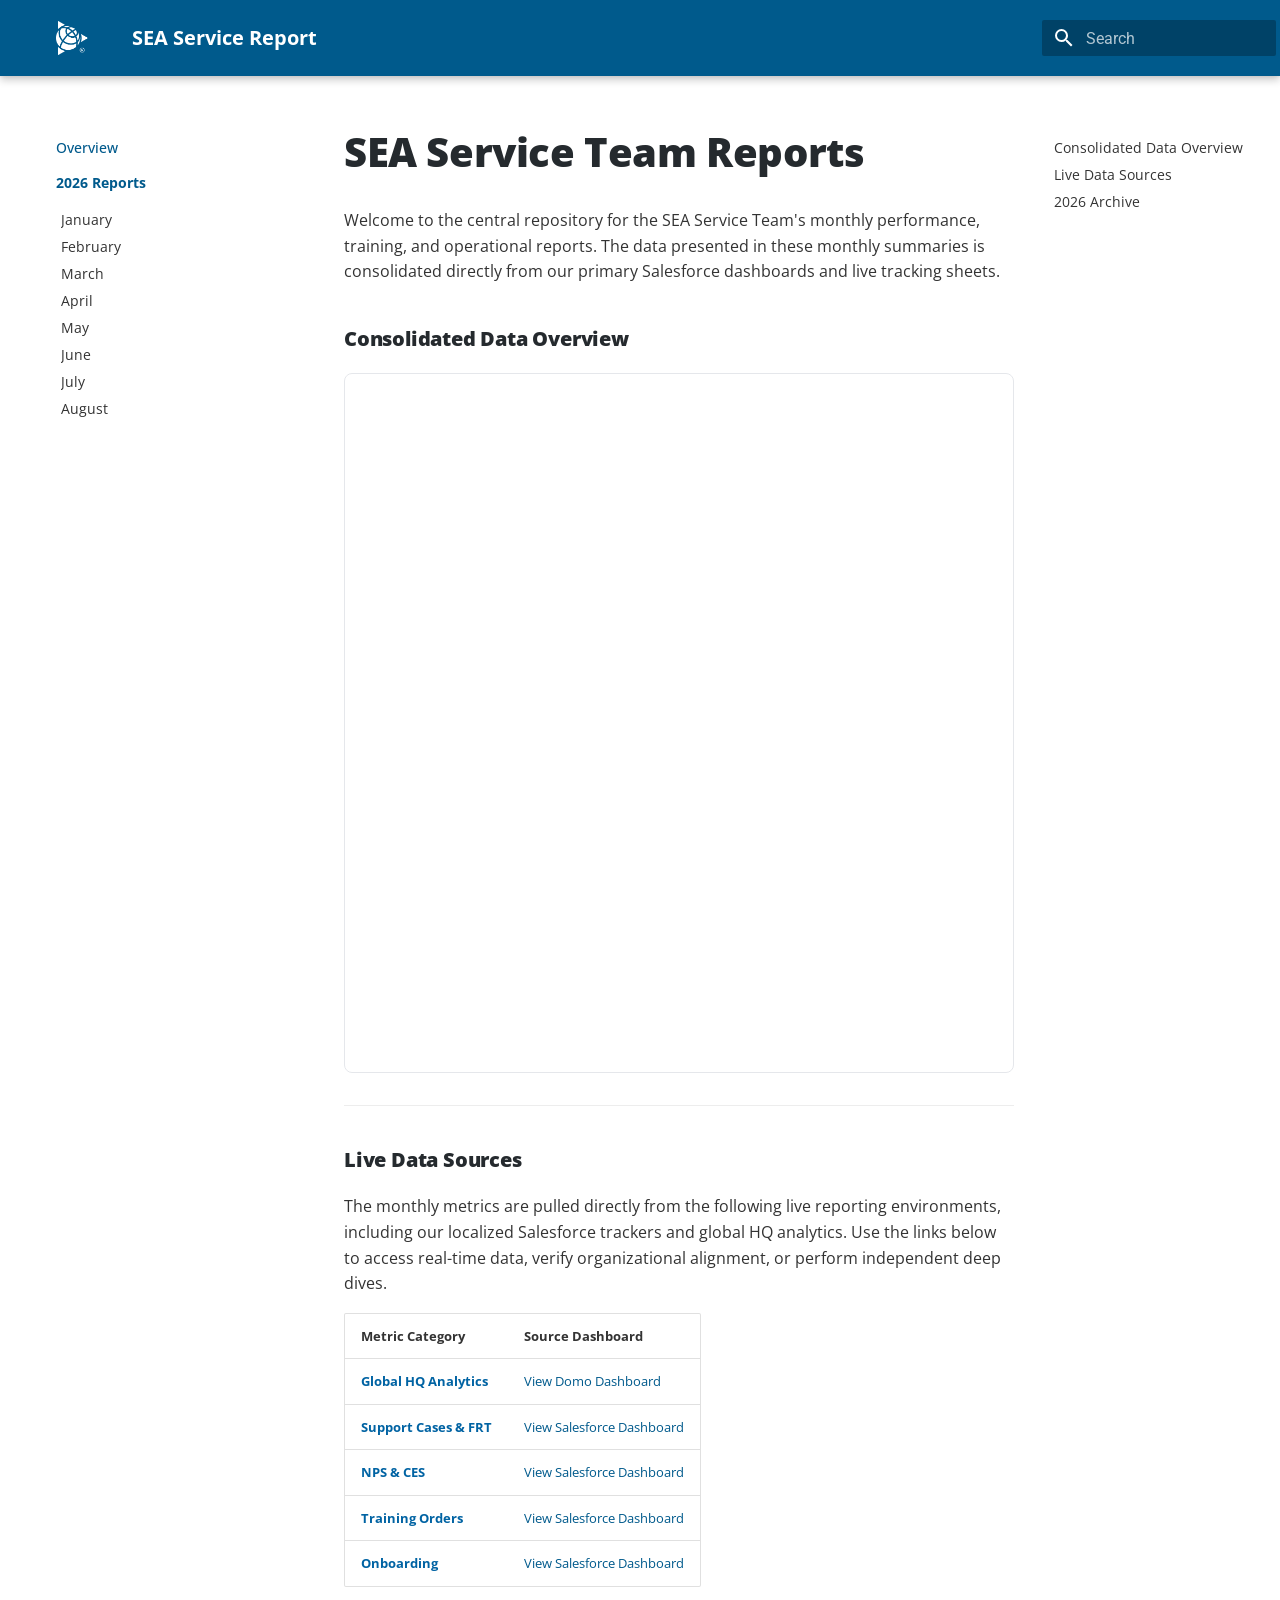
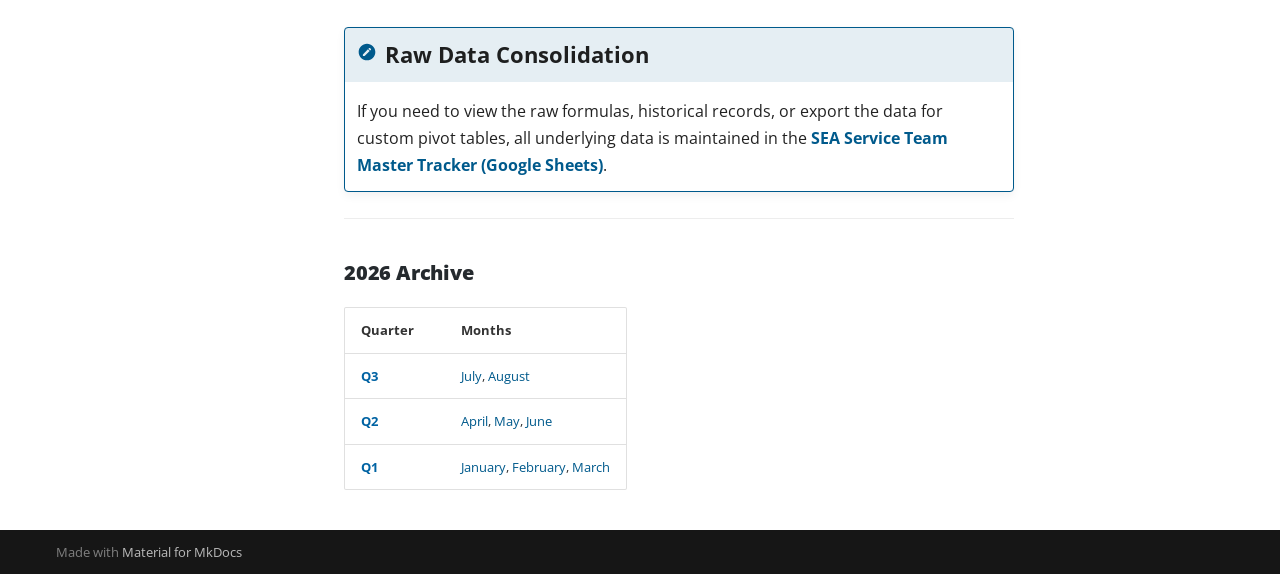
==== index.html @ 377c801e "Deployed 524ad8a with MkDocs version: 1.6.1" ====
<!doctype html>
<html lang="en" class="no-js">
  <head>
    
      <meta charset="utf-8">
      <meta name="viewport" content="width=device-width,initial-scale=1">
      
        <meta name="description" content="Support Team Report">
      
      
      
      
      
        <link rel="next" href="01-January/">
      
      
        
      
      
      <link rel="icon" href="assets/logo.png">
      <meta name="generator" content="mkdocs-1.6.1, mkdocs-material-9.7.7">
    
    
      
        <title>SEA Service Report</title>
      
    
    
      <link rel="stylesheet" href="assets/stylesheets/main.ec1eaa64.min.css">
      
      


    
    
      
    
    
      
        
        
        <link rel="preconnect" href="https://fonts.gstatic.com" crossorigin>
        <link rel="stylesheet" href="https://fonts.googleapis.com/css?family=Roboto:300,300i,400,400i,700,700i%7CRoboto+Mono:400,400i,700,700i&display=fallback">
        <style>:root{--md-text-font:"Roboto";--md-code-font:"Roboto Mono"}</style>
      
    
    
      <link rel="stylesheet" href="stylesheets/custom.css">
    
    <script>__md_scope=new URL(".",location),__md_hash=e=>[...e].reduce(((e,_)=>(e<<5)-e+_.charCodeAt(0)),0),__md_get=(e,_=localStorage,t=__md_scope)=>JSON.parse(_.getItem(t.pathname+"."+e)),__md_set=(e,_,t=localStorage,a=__md_scope)=>{try{t.setItem(a.pathname+"."+e,JSON.stringify(_))}catch(e){}}</script>
    
      

    
    
  </head>
  
  
    <body dir="ltr">
  
    
    <input class="md-toggle" data-md-toggle="drawer" type="checkbox" id="__drawer" autocomplete="off">
    <input class="md-toggle" data-md-toggle="search" type="checkbox" id="__search" autocomplete="off">
    <label class="md-overlay" for="__drawer"></label>
    <div data-md-component="skip">
      
        
        <a href="#sea-service-team-reports" class="md-skip">
          Skip to content
        </a>
      
    </div>
    <div data-md-component="announce">
      
    </div>
    
    
      

  

<header class="md-header md-header--shadow" data-md-component="header">
  <nav class="md-header__inner md-grid" aria-label="Header">
    <a href="." title="SEA Service Report" class="md-header__button md-logo" aria-label="SEA Service Report" data-md-component="logo">
      
  <img src="assets/logo.png" alt="logo">

    </a>
    <label class="md-header__button md-icon" for="__drawer">
      
      <svg xmlns="http://www.w3.org/2000/svg" viewBox="0 0 24 24"><path d="M3 6h18v2H3zm0 5h18v2H3zm0 5h18v2H3z"/></svg>
    </label>
    <div class="md-header__title" data-md-component="header-title">
      <div class="md-header__ellipsis">
        <div class="md-header__topic">
          <span class="md-ellipsis">
            SEA Service Report
          </span>
        </div>
        <div class="md-header__topic" data-md-component="header-topic">
          <span class="md-ellipsis">
            
              Overview
            
          </span>
        </div>
      </div>
    </div>
    
    
      <script>var palette=__md_get("__palette");if(palette&&palette.color){if("(prefers-color-scheme)"===palette.color.media){var media=matchMedia("(prefers-color-scheme: light)"),input=document.querySelector(media.matches?"[data-md-color-media='(prefers-color-scheme: light)']":"[data-md-color-media='(prefers-color-scheme: dark)']");palette.color.media=input.getAttribute("data-md-color-media"),palette.color.scheme=input.getAttribute("data-md-color-scheme"),palette.color.primary=input.getAttribute("data-md-color-primary"),palette.color.accent=input.getAttribute("data-md-color-accent")}for(var[key,value]of Object.entries(palette.color))document.body.setAttribute("data-md-color-"+key,value)}</script>
    
    
    
      
      
        <label class="md-header__button md-icon" for="__search">
          
          <svg xmlns="http://www.w3.org/2000/svg" viewBox="0 0 24 24"><path d="M9.5 3A6.5 6.5 0 0 1 16 9.5c0 1.61-.59 3.09-1.56 4.23l.27.27h.79l5 5-1.5 1.5-5-5v-.79l-.27-.27A6.52 6.52 0 0 1 9.5 16 6.5 6.5 0 0 1 3 9.5 6.5 6.5 0 0 1 9.5 3m0 2C7 5 5 7 5 9.5S7 14 9.5 14 14 12 14 9.5 12 5 9.5 5"/></svg>
        </label>
        <div class="md-search" data-md-component="search" role="dialog">
  <label class="md-search__overlay" for="__search"></label>
  <div class="md-search__inner" role="search">
    <form class="md-search__form" name="search">
      <input type="text" class="md-search__input" name="query" aria-label="Search" placeholder="Search" autocapitalize="off" autocorrect="off" autocomplete="off" spellcheck="false" data-md-component="search-query" required>
      <label class="md-search__icon md-icon" for="__search">
        
        <svg xmlns="http://www.w3.org/2000/svg" viewBox="0 0 24 24"><path d="M9.5 3A6.5 6.5 0 0 1 16 9.5c0 1.61-.59 3.09-1.56 4.23l.27.27h.79l5 5-1.5 1.5-5-5v-.79l-.27-.27A6.52 6.52 0 0 1 9.5 16 6.5 6.5 0 0 1 3 9.5 6.5 6.5 0 0 1 9.5 3m0 2C7 5 5 7 5 9.5S7 14 9.5 14 14 12 14 9.5 12 5 9.5 5"/></svg>
        
        <svg xmlns="http://www.w3.org/2000/svg" viewBox="0 0 24 24"><path d="M20 11v2H8l5.5 5.5-1.42 1.42L4.16 12l7.92-7.92L13.5 5.5 8 11z"/></svg>
      </label>
      <nav class="md-search__options" aria-label="Search">
        
        <button type="reset" class="md-search__icon md-icon" title="Clear" aria-label="Clear" tabindex="-1">
          
          <svg xmlns="http://www.w3.org/2000/svg" viewBox="0 0 24 24"><path d="M19 6.41 17.59 5 12 10.59 6.41 5 5 6.41 10.59 12 5 17.59 6.41 19 12 13.41 17.59 19 19 17.59 13.41 12z"/></svg>
        </button>
      </nav>
      
        <div class="md-search__suggest" data-md-component="search-suggest"></div>
      
    </form>
    <div class="md-search__output">
      <div class="md-search__scrollwrap" tabindex="0" data-md-scrollfix>
        <div class="md-search-result" data-md-component="search-result">
          <div class="md-search-result__meta">
            Initializing search
          </div>
          <ol class="md-search-result__list" role="presentation"></ol>
        </div>
      </div>
    </div>
  </div>
</div>
      
    
    
  </nav>
  
</header>
    
    <div class="md-container" data-md-component="container">
      
      
        
          
        
      
      <main class="md-main" data-md-component="main">
        <div class="md-main__inner md-grid">
          
            
              
              <div class="md-sidebar md-sidebar--primary" data-md-component="sidebar" data-md-type="navigation" >
                <div class="md-sidebar__scrollwrap">
                  <div class="md-sidebar__inner">
                    



<nav class="md-nav md-nav--primary" aria-label="Navigation" data-md-level="0">
  <label class="md-nav__title" for="__drawer">
    <a href="." title="SEA Service Report" class="md-nav__button md-logo" aria-label="SEA Service Report" data-md-component="logo">
      
  <img src="assets/logo.png" alt="logo">

    </a>
    SEA Service Report
  </label>
  
  <ul class="md-nav__list" data-md-scrollfix>
    
      
      
  
  
    
  
  
  
    <li class="md-nav__item md-nav__item--active">
      
      <input class="md-nav__toggle md-toggle" type="checkbox" id="__toc">
      
      
        
      
      
        <label class="md-nav__link md-nav__link--active" for="__toc">
          
  
  
  <span class="md-ellipsis">
    
  
    Overview
  

    
  </span>
  
  

          <span class="md-nav__icon md-icon"></span>
        </label>
      
      <a href="." class="md-nav__link md-nav__link--active">
        
  
  
  <span class="md-ellipsis">
    
  
    Overview
  

    
  </span>
  
  

      </a>
      
        

<nav class="md-nav md-nav--secondary" aria-label="Table of contents">
  
  
  
    
  
  
    <label class="md-nav__title" for="__toc">
      <span class="md-nav__icon md-icon"></span>
      Table of contents
    </label>
    <ul class="md-nav__list" data-md-component="toc" data-md-scrollfix>
      
        <li class="md-nav__item">
  <a href="#consolidated-data-overview" class="md-nav__link">
    <span class="md-ellipsis">
      
        Consolidated Data Overview
      
    </span>
  </a>
  
</li>
      
        <li class="md-nav__item">
  <a href="#live-data-sources" class="md-nav__link">
    <span class="md-ellipsis">
      
        Live Data Sources
      
    </span>
  </a>
  
</li>
      
        <li class="md-nav__item">
  <a href="#2026-archive" class="md-nav__link">
    <span class="md-ellipsis">
      
        2026 Archive
      
    </span>
  </a>
  
</li>
      
    </ul>
  
</nav>
      
    </li>
  

    
      
      
  
  
  
  
    
    
    
    
      
        
        
      
    
    
    <li class="md-nav__item md-nav__item--section md-nav__item--nested">
      
        
        
          
        
        <input class="md-nav__toggle md-toggle md-toggle--indeterminate" type="checkbox" id="__nav_2" >
        
          
          <label class="md-nav__link" for="__nav_2" id="__nav_2_label" tabindex="">
            
  
  
  <span class="md-ellipsis">
    
  
    2026 Reports
  

    
  </span>
  
  

            <span class="md-nav__icon md-icon"></span>
          </label>
        
        <nav class="md-nav" data-md-level="1" aria-labelledby="__nav_2_label" aria-expanded="false">
          <label class="md-nav__title" for="__nav_2">
            <span class="md-nav__icon md-icon"></span>
            
  
    2026 Reports
  

          </label>
          <ul class="md-nav__list" data-md-scrollfix>
            
              
                
  
  
  
  
    <li class="md-nav__item">
      <a href="01-January/" class="md-nav__link">
        
  
  
  <span class="md-ellipsis">
    
  
    January
  

    
  </span>
  
  

      </a>
    </li>
  

              
            
              
                
  
  
  
  
    <li class="md-nav__item">
      <a href="02-February/" class="md-nav__link">
        
  
  
  <span class="md-ellipsis">
    
  
    February
  

    
  </span>
  
  

      </a>
    </li>
  

              
            
              
                
  
  
  
  
    <li class="md-nav__item">
      <a href="03-March/" class="md-nav__link">
        
  
  
  <span class="md-ellipsis">
    
  
    March
  

    
  </span>
  
  

      </a>
    </li>
  

              
            
              
                
  
  
  
  
    <li class="md-nav__item">
      <a href="04-April/" class="md-nav__link">
        
  
  
  <span class="md-ellipsis">
    
  
    April
  

    
  </span>
  
  

      </a>
    </li>
  

              
            
              
                
  
  
  
  
    <li class="md-nav__item">
      <a href="05-May/" class="md-nav__link">
        
  
  
  <span class="md-ellipsis">
    
  
    May
  

    
  </span>
  
  

      </a>
    </li>
  

              
            
              
                
  
  
  
  
    <li class="md-nav__item">
      <a href="06-June/" class="md-nav__link">
        
  
  
  <span class="md-ellipsis">
    
  
    June
  

    
  </span>
  
  

      </a>
    </li>
  

              
            
              
                
  
  
  
  
    <li class="md-nav__item">
      <a href="07-July/" class="md-nav__link">
        
  
  
  <span class="md-ellipsis">
    
  
    July
  

    
  </span>
  
  

      </a>
    </li>
  

              
            
              
                
  
  
  
  
    <li class="md-nav__item">
      <a href="08-August/" class="md-nav__link">
        
  
  
  <span class="md-ellipsis">
    
  
    August
  

    
  </span>
  
  

      </a>
    </li>
  

              
            
          </ul>
        </nav>
      
    </li>
  

    
  </ul>
</nav>
                  </div>
                </div>
              </div>
            
            
              
              <div class="md-sidebar md-sidebar--secondary" data-md-component="sidebar" data-md-type="toc" >
                <div class="md-sidebar__scrollwrap">
                  <div class="md-sidebar__inner">
                    

<nav class="md-nav md-nav--secondary" aria-label="Table of contents">
  
  
  
    
  
  
    <label class="md-nav__title" for="__toc">
      <span class="md-nav__icon md-icon"></span>
      Table of contents
    </label>
    <ul class="md-nav__list" data-md-component="toc" data-md-scrollfix>
      
        <li class="md-nav__item">
  <a href="#consolidated-data-overview" class="md-nav__link">
    <span class="md-ellipsis">
      
        Consolidated Data Overview
      
    </span>
  </a>
  
</li>
      
        <li class="md-nav__item">
  <a href="#live-data-sources" class="md-nav__link">
    <span class="md-ellipsis">
      
        Live Data Sources
      
    </span>
  </a>
  
</li>
      
        <li class="md-nav__item">
  <a href="#2026-archive" class="md-nav__link">
    <span class="md-ellipsis">
      
        2026 Archive
      
    </span>
  </a>
  
</li>
      
    </ul>
  
</nav>
                  </div>
                </div>
              </div>
            
          
          
            <div class="md-content" data-md-component="content">
              
              <article class="md-content__inner md-typeset">
                
                  



<h1 id="sea-service-team-reports">SEA Service Team Reports</h1>
<p>Welcome to the central repository for the SEA Service Team's monthly performance, training, and operational reports. The data presented in these monthly summaries is consolidated directly from our primary Salesforce dashboards and live tracking sheets.</p>
<h2 id="consolidated-data-overview">Consolidated Data Overview</h2>
<iframe width="100%" height="700" src="https://datastudio.google.com/embed/reporting/e1a36570-2112-4874-8c7b-fd6fa317eabe/page/p_jdfo20ld0d" frameborder="0" style="border:1px solid #e5e7eb; border-radius: 8px;" allowfullscreen sandbox="allow-storage-access-by-user-activation allow-scripts allow-same-origin allow-popups allow-popups-to-escape-sandbox"></iframe>

<hr />
<h2 id="live-data-sources">Live Data Sources</h2>
<p>The monthly metrics are pulled directly from the following live reporting environments, including our localized Salesforce trackers and global HQ analytics. Use the links below to access real-time data, verify organizational alignment, or perform independent deep dives.</p>
<table>
<thead>
<tr>
<th style="text-align: left;">Metric Category</th>
<th style="text-align: left;">Source Dashboard</th>
</tr>
</thead>
<tbody>
<tr>
<td style="text-align: left;"><strong>Global HQ Analytics</strong></td>
<td style="text-align: left;"><a href="https://trimble.domo.com/page/1313476744">View Domo Dashboard</a></td>
</tr>
<tr>
<td style="text-align: left;"><strong>Support Cases &amp; FRT</strong></td>
<td style="text-align: left;"><a href="https://trimbledx.lightning.force.com/lightning/r/Dashboard/01ZPO00000KKCXl2AP/view?queryScope=userFolders">View Salesforce Dashboard</a></td>
</tr>
<tr>
<td style="text-align: left;"><strong>NPS &amp; CES</strong></td>
<td style="text-align: left;"><a href="https://trimbledx.lightning.force.com/lightning/r/Dashboard/01ZPO00000KrTTQ2A3/view?queryScope=userFolders">View Salesforce Dashboard</a></td>
</tr>
<tr>
<td style="text-align: left;"><strong>Training Orders</strong></td>
<td style="text-align: left;"><a href="https://trimbledx.lightning.force.com/lightning/r/Dashboard/01ZPO00000N9Nub2AF/view?queryScope=userFolders">View Salesforce Dashboard</a></td>
</tr>
<tr>
<td style="text-align: left;"><strong>Onboarding</strong></td>
<td style="text-align: left;"><a href="https://trimbledx.lightning.force.com/lightning/r/Dashboard/01ZPO00000Oy1WT2AZ/view?queryScope=userFolders">View Salesforce Dashboard</a></td>
</tr>
</tbody>
</table>
<div class="admonition note">
<p class="admonition-title">Raw Data Consolidation</p>
<p>If you need to view the raw formulas, historical records, or export the data for custom pivot tables, all underlying data is maintained in the 
<strong><a href="https://docs.google.com/spreadsheets/d/1HjeniOq0mZTh2BS0hO475-PwE7I_OFGuON1SSw0Vz7Y/edit?gid=0#gid=0">SEA Service Team Master Tracker (Google Sheets)</a></strong>.</p>
</div>
<hr />
<h2 id="2026-archive">2026 Archive</h2>
<table>
<thead>
<tr>
<th style="text-align: left;">Quarter</th>
<th style="text-align: left;">Months</th>
</tr>
</thead>
<tbody>
<tr>
<td style="text-align: left;"><strong>Q3</strong></td>
<td style="text-align: left;"><a href="07-July/">July</a>, <a href="08-August/">August</a></td>
</tr>
<tr>
<td style="text-align: left;"><strong>Q2</strong></td>
<td style="text-align: left;"><a href="04-April/">April</a>, <a href="05-May/">May</a>, <a href="06-June/">June</a></td>
</tr>
<tr>
<td style="text-align: left;"><strong>Q1</strong></td>
<td style="text-align: left;"><a href="01-January/">January</a>, <a href="02-February/">February</a>, <a href="03-March/">March</a></td>
</tr>
</tbody>
</table>







  
  






                
              </article>
            </div>
          
          
<script>var target=document.getElementById(location.hash.slice(1));target&&target.name&&(target.checked=target.name.startsWith("__tabbed_"))</script>
        </div>
        
      </main>
      
        <footer class="md-footer">
  
  <div class="md-footer-meta md-typeset">
    <div class="md-footer-meta__inner md-grid">
      <div class="md-copyright">
  
  
    Made with
    <a href="https://squidfunk.github.io/mkdocs-material/" target="_blank" rel="noopener">
      Material for MkDocs
    </a>
  
</div>
      
    </div>
  </div>
</footer>
      
    </div>
    <div class="md-dialog" data-md-component="dialog">
      <div class="md-dialog__inner md-typeset"></div>
    </div>
    
    
    
      
      
      <script id="__config" type="application/json">{"annotate": null, "base": ".", "features": ["navigation.sections", "navigation.expand", "search.suggest", "search.highlight", "content.code.copy"], "search": "assets/javascripts/workers/search.2c215733.min.js", "tags": null, "translations": {"clipboard.copied": "Copied to clipboard", "clipboard.copy": "Copy to clipboard", "search.result.more.one": "1 more on this page", "search.result.more.other": "# more on this page", "search.result.none": "No matching documents", "search.result.one": "1 matching document", "search.result.other": "# matching documents", "search.result.placeholder": "Type to start searching", "search.result.term.missing": "Missing", "select.version": "Select version"}, "version": null}</script>
    
    
      <script src="assets/javascripts/bundle.d7400e89.min.js"></script>
      
        <script src="javascripts/extra.js"></script>
      
    
  </body>
</html>
---- assets/stylesheets/main.ec1eaa64.min.css ----
@charset "UTF-8";html{-webkit-text-size-adjust:none;-moz-text-size-adjust:none;text-size-adjust:none;box-sizing:border-box}*,:after,:before{box-sizing:inherit}@media (prefers-reduced-motion){*,:after,:before{transition:none!important}}body{margin:0}a,button,input,label{-webkit-tap-highlight-color:transparent}a{color:inherit;text-decoration:none}hr{border:0;box-sizing:initial;display:block;height:.05rem;overflow:visible;padding:0}small{font-size:80%}sub,sup{line-height:1em}img{border-style:none}table{border-collapse:initial;border-spacing:0}td,th{font-weight:400;vertical-align:top}button{background:#0000;border:0;font-family:inherit;font-size:inherit;margin:0;padding:0}input{border:0;outline:none}:root{--md-primary-fg-color:#4051b5;--md-primary-fg-color--light:#5d6cc0;--md-primary-fg-color--dark:#303fa1;--md-primary-bg-color:#fff;--md-primary-bg-color--light:#ffffffb3;--md-accent-fg-color:#526cfe;--md-accent-fg-color--transparent:#526cfe1a;--md-accent-bg-color:#fff;--md-accent-bg-color--light:#ffffffb3}[data-md-color-scheme=default]{color-scheme:light}[data-md-color-scheme=default] img[src$="#gh-dark-mode-only"],[data-md-color-scheme=default] img[src$="#only-dark"]{display:none}:root,[data-md-color-scheme=default]{--md-hue:225deg;--md-default-fg-color:#000000de;--md-default-fg-color--light:#0000008a;--md-default-fg-color--lighter:#00000052;--md-default-fg-color--lightest:#00000012;--md-default-bg-color:#fff;--md-default-bg-color--light:#ffffffb3;--md-default-bg-color--lighter:#ffffff4d;--md-default-bg-color--lightest:#ffffff1f;--md-code-fg-color:#36464e;--md-code-bg-color:#f5f5f5;--md-code-bg-color--light:#f5f5f5b3;--md-code-bg-color--lighter:#f5f5f54d;--md-code-hl-color:#4287ff;--md-code-hl-color--light:#4287ff1a;--md-code-hl-number-color:#d52a2a;--md-code-hl-special-color:#db1457;--md-code-hl-function-color:#a846b9;--md-code-hl-constant-color:#6e59d9;--md-code-hl-keyword-color:#3f6ec6;--md-code-hl-string-color:#1c7d4d;--md-code-hl-name-color:var(--md-code-fg-color);--md-code-hl-operator-color:var(--md-default-fg-color--light);--md-code-hl-punctuation-color:var(--md-default-fg-color--light);--md-code-hl-comment-color:var(--md-default-fg-color--light);--md-code-hl-generic-color:var(--md-default-fg-color--light);--md-code-hl-variable-color:var(--md-default-fg-color--light);--md-typeset-color:var(--md-default-fg-color);--md-typeset-a-color:var(--md-primary-fg-color);--md-typeset-del-color:#f5503d26;--md-typeset-ins-color:#0bd57026;--md-typeset-kbd-color:#fafafa;--md-typeset-kbd-accent-color:#fff;--md-typeset-kbd-border-color:#b8b8b8;--md-typeset-mark-color:#ffff0080;--md-typeset-table-color:#0000001f;--md-typeset-table-color--light:rgba(0,0,0,.035);--md-admonition-fg-color:var(--md-default-fg-color);--md-admonition-bg-color:var(--md-default-bg-color);--md-warning-fg-color:#000000de;--md-warning-bg-color:#ff9;--md-footer-fg-color:#fff;--md-footer-fg-color--light:#ffffffb3;--md-footer-fg-color--lighter:#ffffff73;--md-footer-bg-color:#000000de;--md-footer-bg-color--dark:#00000052;--md-shadow-z1:0 0.2rem 0.5rem #0000000d,0 0 0.05rem #0000001a;--md-shadow-z2:0 0.2rem 0.5rem #0000001a,0 0 0.05rem #00000040;--md-shadow-z3:0 0.2rem 0.5rem #0003,0 0 0.05rem #00000059}.md-icon svg{fill:currentcolor;display:block;height:1.2rem;width:1.2rem}body{-webkit-font-smoothing:antialiased;-moz-osx-font-smoothing:grayscale;--md-text-font-family:var(--md-text-font,_),-apple-system,BlinkMacSystemFont,Helvetica,Arial,sans-serif;--md-code-font-family:var(--md-code-font,_),SFMono-Regular,Consolas,Menlo,monospace}aside,body,input{font-feature-settings:"kern","liga";color:var(--md-typeset-color);font-family:var(--md-text-font-family)}code,kbd,pre{font-feature-settings:"kern";font-family:var(--md-code-font-family)}:root{--md-typeset-table-sort-icon:url('data:image/svg+xml;charset=utf-8,<svg xmlns="http://www.w3.org/2000/svg" viewBox="0 0 24 24"><path d="m18 21-4-4h3V7h-3l4-4 4 4h-3v10h3M2 19v-2h10v2M2 13v-2h7v2M2 7V5h4v2z"/></svg>');--md-typeset-table-sort-icon--asc:url('data:image/svg+xml;charset=utf-8,<svg xmlns="http://www.w3.org/2000/svg" viewBox="0 0 24 24"><path d="M19 17h3l-4 4-4-4h3V3h2M2 17h10v2H2M6 5v2H2V5m0 6h7v2H2z"/></svg>');--md-typeset-table-sort-icon--desc:url('data:image/svg+xml;charset=utf-8,<svg xmlns="http://www.w3.org/2000/svg" viewBox="0 0 24 24"><path d="M19 7h3l-4-4-4 4h3v14h2M2 17h10v2H2M6 5v2H2V5m0 6h7v2H2z"/></svg>')}.md-typeset{-webkit-print-color-adjust:exact;color-adjust:exact;font-size:.8rem;line-height:1.6;overflow-wrap:break-word}@media print{.md-typeset{font-size:.68rem}}.md-typeset blockquote,.md-typeset dl,.md-typeset figure,.md-typeset ol,.md-typeset pre,.md-typeset ul{margin-bottom:1em;margin-top:1em}.md-typeset h1{color:var(--md-default-fg-color--light);font-size:2em;line-height:1.3;margin:0 0 1.25em}.md-typeset h1,.md-typeset h2{font-weight:300;letter-spacing:-.01em}.md-typeset h2{font-size:1.5625em;line-height:1.4;margin:1.6em 0 .64em}.md-typeset h3{font-size:1.25em;font-weight:400;letter-spacing:-.01em;line-height:1.5;margin:1.6em 0 .8em}.md-typeset h2+h3{margin-top:.8em}.md-typeset h4{font-weight:700;letter-spacing:-.01em;margin:1em 0}.md-typeset h5,.md-typeset h6{color:var(--md-default-fg-color--light);font-size:.8em;font-weight:700;letter-spacing:-.01em;margin:1.25em 0}.md-typeset h5{text-transform:uppercase}.md-typeset h5 code{text-transform:none}.md-typeset hr{border-bottom:.05rem solid var(--md-default-fg-color--lightest);display:flow-root;margin:1.5em 0}.md-typeset a{color:var(--md-typeset-a-color);word-break:break-word}.md-typeset a,.md-typeset a:before{transition:color 125ms}.md-typeset a:focus,.md-typeset a:hover{color:var(--md-accent-fg-color)}.md-typeset a:focus code,.md-typeset a:hover code{background-color:var(--md-accent-fg-color--transparent);color:var(--md-accent-fg-color)}.md-typeset a code{color:var(--md-typeset-a-color)}.md-typeset a.focus-visible{outline-color:var(--md-accent-fg-color);outline-offset:.2rem}.md-typeset code,.md-typeset kbd,.md-typeset pre{color:var(--md-code-fg-color);direction:ltr;font-variant-ligatures:none;transition:background-color 125ms}@media print{.md-typeset code,.md-typeset kbd,.md-typeset pre{white-space:pre-wrap}}.md-typeset code{background-color:var(--md-code-bg-color);border-radius:.1rem;-webkit-box-decoration-break:clone;box-decoration-break:clone;font-size:.85em;padding:0 .2941176471em;transition:color 125ms,background-color 125ms;word-break:break-word}.md-typeset code:not(.focus-visible){-webkit-tap-highlight-color:transparent;outline:none}.md-typeset pre{display:flow-root;line-height:1.4;position:relative}.md-typeset pre>code{-webkit-box-decoration-break:slice;box-decoration-break:slice;box-shadow:none;display:block;margin:0;outline-color:var(--md-accent-fg-color);overflow:auto;padding:.7720588235em 1.1764705882em;scrollbar-color:var(--md-default-fg-color--lighter) #0000;scrollbar-width:thin;touch-action:auto;word-break:normal}.md-typeset pre>code:hover{scrollbar-color:var(--md-accent-fg-color) #0000}.md-typeset pre>code::-webkit-scrollbar{height:.2rem;width:.2rem}.md-typeset pre>code::-webkit-scrollbar-thumb{background-color:var(--md-default-fg-color--lighter)}.md-typeset pre>code::-webkit-scrollbar-thumb:hover{background-color:var(--md-accent-fg-color)}.md-typeset kbd{background-color:var(--md-typeset-kbd-color);border-radius:.1rem;box-shadow:0 .1rem 0 .05rem var(--md-typeset-kbd-border-color),0 .1rem 0 var(--md-typeset-kbd-border-color),0 -.1rem .2rem var(--md-typeset-kbd-accent-color) inset;color:var(--md-default-fg-color);display:inline-block;font-size:.75em;padding:0 .6666666667em;vertical-align:text-top;word-break:break-word}.md-typeset mark{background-color:var(--md-typeset-mark-color);-webkit-box-decoration-break:clone;box-decoration-break:clone;color:inherit;word-break:break-word}.md-typeset abbr{cursor:help;text-decoration:none}.md-typeset [data-preview],.md-typeset abbr{border-bottom:.05rem dotted var(--md-default-fg-color--light)}.md-typeset small{opacity:.75}[dir=ltr] .md-typeset sub,[dir=ltr] .md-typeset sup{margin-left:.078125em}[dir=rtl] .md-typeset sub,[dir=rtl] .md-typeset sup{margin-right:.078125em}[dir=ltr] .md-typeset blockquote{padding-left:.6rem}[dir=rtl] .md-typeset blockquote{padding-right:.6rem}[dir=ltr] .md-typeset blockquote{border-left:.2rem solid var(--md-default-fg-color--lighter)}[dir=rtl] .md-typeset blockquote{border-right:.2rem solid var(--md-default-fg-color--lighter)}.md-typeset blockquote{color:var(--md-default-fg-color--light);margin-left:0;margin-right:0}.md-typeset ul{list-style-type:disc}.md-typeset ul[type]{list-style-type:revert-layer}[dir=ltr] .md-typeset ol,[dir=ltr] .md-typeset ul{margin-left:.625em}[dir=rtl] .md-typeset ol,[dir=rtl] .md-typeset ul{margin-right:.625em}.md-typeset ol,.md-typeset ul{padding:0}.md-typeset ol:not([hidden]),.md-typeset ul:not([hidden]){display:flow-root}.md-typeset ol ol,.md-typeset ul ol{list-style-type:lower-alpha}.md-typeset ol ol ol,.md-typeset ul ol ol{list-style-type:lower-roman}.md-typeset ol ol ol ol,.md-typeset ul ol ol ol{list-style-type:upper-alpha}.md-typeset ol ol ol ol ol,.md-typeset ul ol ol ol ol{list-style-type:upper-roman}.md-typeset ol[type],.md-typeset ul[type]{list-style-type:revert-layer}[dir=ltr] .md-typeset ol li,[dir=ltr] .md-typeset ul li{margin-left:1.25em}[dir=rtl] .md-typeset ol li,[dir=rtl] .md-typeset ul li{margin-right:1.25em}.md-typeset ol li,.md-typeset ul li{margin-bottom:.5em}.md-typeset ol li blockquote,.md-typeset ol li p,.md-typeset ul li blockquote,.md-typeset ul li p{margin:.5em 0}.md-typeset ol li:last-child,.md-typeset ul li:last-child{margin-bottom:0}[dir=ltr] .md-typeset ol li ol,[dir=ltr] .md-typeset ol li ul,[dir=ltr] .md-typeset ul li ol,[dir=ltr] .md-typeset ul li ul{margin-left:.625em}[dir=rtl] .md-typeset ol li ol,[dir=rtl] .md-typeset ol li ul,[dir=rtl] .md-typeset ul li ol,[dir=rtl] .md-typeset ul li ul{margin-right:.625em}.md-typeset ol li ol,.md-typeset ol li ul,.md-typeset ul li ol,.md-typeset ul li ul{margin-bottom:.5em;margin-top:.5em}[dir=ltr] .md-typeset dd{margin-left:1.875em}[dir=rtl] .md-typeset dd{margin-right:1.875em}.md-typeset dd{margin-bottom:1.5em;margin-top:1em}.md-typeset img,.md-typeset svg,.md-typeset video{height:auto;max-width:100%}.md-typeset img[align=left]{margin:1em 1em 1em 0}.md-typeset img[align=right]{margin:1em 0 1em 1em}.md-typeset img[align]:only-child{margin-top:0}.md-typeset figure{display:flow-root;margin:1em auto;max-width:100%;text-align:center;width:fit-content}.md-typeset figure img{display:block;margin:0 auto}.md-typeset figcaption{font-style:italic;margin:1em auto;max-width:24rem}.md-typeset iframe{max-width:100%}.md-typeset table:not([class]){background-color:var(--md-default-bg-color);border:.05rem solid var(--md-typeset-table-color);border-radius:.1rem;display:inline-block;font-size:.64rem;max-width:100%;overflow:auto;touch-action:auto}@media print{.md-typeset table:not([class]){display:table}}.md-typeset table:not([class])+*{margin-top:1.5em}.md-typeset table:not([class]) td>:first-child,.md-typeset table:not([class]) th>:first-child{margin-top:0}.md-typeset table:not([class]) td>:last-child,.md-typeset table:not([class]) th>:last-child{margin-bottom:0}.md-typeset table:not([class]) td:not([align]),.md-typeset table:not([class]) th:not([align]){text-align:left}[dir=rtl] .md-typeset table:not([class]) td:not([align]),[dir=rtl] .md-typeset table:not([class]) th:not([align]){text-align:right}.md-typeset table:not([class]) th{font-weight:700;min-width:5rem;padding:.9375em 1.25em;vertical-align:top}.md-typeset table:not([class]) td{border-top:.05rem solid var(--md-typeset-table-color);padding:.9375em 1.25em;vertical-align:top}.md-typeset table:not([class]) tbody tr{transition:background-color 125ms}.md-typeset table:not([class]) tbody tr:hover{background-color:var(--md-typeset-table-color--light);box-shadow:0 .05rem 0 var(--md-default-bg-color) inset}.md-typeset table:not([class]) a{word-break:normal}.md-typeset table th[role=columnheader]{cursor:pointer}[dir=ltr] .md-typeset table th[role=columnheader]:after{margin-left:.5em}[dir=rtl] .md-typeset table th[role=columnheader]:after{margin-right:.5em}.md-typeset table th[role=columnheader]:after{content:"";display:inline-block;height:1.2em;-webkit-mask-image:var(--md-typeset-table-sort-icon);mask-image:var(--md-typeset-table-sort-icon);-webkit-mask-repeat:no-repeat;mask-repeat:no-repeat;-webkit-mask-size:contain;mask-size:contain;transition:background-color 125ms;vertical-align:text-bottom;width:1.2em}.md-typeset table th[role=columnheader]:hover:after{background-color:var(--md-default-fg-color--lighter)}.md-typeset table th[role=columnheader][aria-sort=ascending]:after{background-color:var(--md-default-fg-color--light);-webkit-mask-image:var(--md-typeset-table-sort-icon--asc);mask-image:var(--md-typeset-table-sort-icon--asc)}.md-typeset table th[role=columnheader][aria-sort=descending]:after{background-color:var(--md-default-fg-color--light);-webkit-mask-image:var(--md-typeset-table-sort-icon--desc);mask-image:var(--md-typeset-table-sort-icon--desc)}.md-typeset__scrollwrap{margin:1em -.8rem;overflow-x:auto;touch-action:auto}.md-typeset__table{display:inline-block;margin-bottom:.5em;padding:0 .8rem}@media print{.md-typeset__table{display:block}}html .md-typeset__table table{display:table;margin:0;overflow:hidden;width:100%}@media screen and (max-width:44.984375em){.md-content__inner>pre{margin:1em -.8rem}.md-content__inner>pre code{border-radius:0}}.md-typeset .md-author{border-radius:100%;display:block;flex-shrink:0;height:1.6rem;overflow:hidden;position:relative;transition:color 125ms,transform 125ms;width:1.6rem}.md-typeset .md-author img{display:block}.md-typeset .md-author--more{background:var(--md-default-fg-color--lightest);color:var(--md-default-fg-color--lighter);font-size:.6rem;font-weight:700;line-height:1.6rem;text-align:center}.md-typeset .md-author--long{height:2.4rem;width:2.4rem}.md-typeset a.md-author{transform:scale(1)}.md-typeset a.md-author img{border-radius:100%;filter:grayscale(100%) opacity(75%);transition:filter 125ms}.md-typeset a.md-author:focus,.md-typeset a.md-author:hover{transform:scale(1.1);z-index:1}.md-typeset a.md-author:focus img,.md-typeset a.md-author:hover img{filter:grayscale(0)}.md-banner{background-color:var(--md-footer-bg-color);color:var(--md-footer-fg-color);overflow:auto}@media print{.md-banner{display:none}}.md-banner--warning{background-color:var(--md-warning-bg-color);color:var(--md-warning-fg-color)}.md-banner__inner{font-size:.7rem;margin:.6rem auto;padding:0 .8rem}[dir=ltr] .md-banner__button{float:right}[dir=rtl] .md-banner__button{float:left}.md-banner__button{color:inherit;cursor:pointer;transition:opacity .25s}.no-js .md-banner__button{display:none}.md-banner__button:hover{opacity:.7}html{font-size:125%;height:100%;overflow-x:hidden}@media screen and (min-width:100em){html{font-size:137.5%}}@media screen and (min-width:125em){html{font-size:150%}}body{background-color:var(--md-default-bg-color);display:flex;flex-direction:column;font-size:.5rem;min-height:100%;position:relative;width:100%}@media print{body{display:block}}@media screen and (max-width:59.984375em){body[data-md-scrolllock]{position:fixed}}.md-grid{margin-left:auto;margin-right:auto;max-width:61rem}.md-container{display:flex;flex-direction:column;flex-grow:1}@media print{.md-container{display:block}}.md-main{flex-grow:1}.md-main__inner{display:flex;height:100%;margin-top:1.5rem}.md-ellipsis{overflow:hidden;text-overflow:ellipsis}.md-toggle{display:none}.md-option{height:0;opacity:0;position:absolute;width:0}.md-option:checked+label:not([hidden]){display:block}.md-option.focus-visible+label{outline-color:var(--md-accent-fg-color);outline-style:auto}.md-skip{background-color:var(--md-default-fg-color);border-radius:.1rem;color:var(--md-default-bg-color);font-size:.64rem;margin:.5rem;opacity:0;outline-color:var(--md-accent-fg-color);padding:.3rem .5rem;position:fixed;transform:translateY(.4rem);z-index:-1}.md-skip:focus{opacity:1;transform:translateY(0);transition:transform .25s cubic-bezier(.4,0,.2,1),opacity 175ms 75ms;z-index:10}@page{margin:25mm}:root{--md-clipboard-icon:url('data:image/svg+xml;charset=utf-8,<svg xmlns="http://www.w3.org/2000/svg" viewBox="0 0 24 24"><path d="M19 21H8V7h11m0-2H8a2 2 0 0 0-2 2v14a2 2 0 0 0 2 2h11a2 2 0 0 0 2-2V7a2 2 0 0 0-2-2m-3-4H4a2 2 0 0 0-2 2v14h2V3h12z"/></svg>')}.md-clipboard{border-radius:.1rem;color:var(--md-default-fg-color--lightest);cursor:pointer;height:1.5em;outline-color:var(--md-accent-fg-color);outline-offset:.1rem;transition:color .25s;width:1.5em;z-index:1}@media print{.md-clipboard{display:none}}.md-clipboard:not(.focus-visible){-webkit-tap-highlight-color:transparent;outline:none}:hover>.md-clipboard{color:var(--md-default-fg-color--light)}.md-clipboard:focus,.md-clipboard:hover{color:var(--md-accent-fg-color)}.md-clipboard:after{background-color:currentcolor;content:"";display:block;height:1.125em;margin:0 auto;-webkit-mask-image:var(--md-clipboard-icon);mask-image:var(--md-clipboard-icon);-webkit-mask-position:center;mask-position:center;-webkit-mask-repeat:no-repeat;mask-repeat:no-repeat;-webkit-mask-size:contain;mask-size:contain;width:1.125em}.md-clipboard--inline{cursor:pointer}.md-clipboard--inline code{transition:color .25s,background-color .25s}.md-clipboard--inline:focus code,.md-clipboard--inline:hover code{background-color:var(--md-accent-fg-color--transparent);color:var(--md-accent-fg-color)}:root{--md-code-select-icon:url('data:image/svg+xml;charset=utf-8,<svg xmlns="http://www.w3.org/2000/svg" viewBox="0 0 24 24"><path d="M19 19h-4v2h4c1.1 0 2-.9 2-2v-4h-2m0-12h-4v2h4v4h2V5c0-1.1-.9-2-2-2M5 5h4V3H5c-1.1 0-2 .9-2 2v4h2m0 6H3v4c0 1.1.9 2 2 2h4v-2H5zm2-4h2v2H7zm4 0h2v2h-2zm4 0h2v2h-2zM7 7h2v2H7zm4 0h2v2h-2zm4 0h2v2h-2zm-8 8h2v2H7zm4 0h2v2h-2zm4 0h2v2h-2z"/></svg>');--md-code-copy-icon:url('data:image/svg+xml;charset=utf-8,<svg xmlns="http://www.w3.org/2000/svg" viewBox="0 0 24 24"><path d="M19 21H8V7h11m0-2H8a2 2 0 0 0-2 2v14a2 2 0 0 0 2 2h11a2 2 0 0 0 2-2V7a2 2 0 0 0-2-2m-3-4H4a2 2 0 0 0-2 2v14h2V3h12z"/></svg>')}.md-typeset .md-code__content{display:grid}.md-code__nav{background-color:var(--md-code-bg-color--lighter);border-radius:.1rem;display:flex;gap:.2rem;padding:.2rem;position:absolute;right:.25em;top:.25em;transition:background-color .25s;z-index:1}:hover>.md-code__nav{background-color:var(--md-code-bg-color--light)}.md-code__button{color:var(--md-default-fg-color--lightest);cursor:pointer;display:block;height:1.5em;outline-color:var(--md-accent-fg-color);outline-offset:.1rem;transition:color .25s;width:1.5em}:hover>*>.md-code__button{color:var(--md-default-fg-color--light)}.md-code__button.focus-visible,.md-code__button:hover{color:var(--md-accent-fg-color)}.md-code__button--active{color:var(--md-default-fg-color)!important}.md-code__button:after{background-color:currentcolor;content:"";display:block;height:1.125em;margin:0 auto;-webkit-mask-position:center;mask-position:center;-webkit-mask-repeat:no-repeat;mask-repeat:no-repeat;-webkit-mask-size:contain;mask-size:contain;width:1.125em}.md-code__button[data-md-type=select]:after{-webkit-mask-image:var(--md-code-select-icon);mask-image:var(--md-code-select-icon)}.md-code__button[data-md-type=copy]:after{-webkit-mask-image:var(--md-code-copy-icon);mask-image:var(--md-code-copy-icon)}@keyframes consent{0%{opacity:0;transform:translateY(100%)}to{opacity:1;transform:translateY(0)}}@keyframes overlay{0%{opacity:0}to{opacity:1}}.md-consent__overlay{animation:overlay .25s both;-webkit-backdrop-filter:blur(.1rem);backdrop-filter:blur(.1rem);background-color:#0000008a;height:100%;opacity:1;position:fixed;top:0;width:100%;z-index:5}.md-consent__inner{animation:consent .5s cubic-bezier(.1,.7,.1,1) both;background-color:var(--md-default-bg-color);border:0;border-radius:.1rem;bottom:0;box-shadow:0 0 .2rem #0000001a,0 .2rem .4rem #0003;max-height:100%;overflow:auto;padding:0;position:fixed;width:100%;z-index:5}.md-consent__form{padding:.8rem}.md-consent__settings{display:none;margin:1em 0}input:checked+.md-consent__settings{display:block}.md-consent__controls{margin-bottom:.8rem}.md-typeset .md-consent__controls .md-button{display:inline}@media screen and (max-width:44.984375em){.md-typeset .md-consent__controls .md-button{display:block;margin-top:.4rem;text-align:center;width:100%}}.md-consent label{cursor:pointer}.md-content{flex-grow:1;min-width:0}.md-content__inner{margin:0 .8rem 1.2rem;padding-top:.6rem}@media screen and (min-width:76.25em){[dir=ltr] .md-sidebar--primary:not([hidden])~.md-content>.md-content__inner{margin-left:1.2rem}[dir=ltr] .md-sidebar--secondary:not([hidden])~.md-content>.md-content__inner,[dir=rtl] .md-sidebar--primary:not([hidden])~.md-content>.md-content__inner{margin-right:1.2rem}[dir=rtl] .md-sidebar--secondary:not([hidden])~.md-content>.md-content__inner{margin-left:1.2rem}}.md-content__inner:before{content:"";display:block;height:.4rem}.md-content__inner>:last-child{margin-bottom:0}[dir=ltr] .md-content__button{float:right}[dir=rtl] .md-content__button{float:left}[dir=ltr] .md-content__button{margin-left:.4rem}[dir=rtl] .md-content__button{margin-right:.4rem}.md-content__button{margin:.4rem 0;padding:0}@media print{.md-content__button{display:none}}.md-typeset .md-content__button{color:var(--md-default-fg-color--lighter)}.md-content__button svg{display:inline;vertical-align:top}[dir=rtl] .md-content__button svg{transform:scaleX(-1)}[dir=ltr] .md-dialog{right:.8rem}[dir=rtl] .md-dialog{left:.8rem}.md-dialog{background-color:var(--md-default-fg-color);border-radius:.1rem;bottom:.8rem;box-shadow:var(--md-shadow-z3);min-width:11.1rem;opacity:0;padding:.4rem .6rem;pointer-events:none;position:fixed;transform:translateY(100%);transition:transform 0ms .4s,opacity .4s;z-index:4}@media print{.md-dialog{display:none}}.md-dialog--active{opacity:1;pointer-events:auto;transform:translateY(0);transition:transform .4s cubic-bezier(.075,.85,.175,1),opacity .4s}.md-dialog__inner{color:var(--md-default-bg-color);font-size:.7rem}.md-feedback{margin:2em 0 1em;text-align:center}.md-feedback fieldset{border:none;margin:0;padding:0}.md-feedback__title{font-weight:700;margin:1em auto}.md-feedback__inner{position:relative}.md-feedback__list{display:flex;flex-wrap:wrap;place-content:baseline center;position:relative}.md-feedback__list:hover .md-icon:not(:disabled){color:var(--md-default-fg-color--lighter)}:disabled .md-feedback__list{min-height:1.8rem}.md-feedback__icon{color:var(--md-default-fg-color--light);cursor:pointer;flex-shrink:0;margin:0 .1rem;transition:color 125ms}.md-feedback__icon:not(:disabled).md-icon:hover{color:var(--md-accent-fg-color)}.md-feedback__icon:disabled{color:var(--md-default-fg-color--lightest);pointer-events:none}.md-feedback__note{opacity:0;position:relative;transform:translateY(.4rem);transition:transform .4s cubic-bezier(.1,.7,.1,1),opacity .15s}.md-feedback__note>*{margin:0 auto;max-width:16rem}:disabled .md-feedback__note{opacity:1;transform:translateY(0)}@media print{.md-feedback{display:none}}.md-footer{background-color:var(--md-footer-bg-color);color:var(--md-footer-fg-color)}@media print{.md-footer{display:none}}.md-footer__inner{justify-content:space-between;overflow:auto;padding:.2rem}.md-footer__inner:not([hidden]){display:flex}.md-footer__link{align-items:end;display:flex;flex-grow:0.01;margin-bottom:.4rem;margin-top:1rem;max-width:100%;outline-color:var(--md-accent-fg-color);overflow:hidden;transition:opacity .25s}.md-footer__link:focus,.md-footer__link:hover{opacity:.7}[dir=rtl] .md-footer__link svg{transform:scaleX(-1)}@media screen and (max-width:44.984375em){.md-footer__link--prev{flex-shrink:0}.md-footer__link--prev .md-footer__title{display:none}}[dir=ltr] .md-footer__link--next{margin-left:auto}[dir=rtl] .md-footer__link--next{margin-right:auto}.md-footer__link--next{text-align:right}[dir=rtl] .md-footer__link--next{text-align:left}.md-footer__title{flex-grow:1;font-size:.9rem;margin-bottom:.7rem;max-width:calc(100% - 2.4rem);padding:0 1rem;white-space:nowrap}.md-footer__button{margin:.2rem;padding:.4rem}.md-footer__direction{font-size:.64rem;opacity:.7}.md-footer-meta{background-color:var(--md-footer-bg-color--dark)}.md-footer-meta__inner{display:flex;flex-wrap:wrap;justify-content:space-between;padding:.2rem}html .md-footer-meta.md-typeset a{color:var(--md-footer-fg-color--light)}html .md-footer-meta.md-typeset a:focus,html .md-footer-meta.md-typeset a:hover{color:var(--md-footer-fg-color)}.md-copyright{color:var(--md-footer-fg-color--lighter);font-size:.64rem;margin:auto .6rem;padding:.4rem 0;width:100%}@media screen and (min-width:45em){.md-copyright{width:auto}}.md-copyright__highlight{color:var(--md-footer-fg-color--light)}.md-social{display:inline-flex;gap:.2rem;margin:0 .4rem;padding:.2rem 0 .6rem}@media screen and (min-width:45em){.md-social{padding:.6rem 0}}.md-social__link{display:inline-block;height:1.6rem;text-align:center;width:1.6rem}.md-social__link:before{line-height:1.9}.md-social__link svg{fill:currentcolor;max-height:.8rem;vertical-align:-25%}.md-typeset .md-button{border:.1rem solid;border-radius:.1rem;color:var(--md-primary-fg-color);cursor:pointer;display:inline-block;font-weight:700;padding:.625em 2em;transition:color 125ms,background-color 125ms,border-color 125ms}.md-typeset .md-button--primary{background-color:var(--md-primary-fg-color);border-color:var(--md-primary-fg-color);color:var(--md-primary-bg-color)}.md-typeset .md-button:focus,.md-typeset .md-button:hover{background-color:var(--md-accent-fg-color);border-color:var(--md-accent-fg-color);color:var(--md-accent-bg-color)}[dir=ltr] .md-typeset .md-input{border-top-left-radius:.1rem}[dir=ltr] .md-typeset .md-input,[dir=rtl] .md-typeset .md-input{border-top-right-radius:.1rem}[dir=rtl] .md-typeset .md-input{border-top-left-radius:.1rem}.md-typeset .md-input{border-bottom:.1rem solid var(--md-default-fg-color--lighter);box-shadow:var(--md-shadow-z1);font-size:.8rem;height:1.8rem;padding:0 .6rem;transition:border .25s,box-shadow .25s}.md-typeset .md-input:focus,.md-typeset .md-input:hover{border-bottom-color:var(--md-accent-fg-color);box-shadow:var(--md-shadow-z2)}.md-typeset .md-input--stretch{width:100%}.md-header{background-color:var(--md-primary-fg-color);box-shadow:0 0 .2rem #0000,0 .2rem .4rem #0000;color:var(--md-primary-bg-color);display:block;left:0;position:sticky;right:0;top:0;z-index:4}@media print{.md-header{display:none}}.md-header[hidden]{transform:translateY(-100%);transition:transform .25s cubic-bezier(.8,0,.6,1),box-shadow .25s}.md-header--shadow{box-shadow:0 0 .2rem #0000001a,0 .2rem .4rem #0003;transition:transform .25s cubic-bezier(.1,.7,.1,1),box-shadow .25s}.md-header__inner{align-items:center;display:flex;padding:0 .2rem}.md-header__button{color:currentcolor;cursor:pointer;margin:.2rem;outline-color:var(--md-accent-fg-color);padding:.4rem;position:relative;transition:opacity .25s;vertical-align:middle;z-index:1}.md-header__button:hover{opacity:.7}.md-header__button:not([hidden]){display:inline-block}.md-header__button:not(.focus-visible){-webkit-tap-highlight-color:transparent;outline:none}.md-header__button.md-logo{margin:.2rem;padding:.4rem}@media screen and (max-width:76.234375em){.md-header__button.md-logo{display:none}}.md-header__button.md-logo img,.md-header__button.md-logo svg{fill:currentcolor;display:block;height:1.2rem;width:auto}@media screen and (min-width:60em){.md-header__button[for=__search]{display:none}}.no-js .md-header__button[for=__search]{display:none}[dir=rtl] .md-header__button[for=__search] svg{transform:scaleX(-1)}@media screen and (min-width:76.25em){.md-header__button[for=__drawer]{display:none}}.md-header__topic{display:flex;max-width:100%;position:absolute;transition:transform .4s cubic-bezier(.1,.7,.1,1),opacity .15s;white-space:nowrap}.md-header__topic+.md-header__topic{opacity:0;pointer-events:none;transform:translateX(1.25rem);transition:transform .4s cubic-bezier(1,.7,.1,.1),opacity .15s;z-index:-1}[dir=rtl] .md-header__topic+.md-header__topic{transform:translateX(-1.25rem)}.md-header__topic:first-child{font-weight:700}[dir=ltr] .md-header__title{margin-left:1rem;margin-right:.4rem}[dir=rtl] .md-header__title{margin-left:.4rem;margin-right:1rem}.md-header__title{flex-grow:1;font-size:.9rem;height:2.4rem;line-height:2.4rem}.md-header__title--active .md-header__topic{opacity:0;pointer-events:none;transform:translateX(-1.25rem);transition:transform .4s cubic-bezier(1,.7,.1,.1),opacity .15s;z-index:-1}[dir=rtl] .md-header__title--active .md-header__topic{transform:translateX(1.25rem)}.md-header__title--active .md-header__topic+.md-header__topic{opacity:1;pointer-events:auto;transform:translateX(0);transition:transform .4s cubic-bezier(.1,.7,.1,1),opacity .15s;z-index:0}.md-header__title>.md-header__ellipsis{height:100%;position:relative;width:100%}.md-header__option{display:flex;flex-shrink:0;max-width:100%;transition:max-width 0ms .25s,opacity .25s .25s;white-space:nowrap}[data-md-toggle=search]:checked~.md-header .md-header__option{max-width:0;opacity:0;transition:max-width 0ms,opacity 0ms}.md-header__option>input{bottom:0}.md-header__source{display:none}@media screen and (min-width:60em){[dir=ltr] .md-header__source{margin-left:1rem}[dir=rtl] .md-header__source{margin-right:1rem}.md-header__source{display:block;max-width:11.7rem;width:11.7rem}}@media screen and (min-width:76.25em){[dir=ltr] .md-header__source{margin-left:1.4rem}[dir=rtl] .md-header__source{margin-right:1.4rem}}.md-meta{color:var(--md-default-fg-color--light);font-size:.7rem;line-height:1.3}.md-meta__list{display:inline-flex;flex-wrap:wrap;list-style:none;margin:0;padding:0}.md-meta__item:not(:last-child):after{content:"·";margin-left:.2rem;margin-right:.2rem}.md-meta__link{color:var(--md-typeset-a-color)}.md-meta__link:focus,.md-meta__link:hover{color:var(--md-accent-fg-color)}.md-draft{background-color:#ff1744;border-radius:.125em;color:#fff;display:inline-block;font-weight:700;padding-left:.5714285714em;padding-right:.5714285714em}:root{--md-nav-icon--prev:url('data:image/svg+xml;charset=utf-8,<svg xmlns="http://www.w3.org/2000/svg" viewBox="0 0 24 24"><path d="M20 11v2H8l5.5 5.5-1.42 1.42L4.16 12l7.92-7.92L13.5 5.5 8 11z"/></svg>');--md-nav-icon--next:url('data:image/svg+xml;charset=utf-8,<svg xmlns="http://www.w3.org/2000/svg" viewBox="0 0 24 24"><path d="M8.59 16.58 13.17 12 8.59 7.41 10 6l6 6-6 6z"/></svg>');--md-toc-icon:url('data:image/svg+xml;charset=utf-8,<svg xmlns="http://www.w3.org/2000/svg" viewBox="0 0 24 24"><path d="M3 9h14V7H3zm0 4h14v-2H3zm0 4h14v-2H3zm16 0h2v-2h-2zm0-10v2h2V7zm0 6h2v-2h-2z"/></svg>')}.md-nav{font-size:.7rem;line-height:1.3}.md-nav__title{color:var(--md-default-fg-color--light);display:block;font-weight:700;overflow:hidden;padding:0 .6rem;text-overflow:ellipsis}.md-nav__title .md-nav__button{display:none}.md-nav__title .md-nav__button img{height:100%;width:auto}.md-nav__title .md-nav__button.md-logo img,.md-nav__title .md-nav__button.md-logo svg{fill:currentcolor;display:block;height:2.4rem;max-width:100%;object-fit:contain;width:auto}.md-nav__list{list-style:none;margin:0;padding:0}.md-nav__link{align-items:flex-start;display:flex;gap:.4rem;margin-top:.625em;scroll-snap-align:start;transition:color 125ms}.md-nav__link--passed,.md-nav__link--passed code{color:var(--md-default-fg-color--light)}.md-nav__item .md-nav__link--active,.md-nav__item .md-nav__link--active code{color:var(--md-typeset-a-color)}.md-nav__link .md-ellipsis{position:relative}.md-nav__link .md-ellipsis code{word-break:normal}[dir=ltr] .md-nav__link .md-icon:last-child{margin-left:auto}[dir=rtl] .md-nav__link .md-icon:last-child{margin-right:auto}.md-nav__link .md-typeset{font-size:.7rem;line-height:1.3}.md-nav__link svg{fill:currentcolor;flex-shrink:0;height:1.3em;position:relative}.md-nav__link[for]:focus,.md-nav__link[for]:hover,.md-nav__link[href]:focus,.md-nav__link[href]:hover{color:var(--md-accent-fg-color);cursor:pointer}.md-nav__link[for]:focus code,.md-nav__link[for]:hover code,.md-nav__link[href]:focus code,.md-nav__link[href]:hover code{background-color:var(--md-accent-fg-color--transparent);color:var(--md-accent-fg-color)}.md-nav__link.focus-visible{outline-color:var(--md-accent-fg-color);outline-offset:.2rem}.md-nav--primary .md-nav__link[for=__toc]{display:none}.md-nav--primary .md-nav__link[for=__toc] .md-icon:after{background-color:currentcolor;display:block;height:100%;-webkit-mask-image:var(--md-toc-icon);mask-image:var(--md-toc-icon);width:100%}.md-nav--primary .md-nav__link[for=__toc]~.md-nav{display:none}.md-nav__container>.md-nav__link{margin-top:0}.md-nav__container>.md-nav__link:first-child{flex-grow:1;min-width:0}.md-nav__icon{flex-shrink:0}.md-nav__source{display:none}@media screen and (max-width:76.234375em){.md-nav--primary,.md-nav--primary .md-nav{background-color:var(--md-default-bg-color);display:flex;flex-direction:column;height:100%;left:0;position:absolute;right:0;top:0;z-index:1}.md-nav--primary .md-nav__item,.md-nav--primary .md-nav__title{font-size:.8rem;line-height:1.5}.md-nav--primary .md-nav__title{background-color:var(--md-default-fg-color--lightest);color:var(--md-default-fg-color--light);cursor:pointer;height:5.6rem;line-height:2.4rem;padding:3rem .8rem .2rem;position:relative;white-space:nowrap}[dir=ltr] .md-nav--primary .md-nav__title .md-nav__icon{left:.4rem}[dir=rtl] .md-nav--primary .md-nav__title .md-nav__icon{right:.4rem}.md-nav--primary .md-nav__title .md-nav__icon{display:block;height:1.2rem;margin:.2rem;position:absolute;top:.4rem;width:1.2rem}.md-nav--primary .md-nav__title .md-nav__icon:after{background-color:currentcolor;content:"";display:block;height:100%;-webkit-mask-image:var(--md-nav-icon--prev);mask-image:var(--md-nav-icon--prev);-webkit-mask-position:center;mask-position:center;-webkit-mask-repeat:no-repeat;mask-repeat:no-repeat;-webkit-mask-size:contain;mask-size:contain;width:100%}.md-nav--primary .md-nav__title~.md-nav__list{background-color:var(--md-default-bg-color);box-shadow:0 .05rem 0 var(--md-default-fg-color--lightest) inset;overflow-y:auto;scroll-snap-type:y mandatory;touch-action:pan-y}.md-nav--primary .md-nav__title~.md-nav__list>:first-child{border-top:0}.md-nav--primary .md-nav__title[for=__drawer]{background-color:var(--md-primary-fg-color);color:var(--md-primary-bg-color);font-weight:700}.md-nav--primary .md-nav__title .md-logo{display:block;left:.2rem;margin:.2rem;padding:.4rem;position:absolute;right:.2rem;top:.2rem}.md-nav--primary .md-nav__list{flex:1}.md-nav--primary .md-nav__item{border-top:.05rem solid var(--md-default-fg-color--lightest)}.md-nav--primary .md-nav__item--active>.md-nav__link{color:var(--md-typeset-a-color)}.md-nav--primary .md-nav__item--active>.md-nav__link:focus,.md-nav--primary .md-nav__item--active>.md-nav__link:hover{color:var(--md-accent-fg-color)}.md-nav--primary .md-nav__link{margin-top:0;padding:.6rem .8rem}.md-nav--primary .md-nav__link svg{margin-top:.1em}.md-nav--primary .md-nav__link>.md-nav__link{padding:0}[dir=ltr] .md-nav--primary .md-nav__link .md-nav__icon{margin-right:-.2rem}[dir=rtl] .md-nav--primary .md-nav__link .md-nav__icon{margin-left:-.2rem}.md-nav--primary .md-nav__link .md-nav__icon{font-size:1.2rem;height:1.2rem;width:1.2rem}.md-nav--primary .md-nav__link .md-nav__icon:after{background-color:currentcolor;content:"";display:block;height:100%;-webkit-mask-image:var(--md-nav-icon--next);mask-image:var(--md-nav-icon--next);-webkit-mask-position:center;mask-position:center;-webkit-mask-repeat:no-repeat;mask-repeat:no-repeat;-webkit-mask-size:contain;mask-size:contain;width:100%}[dir=rtl] .md-nav--primary .md-nav__icon:after{transform:scale(-1)}.md-nav--primary .md-nav--secondary .md-nav{background-color:initial;position:static}[dir=ltr] .md-nav--primary .md-nav--secondary .md-nav .md-nav__link{padding-left:1.4rem}[dir=rtl] .md-nav--primary .md-nav--secondary .md-nav .md-nav__link{padding-right:1.4rem}[dir=ltr] .md-nav--primary .md-nav--secondary .md-nav .md-nav .md-nav__link{padding-left:2rem}[dir=rtl] .md-nav--primary .md-nav--secondary .md-nav .md-nav .md-nav__link{padding-right:2rem}[dir=ltr] .md-nav--primary .md-nav--secondary .md-nav .md-nav .md-nav .md-nav__link{padding-left:2.6rem}[dir=rtl] .md-nav--primary .md-nav--secondary .md-nav .md-nav .md-nav .md-nav__link{padding-right:2.6rem}[dir=ltr] .md-nav--primary .md-nav--secondary .md-nav .md-nav .md-nav .md-nav .md-nav__link{padding-left:3.2rem}[dir=rtl] .md-nav--primary .md-nav--secondary .md-nav .md-nav .md-nav .md-nav .md-nav__link{padding-right:3.2rem}.md-nav--secondary{background-color:initial}.md-nav__toggle~.md-nav{display:flex;opacity:0;transform:translateX(100%);transition:transform .25s cubic-bezier(.8,0,.6,1),opacity 125ms 50ms}[dir=rtl] .md-nav__toggle~.md-nav{transform:translateX(-100%)}.md-nav__toggle:checked~.md-nav{opacity:1;transform:translateX(0);transition:transform .25s cubic-bezier(.4,0,.2,1),opacity 125ms 125ms}.md-nav__toggle:checked~.md-nav>.md-nav__list{backface-visibility:hidden}}@media screen and (max-width:59.984375em){.md-nav--primary .md-nav__link[for=__toc]{display:flex}.md-nav--primary .md-nav__link[for=__toc] .md-icon:after{content:""}.md-nav--primary .md-nav__link[for=__toc]+.md-nav__link{display:none}.md-nav--primary .md-nav__link[for=__toc]~.md-nav{display:flex}.md-nav__source{background-color:var(--md-primary-fg-color--dark);color:var(--md-primary-bg-color);display:block;padding:0 .2rem}}@media screen and (min-width:60em) and (max-width:76.234375em){.md-nav--integrated .md-nav__link[for=__toc]{display:flex}.md-nav--integrated .md-nav__link[for=__toc] .md-icon:after{content:""}.md-nav--integrated .md-nav__link[for=__toc]+.md-nav__link{display:none}.md-nav--integrated .md-nav__link[for=__toc]~.md-nav{display:flex}}@media screen and (min-width:60em){.md-nav{margin-bottom:-.4rem}.md-nav--secondary .md-nav__title{background:var(--md-default-bg-color);box-shadow:0 0 .4rem .4rem var(--md-default-bg-color);position:sticky;top:0;z-index:1}.md-nav--secondary .md-nav__title[for=__toc]{scroll-snap-align:start}.md-nav--secondary .md-nav__title .md-nav__icon{display:none}[dir=ltr] .md-nav--secondary .md-nav__list{padding-left:.6rem}[dir=rtl] .md-nav--secondary .md-nav__list{padding-right:.6rem}.md-nav--secondary .md-nav__list{padding-bottom:.4rem}[dir=ltr] .md-nav--secondary .md-nav__item>.md-nav__link{margin-right:.4rem}[dir=rtl] .md-nav--secondary .md-nav__item>.md-nav__link{margin-left:.4rem}}@media screen and (min-width:76.25em){.md-nav{margin-bottom:-.4rem;transition:max-height .25s cubic-bezier(.86,0,.07,1)}.md-nav--primary .md-nav__title{background:var(--md-default-bg-color);box-shadow:0 0 .4rem .4rem var(--md-default-bg-color);position:sticky;top:0;z-index:1}.md-nav--primary .md-nav__title[for=__drawer]{scroll-snap-align:start}.md-nav--primary .md-nav__title .md-nav__icon{display:none}[dir=ltr] .md-nav--primary .md-nav__list{padding-left:.6rem}[dir=rtl] .md-nav--primary .md-nav__list{padding-right:.6rem}.md-nav--primary .md-nav__list{padding-bottom:.4rem}[dir=ltr] .md-nav--primary .md-nav__item>.md-nav__link{margin-right:.4rem}[dir=rtl] .md-nav--primary .md-nav__item>.md-nav__link{margin-left:.4rem}.md-nav__toggle~.md-nav{display:grid;grid-template-rows:minmax(.4rem,0fr);opacity:0;transition:grid-template-rows .25s cubic-bezier(.86,0,.07,1),opacity .25s,visibility 0ms .25s;visibility:collapse}.md-nav__toggle~.md-nav>.md-nav__list{overflow:hidden}.md-nav__toggle.md-toggle--indeterminate~.md-nav,.md-nav__toggle:checked~.md-nav{grid-template-rows:minmax(.4rem,1fr);opacity:1;transition:grid-template-rows .25s cubic-bezier(.86,0,.07,1),opacity .15s .1s,visibility 0ms;visibility:visible}.md-nav__toggle.md-toggle--indeterminate~.md-nav{transition:none}.md-nav__item--nested>.md-nav>.md-nav__title{display:none}.md-nav__item--section{display:block;margin:1.25em 0}.md-nav__item--section:last-child{margin-bottom:0}.md-nav__item--section>.md-nav__link{font-weight:700}.md-nav__item--section>.md-nav__link[for]{color:var(--md-default-fg-color--light)}.md-nav__item--section>.md-nav__link:not(.md-nav__container){pointer-events:none}.md-nav__item--section>.md-nav__link .md-icon,.md-nav__item--section>.md-nav__link>[for]{display:none}[dir=ltr] .md-nav__item--section>.md-nav{margin-left:-.6rem}[dir=rtl] .md-nav__item--section>.md-nav{margin-right:-.6rem}.md-nav__item--section>.md-nav{display:block;opacity:1;visibility:visible}.md-nav__item--section>.md-nav>.md-nav__list>.md-nav__item{padding:0}.md-nav__icon{border-radius:100%;height:.9rem;transition:background-color .25s;width:.9rem}.md-nav__icon:hover{background-color:var(--md-accent-fg-color--transparent)}.md-nav__icon:after{background-color:currentcolor;border-radius:100%;content:"";display:inline-block;height:100%;-webkit-mask-image:var(--md-nav-icon--next);mask-image:var(--md-nav-icon--next);-webkit-mask-position:center;mask-position:center;-webkit-mask-repeat:no-repeat;mask-repeat:no-repeat;-webkit-mask-size:contain;mask-size:contain;transition:transform .25s;vertical-align:-.1rem;width:100%}[dir=rtl] .md-nav__icon:after{transform:rotate(180deg)}.md-nav__item--nested .md-nav__toggle:checked~.md-nav__link .md-nav__icon:after,.md-nav__item--nested .md-toggle--indeterminate~.md-nav__link .md-nav__icon:after{transform:rotate(90deg)}.md-nav--lifted>.md-nav__list>.md-nav__item,.md-nav--lifted>.md-nav__title{display:none}.md-nav--lifted>.md-nav__list>.md-nav__item--active{display:block}.md-nav--lifted>.md-nav__list>.md-nav__item--active>.md-nav__link{background:var(--md-default-bg-color);box-shadow:0 0 .4rem .4rem var(--md-default-bg-color);margin-top:0;position:sticky;top:0;z-index:1}.md-nav--lifted>.md-nav__list>.md-nav__item--active>.md-nav__link:not(.md-nav__container){pointer-events:none}.md-nav--lifted>.md-nav__list>.md-nav__item--active.md-nav__item--section{margin:0}[dir=ltr] .md-nav--lifted>.md-nav__list>.md-nav__item>.md-nav:not(.md-nav--secondary){margin-left:-.6rem}[dir=rtl] .md-nav--lifted>.md-nav__list>.md-nav__item>.md-nav:not(.md-nav--secondary){margin-right:-.6rem}.md-nav--lifted>.md-nav__list>.md-nav__item>[for]{color:var(--md-default-fg-color--light)}.md-nav--lifted .md-nav[data-md-level="1"]{grid-template-rows:minmax(.4rem,1fr);opacity:1;visibility:visible}[dir=ltr] .md-nav--integrated>.md-nav__list>.md-nav__item--active .md-nav--secondary{border-left:.05rem solid var(--md-primary-fg-color)}[dir=rtl] .md-nav--integrated>.md-nav__list>.md-nav__item--active .md-nav--secondary{border-right:.05rem solid var(--md-primary-fg-color)}.md-nav--integrated>.md-nav__list>.md-nav__item--active .md-nav--secondary{display:block;margin-bottom:1.25em;opacity:1;visibility:visible}.md-nav--integrated>.md-nav__list>.md-nav__item--active .md-nav--secondary>.md-nav__list{overflow:visible;padding-bottom:0}.md-nav--integrated>.md-nav__list>.md-nav__item--active .md-nav--secondary>.md-nav__title{display:none}}.md-pagination{font-size:.8rem;font-weight:700;gap:.4rem}.md-pagination,.md-pagination>*{align-items:center;display:flex;justify-content:center}.md-pagination>*{border-radius:.2rem;height:1.8rem;min-width:1.8rem;text-align:center}.md-pagination__current{background-color:var(--md-default-fg-color--lightest);color:var(--md-default-fg-color--light)}.md-pagination__link{transition:color 125ms,background-color 125ms}.md-pagination__link:focus,.md-pagination__link:hover{background-color:var(--md-accent-fg-color--transparent);color:var(--md-accent-fg-color)}.md-pagination__link:focus svg,.md-pagination__link:hover svg{color:var(--md-accent-fg-color)}.md-pagination__link.focus-visible{outline-color:var(--md-accent-fg-color);outline-offset:.2rem}.md-pagination__link svg{fill:currentcolor;color:var(--md-default-fg-color--lighter);display:block;max-height:100%;width:1.2rem}:root{--md-path-icon:url('data:image/svg+xml;charset=utf-8,<svg xmlns="http://www.w3.org/2000/svg" viewBox="0 0 24 24"><path d="M8.59 16.58 13.17 12 8.59 7.41 10 6l6 6-6 6z"/></svg>')}.md-path{font-size:.7rem;margin:0 .8rem;overflow:auto;padding-top:1.2rem}.md-path:not([hidden]){display:block}@media screen and (min-width:76.25em){.md-path{margin:0 1.2rem}}.md-path__list{align-items:center;display:flex;gap:.2rem;list-style:none;margin:0;padding:0}.md-path__item:not(:first-child){display:inline-flex;gap:.2rem;white-space:nowrap}.md-path__item:not(:first-child):before{background-color:var(--md-default-fg-color--lighter);content:"";display:inline;height:.8rem;-webkit-mask-image:var(--md-path-icon);mask-image:var(--md-path-icon);width:.8rem}.md-path__link{align-items:center;color:var(--md-default-fg-color--light);display:flex}.md-path__link:focus,.md-path__link:hover{color:var(--md-accent-fg-color)}:root{--md-post-pin-icon:url('data:image/svg+xml;charset=utf-8,<svg xmlns="http://www.w3.org/2000/svg" viewBox="0 0 24 24"><path d="M16 12V4h1V2H7v2h1v8l-2 2v2h5.2v6h1.6v-6H18v-2z"/></svg>')}.md-post__back{border-bottom:.05rem solid var(--md-default-fg-color--lightest);margin-bottom:1.2rem;padding-bottom:1.2rem}@media screen and (max-width:76.234375em){.md-post__back{display:none}}[dir=rtl] .md-post__back svg{transform:scaleX(-1)}.md-post__authors{display:flex;flex-direction:column;gap:.6rem;margin:0 .6rem 1.2rem}.md-post .md-post__meta a{transition:color 125ms}.md-post .md-post__meta a:focus,.md-post .md-post__meta a:hover{color:var(--md-accent-fg-color)}.md-post__title{color:var(--md-default-fg-color--light);font-weight:700}.md-post--excerpt{margin-bottom:3.2rem}.md-post--excerpt .md-post__header{align-items:center;display:flex;gap:.6rem;min-height:1.6rem}.md-post--excerpt .md-post__authors{align-items:center;display:inline-flex;flex-direction:row;gap:.2rem;margin:0;min-height:2.4rem}[dir=ltr] .md-post--excerpt .md-post__meta .md-meta__list{margin-right:.4rem}[dir=rtl] .md-post--excerpt .md-post__meta .md-meta__list{margin-left:.4rem}.md-post--excerpt .md-post__content>:first-child{--md-scroll-margin:6rem;margin-top:0}.md-post>.md-nav--secondary{margin:1em 0}.md-pin{background:var(--md-default-fg-color--lightest);border-radius:1rem;margin-top:-.05rem;padding:.2rem}.md-pin:after{background-color:currentcolor;content:"";display:block;height:.6rem;margin:0 auto;-webkit-mask-image:var(--md-post-pin-icon);mask-image:var(--md-post-pin-icon);-webkit-mask-position:center;mask-position:center;-webkit-mask-repeat:no-repeat;mask-repeat:no-repeat;-webkit-mask-size:contain;mask-size:contain;width:.6rem}.md-profile{align-items:center;display:flex;font-size:.7rem;gap:.6rem;line-height:1.4;width:100%}.md-profile__description{flex-grow:1}.md-content--post{display:flex}@media screen and (max-width:76.234375em){.md-content--post{flex-flow:column-reverse}}.md-content--post>.md-content__inner{flex-grow:1;min-width:0}@media screen and (min-width:76.25em){[dir=ltr] .md-content--post>.md-content__inner{margin-left:1.2rem}[dir=rtl] .md-content--post>.md-content__inner{margin-right:1.2rem}}@media screen and (max-width:76.234375em){.md-sidebar.md-sidebar--post{padding:0;position:static;width:100%}.md-sidebar.md-sidebar--post .md-sidebar__scrollwrap{overflow:visible}.md-sidebar.md-sidebar--post .md-sidebar__inner{padding:0}.md-sidebar.md-sidebar--post .md-post__meta{margin-left:.6rem;margin-right:.6rem}.md-sidebar.md-sidebar--post .md-nav__item{border:none;display:inline}.md-sidebar.md-sidebar--post .md-nav__list{display:inline-flex;flex-wrap:wrap;gap:.6rem;padding-bottom:.6rem;padding-top:.6rem}.md-sidebar.md-sidebar--post .md-nav__link{padding:0}.md-sidebar.md-sidebar--post .md-nav{height:auto;margin-bottom:0;position:static}}:root{--md-progress-value:0;--md-progress-delay:400ms}.md-progress{background:var(--md-primary-bg-color);height:.075rem;opacity:min(clamp(0,var(--md-progress-value),1),clamp(0,100 - var(--md-progress-value),1));position:fixed;top:0;transform:scaleX(calc(var(--md-progress-value)*1%));transform-origin:left;transition:transform .5s cubic-bezier(.19,1,.22,1),opacity .25s var(--md-progress-delay);width:100%;z-index:4}:root{--md-search-result-icon:url('data:image/svg+xml;charset=utf-8,<svg xmlns="http://www.w3.org/2000/svg" viewBox="0 0 24 24"><path d="M14 2H6a2 2 0 0 0-2 2v16a2 2 0 0 0 2 2h7c-.41-.25-.8-.56-1.14-.9-.33-.33-.61-.7-.86-1.1H6V4h7v5h5v1.18c.71.16 1.39.43 2 .82V8zm6.31 16.9c1.33-2.11.69-4.9-1.4-6.22-2.11-1.33-4.91-.68-6.22 1.4-1.34 2.11-.69 4.89 1.4 6.22 1.46.93 3.32.93 4.79.02L22 23.39 23.39 22zm-3.81.1a2.5 2.5 0 0 1-2.5-2.5 2.5 2.5 0 0 1 2.5-2.5 2.5 2.5 0 0 1 2.5 2.5 2.5 2.5 0 0 1-2.5 2.5"/></svg>')}.md-search{position:relative}@media screen and (min-width:60em){.md-search{padding:.2rem 0}}.no-js .md-search{display:none}.md-search__overlay{opacity:0;z-index:1}@media screen and (max-width:59.984375em){[dir=ltr] .md-search__overlay{left:-2.2rem}[dir=rtl] .md-search__overlay{right:-2.2rem}.md-search__overlay{background-color:var(--md-default-bg-color);border-radius:1rem;height:2rem;overflow:hidden;pointer-events:none;position:absolute;top:-1rem;transform-origin:center;transition:transform .3s .1s,opacity .2s .2s;width:2rem}[data-md-toggle=search]:checked~.md-header .md-search__overlay{opacity:1;transition:transform .4s,opacity .1s}}@media screen and (min-width:60em){[dir=ltr] .md-search__overlay{left:0}[dir=rtl] .md-search__overlay{right:0}.md-search__overlay{background-color:#0000008a;cursor:pointer;height:0;position:fixed;top:0;transition:width 0ms .25s,height 0ms .25s,opacity .25s;width:0}[data-md-toggle=search]:checked~.md-header .md-search__overlay{height:200vh;opacity:1;transition:width 0ms,height 0ms,opacity .25s;width:100%}}@media screen and (max-width:29.984375em){[data-md-toggle=search]:checked~.md-header .md-search__overlay{transform:scale(45)}}@media screen and (min-width:30em) and (max-width:44.984375em){[data-md-toggle=search]:checked~.md-header .md-search__overlay{transform:scale(60)}}@media screen and (min-width:45em) and (max-width:59.984375em){[data-md-toggle=search]:checked~.md-header .md-search__overlay{transform:scale(75)}}.md-search__inner{backface-visibility:hidden}@media screen and (max-width:59.984375em){[dir=ltr] .md-search__inner{left:0}[dir=rtl] .md-search__inner{right:0}.md-search__inner{height:0;opacity:0;overflow:hidden;position:fixed;top:0;transform:translateX(5%);transition:width 0ms .3s,height 0ms .3s,transform .15s cubic-bezier(.4,0,.2,1) .15s,opacity .15s .15s;width:0;z-index:2}[dir=rtl] .md-search__inner{transform:translateX(-5%)}[data-md-toggle=search]:checked~.md-header .md-search__inner{height:100%;opacity:1;transform:translateX(0);transition:width 0ms 0ms,height 0ms 0ms,transform .15s cubic-bezier(.1,.7,.1,1) .15s,opacity .15s .15s;width:100%}}@media screen and (min-width:60em){[dir=ltr] .md-search__inner{float:right}[dir=rtl] .md-search__inner{float:left}.md-search__inner{padding:.1rem 0;position:relative;transition:width .25s cubic-bezier(.1,.7,.1,1);width:11.7rem}}@media screen and (min-width:60em) and (max-width:76.234375em){[data-md-toggle=search]:checked~.md-header .md-search__inner{width:23.4rem}}@media screen and (min-width:76.25em){[data-md-toggle=search]:checked~.md-header .md-search__inner{width:34.4rem}}.md-search__form{background-color:var(--md-default-bg-color);box-shadow:0 0 .6rem #0000;height:2.4rem;position:relative;transition:color .25s,background-color .25s;z-index:2}@media screen and (min-width:60em){.md-search__form{background-color:#00000042;border-radius:.1rem;height:1.8rem}.md-search__form:hover{background-color:#ffffff1f}}[data-md-toggle=search]:checked~.md-header .md-search__form{background-color:var(--md-default-bg-color);border-radius:.1rem .1rem 0 0;box-shadow:0 0 .6rem #00000012;color:var(--md-default-fg-color)}[dir=ltr] .md-search__input{padding-left:3.6rem;padding-right:2.2rem}[dir=rtl] .md-search__input{padding-left:2.2rem;padding-right:3.6rem}.md-search__input{background:#0000;font-size:.9rem;height:100%;position:relative;text-overflow:ellipsis;width:100%;z-index:2}.md-search__input::placeholder{transition:color .25s}.md-search__input::placeholder,.md-search__input~.md-search__icon{color:var(--md-default-fg-color--light)}.md-search__input::-ms-clear{display:none}@media screen and (max-width:59.984375em){.md-search__input{font-size:.9rem;height:2.4rem;width:100%}}@media screen and (min-width:60em){[dir=ltr] .md-search__input{padding-left:2.2rem}[dir=rtl] .md-search__input{padding-right:2.2rem}.md-search__input{color:inherit;font-size:.8rem}.md-search__input::placeholder{color:var(--md-primary-bg-color--light)}.md-search__input+.md-search__icon{color:var(--md-primary-bg-color)}[data-md-toggle=search]:checked~.md-header .md-search__input{text-overflow:clip}[data-md-toggle=search]:checked~.md-header .md-search__input+.md-search__icon{color:var(--md-default-fg-color--light)}[data-md-toggle=search]:checked~.md-header .md-search__input::placeholder{color:#0000}}.md-search__icon{cursor:pointer;display:inline-block;height:1.2rem;transition:color .25s,opacity .25s;width:1.2rem}.md-search__icon:hover{opacity:.7}[dir=ltr] .md-search__icon[for=__search]{left:.5rem}[dir=rtl] .md-search__icon[for=__search]{right:.5rem}.md-search__icon[for=__search]{position:absolute;top:.3rem;z-index:2}[dir=rtl] .md-search__icon[for=__search] svg{transform:scaleX(-1)}@media screen and (max-width:59.984375em){[dir=ltr] .md-search__icon[for=__search]{left:.8rem}[dir=rtl] .md-search__icon[for=__search]{right:.8rem}.md-search__icon[for=__search]{top:.6rem}.md-search__icon[for=__search] svg:first-child{display:none}}@media screen and (min-width:60em){.md-search__icon[for=__search]{pointer-events:none}.md-search__icon[for=__search] svg:last-child{display:none}}[dir=ltr] .md-search__options{right:.5rem}[dir=rtl] .md-search__options{left:.5rem}.md-search__options{pointer-events:none;position:absolute;top:.3rem;z-index:2}@media screen and (max-width:59.984375em){[dir=ltr] .md-search__options{right:.8rem}[dir=rtl] .md-search__options{left:.8rem}.md-search__options{top:.6rem}}[dir=ltr] .md-search__options>.md-icon{margin-left:.2rem}[dir=rtl] .md-search__options>.md-icon{margin-right:.2rem}.md-search__options>.md-icon{color:var(--md-default-fg-color--light);opacity:0;transform:scale(.75);transition:transform .15s cubic-bezier(.1,.7,.1,1),opacity .15s}.md-search__options>.md-icon:not(.focus-visible){-webkit-tap-highlight-color:transparent;outline:none}[data-md-toggle=search]:checked~.md-header .md-search__input:valid~.md-search__options>.md-icon{opacity:1;pointer-events:auto;transform:scale(1)}[data-md-toggle=search]:checked~.md-header .md-search__input:valid~.md-search__options>.md-icon:hover{opacity:.7}[dir=ltr] .md-search__suggest{padding-left:3.6rem;padding-right:2.2rem}[dir=rtl] .md-search__suggest{padding-left:2.2rem;padding-right:3.6rem}.md-search__suggest{align-items:center;color:var(--md-default-fg-color--lighter);display:flex;font-size:.9rem;height:100%;opacity:0;position:absolute;top:0;transition:opacity 50ms;white-space:pre;width:100%}@media screen and (min-width:60em){[dir=ltr] .md-search__suggest{padding-left:2.2rem}[dir=rtl] .md-search__suggest{padding-right:2.2rem}.md-search__suggest{font-size:.8rem}}[data-md-toggle=search]:checked~.md-header .md-search__suggest{opacity:1;transition:opacity .3s .1s}[dir=ltr] .md-search__output{border-bottom-left-radius:.1rem}[dir=ltr] .md-search__output,[dir=rtl] .md-search__output{border-bottom-right-radius:.1rem}[dir=rtl] .md-search__output{border-bottom-left-radius:.1rem}.md-search__output{overflow:hidden;position:absolute;width:100%;z-index:1}@media screen and (max-width:59.984375em){.md-search__output{bottom:0;top:2.4rem}}@media screen and (min-width:60em){.md-search__output{opacity:0;top:1.9rem;transition:opacity .4s}[data-md-toggle=search]:checked~.md-header .md-search__output{box-shadow:var(--md-shadow-z3);opacity:1}}.md-search__scrollwrap{backface-visibility:hidden;background-color:var(--md-default-bg-color);height:100%;overflow-y:auto;touch-action:pan-y}@media (-webkit-max-device-pixel-ratio:1),(max-resolution:1dppx){.md-search__scrollwrap{transform:translateZ(0)}}@media screen and (min-width:60em) and (max-width:76.234375em){.md-search__scrollwrap{width:23.4rem}}@media screen and (min-width:76.25em){.md-search__scrollwrap{width:34.4rem}}@media screen and (min-width:60em){.md-search__scrollwrap{max-height:0;scrollbar-color:var(--md-default-fg-color--lighter) #0000;scrollbar-width:thin}[data-md-toggle=search]:checked~.md-header .md-search__scrollwrap{max-height:75vh}.md-search__scrollwrap:hover{scrollbar-color:var(--md-accent-fg-color) #0000}.md-search__scrollwrap::-webkit-scrollbar{height:.2rem;width:.2rem}.md-search__scrollwrap::-webkit-scrollbar-thumb{background-color:var(--md-default-fg-color--lighter)}.md-search__scrollwrap::-webkit-scrollbar-thumb:hover{background-color:var(--md-accent-fg-color)}}.md-search-result{color:var(--md-default-fg-color);word-break:break-word}.md-search-result__meta{background-color:var(--md-default-fg-color--lightest);color:var(--md-default-fg-color--light);font-size:.64rem;line-height:1.8rem;padding:0 .8rem;scroll-snap-align:start}@media screen and (min-width:60em){[dir=ltr] .md-search-result__meta{padding-left:2.2rem}[dir=rtl] .md-search-result__meta{padding-right:2.2rem}}.md-search-result__list{list-style:none;margin:0;padding:0;-webkit-user-select:none;user-select:none}.md-search-result__item{box-shadow:0 -.05rem var(--md-default-fg-color--lightest)}.md-search-result__item:first-child{box-shadow:none}.md-search-result__link{display:block;outline:none;scroll-snap-align:start;transition:background-color .25s}.md-search-result__link:focus,.md-search-result__link:hover{background-color:var(--md-accent-fg-color--transparent)}.md-search-result__link:last-child p:last-child{margin-bottom:.6rem}.md-search-result__more>summary{cursor:pointer;display:block;outline:none;position:sticky;scroll-snap-align:start;top:0;z-index:1}.md-search-result__more>summary::marker{display:none}.md-search-result__more>summary::-webkit-details-marker{display:none}.md-search-result__more>summary>div{color:var(--md-typeset-a-color);font-size:.64rem;padding:.75em .8rem;transition:color .25s,background-color .25s}@media screen and (min-width:60em){[dir=ltr] .md-search-result__more>summary>div{padding-left:2.2rem}[dir=rtl] .md-search-result__more>summary>div{padding-right:2.2rem}}.md-search-result__more>summary:focus>div,.md-search-result__more>summary:hover>div{background-color:var(--md-accent-fg-color--transparent);color:var(--md-accent-fg-color)}.md-search-result__more[open]>summary{background-color:var(--md-default-bg-color)}.md-search-result__article{overflow:hidden;padding:0 .8rem;position:relative}@media screen and (min-width:60em){[dir=ltr] .md-search-result__article{padding-left:2.2rem}[dir=rtl] .md-search-result__article{padding-right:2.2rem}}[dir=ltr] .md-search-result__icon{left:0}[dir=rtl] .md-search-result__icon{right:0}.md-search-result__icon{color:var(--md-default-fg-color--light);height:1.2rem;margin:.5rem;position:absolute;width:1.2rem}@media screen and (max-width:59.984375em){.md-search-result__icon{display:none}}.md-search-result__icon:after{background-color:currentcolor;content:"";display:inline-block;height:100%;-webkit-mask-image:var(--md-search-result-icon);mask-image:var(--md-search-result-icon);-webkit-mask-position:center;mask-position:center;-webkit-mask-repeat:no-repeat;mask-repeat:no-repeat;-webkit-mask-size:contain;mask-size:contain;width:100%}[dir=rtl] .md-search-result__icon:after{transform:scaleX(-1)}.md-search-result .md-typeset{color:var(--md-default-fg-color--light);font-size:.64rem;line-height:1.6}.md-search-result .md-typeset h1{color:var(--md-default-fg-color);font-size:.8rem;font-weight:400;line-height:1.4;margin:.55rem 0}.md-search-result .md-typeset h1 mark{text-decoration:none}.md-search-result .md-typeset h2{color:var(--md-default-fg-color);font-size:.64rem;font-weight:700;line-height:1.6;margin:.5em 0}.md-search-result .md-typeset h2 mark{text-decoration:none}.md-search-result__terms{color:var(--md-default-fg-color);display:block;font-size:.64rem;font-style:italic;margin:.5em 0}.md-search-result mark{background-color:initial;color:var(--md-accent-fg-color);text-decoration:underline}.md-select{position:relative;z-index:1}.md-select__inner{background-color:var(--md-default-bg-color);border-radius:.1rem;box-shadow:var(--md-shadow-z2);color:var(--md-default-fg-color);left:50%;margin-top:.2rem;max-height:0;opacity:0;position:absolute;top:calc(100% - .2rem);transform:translate3d(-50%,.3rem,0);transition:transform .25s 375ms,opacity .25s .25s,max-height 0ms .5s}.md-select:focus-within .md-select__inner,.md-select:hover .md-select__inner{max-height:10rem;opacity:1;transform:translate3d(-50%,0,0);transition:transform .25s cubic-bezier(.1,.7,.1,1),opacity .25s,max-height 0ms}.md-select__inner:after{border-bottom:.2rem solid #0000;border-bottom-color:var(--md-default-bg-color);border-left:.2rem solid #0000;border-right:.2rem solid #0000;border-top:0;content:"";height:0;left:50%;margin-left:-.2rem;margin-top:-.2rem;position:absolute;top:0;width:0}.md-select__list{border-radius:.1rem;font-size:.8rem;list-style-type:none;margin:0;max-height:inherit;overflow:auto;padding:0}.md-select__item{line-height:1.8rem}[dir=ltr] .md-select__link{padding-left:.6rem;padding-right:1.2rem}[dir=rtl] .md-select__link{padding-left:1.2rem;padding-right:.6rem}.md-select__link{cursor:pointer;display:block;outline:none;scroll-snap-align:start;transition:background-color .25s,color .25s;width:100%}.md-select__link:focus,.md-select__link:hover{color:var(--md-accent-fg-color)}.md-select__link:focus{background-color:var(--md-default-fg-color--lightest)}.md-sidebar{align-self:flex-start;flex-shrink:0;padding:1.2rem 0;position:sticky;top:2.4rem;width:12.1rem}@media print{.md-sidebar{display:none}}@media screen and (max-width:76.234375em){[dir=ltr] .md-sidebar--primary{left:-12.1rem}[dir=rtl] .md-sidebar--primary{right:-12.1rem}.md-sidebar--primary{background-color:var(--md-default-bg-color);display:block;height:100%;position:fixed;top:0;transform:translateX(0);transition:transform .25s cubic-bezier(.4,0,.2,1),box-shadow .25s;width:12.1rem;z-index:5}[data-md-toggle=drawer]:checked~.md-container .md-sidebar--primary{box-shadow:var(--md-shadow-z3);transform:translateX(12.1rem)}[dir=rtl] [data-md-toggle=drawer]:checked~.md-container .md-sidebar--primary{transform:translateX(-12.1rem)}.md-sidebar--primary .md-sidebar__scrollwrap{bottom:0;left:0;margin:0;overflow:hidden;position:absolute;right:0;scroll-snap-type:none;top:0}}@media screen and (min-width:76.25em){.md-sidebar{height:0}.no-js .md-sidebar{height:auto}.md-header--lifted~.md-container .md-sidebar{top:4.8rem}}.md-sidebar--secondary{display:none;order:2}@media screen and (min-width:60em){.md-sidebar--secondary{height:0}.no-js .md-sidebar--secondary{height:auto}.md-sidebar--secondary:not([hidden]){display:block}.md-sidebar--secondary .md-sidebar__scrollwrap{touch-action:pan-y}}.md-sidebar__scrollwrap{backface-visibility:hidden;margin:0 .2rem;overflow-y:auto;scrollbar-color:var(--md-default-fg-color--lighter) #0000}@media screen and (min-width:60em){.md-sidebar__scrollwrap{scrollbar-gutter:stable;scrollbar-width:thin}}.md-sidebar__scrollwrap::-webkit-scrollbar{height:.2rem;width:.2rem}.md-sidebar__scrollwrap:focus-within,.md-sidebar__scrollwrap:hover{scrollbar-color:var(--md-accent-fg-color) #0000}.md-sidebar__scrollwrap:focus-within::-webkit-scrollbar-thumb,.md-sidebar__scrollwrap:hover::-webkit-scrollbar-thumb{background-color:var(--md-default-fg-color--lighter)}.md-sidebar__scrollwrap:focus-within::-webkit-scrollbar-thumb:hover,.md-sidebar__scrollwrap:hover::-webkit-scrollbar-thumb:hover{background-color:var(--md-accent-fg-color)}@supports selector(::-webkit-scrollbar){.md-sidebar__scrollwrap{scrollbar-gutter:auto}[dir=ltr] .md-sidebar__inner{padding-right:calc(100% - 11.5rem)}[dir=rtl] .md-sidebar__inner{padding-left:calc(100% - 11.5rem)}}@media screen and (max-width:76.234375em){.md-overlay{background-color:#0000008a;height:0;opacity:0;position:fixed;top:0;transition:width 0ms .25s,height 0ms .25s,opacity .25s;width:0;z-index:5}[data-md-toggle=drawer]:checked~.md-overlay{height:100%;opacity:1;transition:width 0ms,height 0ms,opacity .25s;width:100%}}@keyframes facts{0%{height:0}to{height:.65rem}}@keyframes fact{0%{opacity:0;transform:translateY(100%)}50%{opacity:0}to{opacity:1;transform:translateY(0)}}:root{--md-source-forks-icon:url('data:image/svg+xml;charset=utf-8,<svg xmlns="http://www.w3.org/2000/svg" viewBox="0 0 16 16"><path d="M5 5.372v.878c0 .414.336.75.75.75h4.5a.75.75 0 0 0 .75-.75v-.878a2.25 2.25 0 1 1 1.5 0v.878a2.25 2.25 0 0 1-2.25 2.25h-1.5v2.128a2.251 2.251 0 1 1-1.5 0V8.5h-1.5A2.25 2.25 0 0 1 3.5 6.25v-.878a2.25 2.25 0 1 1 1.5 0M5 3.25a.75.75 0 1 0-1.5 0 .75.75 0 0 0 1.5 0m6.75.75a.75.75 0 1 0 0-1.5.75.75 0 0 0 0 1.5m-3 8.75a.75.75 0 1 0-1.5 0 .75.75 0 0 0 1.5 0"/></svg>');--md-source-repositories-icon:url('data:image/svg+xml;charset=utf-8,<svg xmlns="http://www.w3.org/2000/svg" viewBox="0 0 16 16"><path d="M2 2.5A2.5 2.5 0 0 1 4.5 0h8.75a.75.75 0 0 1 .75.75v12.5a.75.75 0 0 1-.75.75h-2.5a.75.75 0 0 1 0-1.5h1.75v-2h-8a1 1 0 0 0-.714 1.7.75.75 0 1 1-1.072 1.05A2.5 2.5 0 0 1 2 11.5Zm10.5-1h-8a1 1 0 0 0-1 1v6.708A2.5 2.5 0 0 1 4.5 9h8ZM5 12.25a.25.25 0 0 1 .25-.25h3.5a.25.25 0 0 1 .25.25v3.25a.25.25 0 0 1-.4.2l-1.45-1.087a.25.25 0 0 0-.3 0L5.4 15.7a.25.25 0 0 1-.4-.2Z"/></svg>');--md-source-stars-icon:url('data:image/svg+xml;charset=utf-8,<svg xmlns="http://www.w3.org/2000/svg" viewBox="0 0 16 16"><path d="M8 .25a.75.75 0 0 1 .673.418l1.882 3.815 4.21.612a.75.75 0 0 1 .416 1.279l-3.046 2.97.719 4.192a.751.751 0 0 1-1.088.791L8 12.347l-3.766 1.98a.75.75 0 0 1-1.088-.79l.72-4.194L.818 6.374a.75.75 0 0 1 .416-1.28l4.21-.611L7.327.668A.75.75 0 0 1 8 .25m0 2.445L6.615 5.5a.75.75 0 0 1-.564.41l-3.097.45 2.24 2.184a.75.75 0 0 1 .216.664l-.528 3.084 2.769-1.456a.75.75 0 0 1 .698 0l2.77 1.456-.53-3.084a.75.75 0 0 1 .216-.664l2.24-2.183-3.096-.45a.75.75 0 0 1-.564-.41z"/></svg>');--md-source-version-icon:url('data:image/svg+xml;charset=utf-8,<svg xmlns="http://www.w3.org/2000/svg" viewBox="0 0 16 16"><path d="M1 7.775V2.75C1 1.784 1.784 1 2.75 1h5.025c.464 0 .91.184 1.238.513l6.25 6.25a1.75 1.75 0 0 1 0 2.474l-5.026 5.026a1.75 1.75 0 0 1-2.474 0l-6.25-6.25A1.75 1.75 0 0 1 1 7.775m1.5 0c0 .066.026.13.073.177l6.25 6.25a.25.25 0 0 0 .354 0l5.025-5.025a.25.25 0 0 0 0-.354l-6.25-6.25a.25.25 0 0 0-.177-.073H2.75a.25.25 0 0 0-.25.25ZM6 5a1 1 0 1 1 0 2 1 1 0 0 1 0-2"/></svg>')}.md-source{backface-visibility:hidden;display:block;font-size:.65rem;line-height:1.2;outline-color:var(--md-accent-fg-color);transition:opacity .25s;white-space:nowrap}.md-source:hover{opacity:.7}.md-source__icon{display:inline-block;height:2.4rem;vertical-align:middle;width:2rem}[dir=ltr] .md-source__icon svg{margin-left:.6rem}[dir=rtl] .md-source__icon svg{margin-right:.6rem}.md-source__icon svg{margin-top:.6rem}[dir=ltr] .md-source__icon+.md-source__repository{padding-left:2rem}[dir=rtl] .md-source__icon+.md-source__repository{padding-right:2rem}[dir=ltr] .md-source__icon+.md-source__repository{margin-left:-2rem}[dir=rtl] .md-source__icon+.md-source__repository{margin-right:-2rem}[dir=ltr] .md-source__repository{margin-left:.6rem}[dir=rtl] .md-source__repository{margin-right:.6rem}.md-source__repository{display:inline-block;max-width:calc(100% - 1.2rem);overflow:hidden;text-overflow:ellipsis;vertical-align:middle}.md-source__facts{display:flex;font-size:.55rem;gap:.4rem;list-style-type:none;margin:.1rem 0 0;opacity:.75;overflow:hidden;padding:0;width:100%}.md-source__repository--active .md-source__facts{animation:facts .25s ease-in}.md-source__fact{overflow:hidden;text-overflow:ellipsis}.md-source__repository--active .md-source__fact{animation:fact .4s ease-out}[dir=ltr] .md-source__fact:before{margin-right:.1rem}[dir=rtl] .md-source__fact:before{margin-left:.1rem}.md-source__fact:before{background-color:currentcolor;content:"";display:inline-block;height:.6rem;-webkit-mask-position:center;mask-position:center;-webkit-mask-repeat:no-repeat;mask-repeat:no-repeat;-webkit-mask-size:contain;mask-size:contain;vertical-align:text-top;width:.6rem}.md-source__fact:nth-child(1n+2){flex-shrink:0}.md-source__fact--version:before{-webkit-mask-image:var(--md-source-version-icon);mask-image:var(--md-source-version-icon)}.md-source__fact--stars:before{-webkit-mask-image:var(--md-source-stars-icon);mask-image:var(--md-source-stars-icon)}.md-source__fact--forks:before{-webkit-mask-image:var(--md-source-forks-icon);mask-image:var(--md-source-forks-icon)}.md-source__fact--repositories:before{-webkit-mask-image:var(--md-source-repositories-icon);mask-image:var(--md-source-repositories-icon)}.md-source-file{margin:1em 0}[dir=ltr] .md-source-file__fact{margin-right:.6rem}[dir=rtl] .md-source-file__fact{margin-left:.6rem}.md-source-file__fact{align-items:center;color:var(--md-default-fg-color--light);display:inline-flex;font-size:.68rem;gap:.3rem}.md-source-file__fact .md-icon{flex-shrink:0;margin-bottom:.05rem}[dir=ltr] .md-source-file__fact .md-author{float:left}[dir=rtl] .md-source-file__fact .md-author{float:right}.md-source-file__fact .md-author{margin-right:.2rem}.md-source-file__fact svg{width:.9rem}:root{--md-status:url('data:image/svg+xml;charset=utf-8,<svg xmlns="http://www.w3.org/2000/svg" viewBox="0 0 24 24"><path d="M11 9h2V7h-2m1 13c-4.41 0-8-3.59-8-8s3.59-8 8-8 8 3.59 8 8-3.59 8-8 8m0-18A10 10 0 0 0 2 12a10 10 0 0 0 10 10 10 10 0 0 0 10-10A10 10 0 0 0 12 2m-1 15h2v-6h-2z"/></svg>');--md-status--new:url('data:image/svg+xml;charset=utf-8,<svg xmlns="http://www.w3.org/2000/svg" viewBox="0 0 24 24"><path d="m23 12-2.44-2.78.34-3.68-3.61-.82-1.89-3.18L12 3 8.6 1.54 6.71 4.72l-3.61.81.34 3.68L1 12l2.44 2.78-.34 3.69 3.61.82 1.89 3.18L12 21l3.4 1.46 1.89-3.18 3.61-.82-.34-3.68zm-10 5h-2v-2h2zm0-4h-2V7h2z"/></svg>');--md-status--deprecated:url('data:image/svg+xml;charset=utf-8,<svg xmlns="http://www.w3.org/2000/svg" viewBox="0 0 24 24"><path d="M9 3v1H4v2h1v13a2 2 0 0 0 2 2h10a2 2 0 0 0 2-2V6h1V4h-5V3zm0 5h2v9H9zm4 0h2v9h-2z"/></svg>');--md-status--encrypted:url('data:image/svg+xml;charset=utf-8,<svg xmlns="http://www.w3.org/2000/svg" viewBox="0 0 24 24"><path d="M12 1 3 5v6c0 5.55 3.84 10.74 9 12 5.16-1.26 9-6.45 9-12V5zm0 6c1.4 0 2.8 1.1 2.8 2.5V11c.6 0 1.2.6 1.2 1.3v3.5c0 .6-.6 1.2-1.3 1.2H9.2c-.6 0-1.2-.6-1.2-1.3v-3.5c0-.6.6-1.2 1.2-1.2V9.5C9.2 8.1 10.6 7 12 7m0 1.2c-.8 0-1.5.5-1.5 1.3V11h3V9.5c0-.8-.7-1.3-1.5-1.3"/></svg>')}.md-status:after{background-color:var(--md-default-fg-color--light);content:"";display:inline-block;height:1.125em;-webkit-mask-image:var(--md-status);mask-image:var(--md-status);-webkit-mask-position:center;mask-position:center;-webkit-mask-repeat:no-repeat;mask-repeat:no-repeat;-webkit-mask-size:contain;mask-size:contain;vertical-align:text-bottom;width:1.125em}.md-status:hover:after{background-color:currentcolor}.md-status--new:after{-webkit-mask-image:var(--md-status--new);mask-image:var(--md-status--new)}.md-status--deprecated:after{-webkit-mask-image:var(--md-status--deprecated);mask-image:var(--md-status--deprecated)}.md-status--encrypted:after{-webkit-mask-image:var(--md-status--encrypted);mask-image:var(--md-status--encrypted)}.md-tabs{background-color:var(--md-primary-fg-color);color:var(--md-primary-bg-color);display:block;line-height:1.3;overflow:auto;width:100%;z-index:3}@media print{.md-tabs{display:none}}@media screen and (max-width:76.234375em){.md-tabs{display:none}}.md-tabs[hidden]{pointer-events:none}[dir=ltr] .md-tabs__list{margin-left:.2rem}[dir=rtl] .md-tabs__list{margin-right:.2rem}.md-tabs__list{contain:content;display:flex;list-style:none;margin:0;overflow:auto;padding:0;scrollbar-width:none;white-space:nowrap}.md-tabs__list::-webkit-scrollbar{display:none}.md-tabs__item{height:2.4rem;padding-left:.6rem;padding-right:.6rem}.md-tabs__item--active .md-tabs__link{color:inherit;opacity:1}.md-tabs__link{backface-visibility:hidden;display:flex;font-size:.7rem;margin-top:.8rem;opacity:.7;outline-color:var(--md-accent-fg-color);outline-offset:.2rem;transition:transform .4s cubic-bezier(.1,.7,.1,1),opacity .25s}.md-tabs__link:focus,.md-tabs__link:hover{color:inherit;opacity:1}[dir=ltr] .md-tabs__link svg{margin-right:.4rem}[dir=rtl] .md-tabs__link svg{margin-left:.4rem}.md-tabs__link svg{fill:currentcolor;height:1.3em}.md-tabs__item:nth-child(2) .md-tabs__link{transition-delay:20ms}.md-tabs__item:nth-child(3) .md-tabs__link{transition-delay:40ms}.md-tabs__item:nth-child(4) .md-tabs__link{transition-delay:60ms}.md-tabs__item:nth-child(5) .md-tabs__link{transition-delay:80ms}.md-tabs__item:nth-child(6) .md-tabs__link{transition-delay:.1s}.md-tabs__item:nth-child(7) .md-tabs__link{transition-delay:.12s}.md-tabs__item:nth-child(8) .md-tabs__link{transition-delay:.14s}.md-tabs__item:nth-child(9) .md-tabs__link{transition-delay:.16s}.md-tabs__item:nth-child(10) .md-tabs__link{transition-delay:.18s}.md-tabs__item:nth-child(11) .md-tabs__link{transition-delay:.2s}.md-tabs__item:nth-child(12) .md-tabs__link{transition-delay:.22s}.md-tabs__item:nth-child(13) .md-tabs__link{transition-delay:.24s}.md-tabs__item:nth-child(14) .md-tabs__link{transition-delay:.26s}.md-tabs__item:nth-child(15) .md-tabs__link{transition-delay:.28s}.md-tabs__item:nth-child(16) .md-tabs__link{transition-delay:.3s}.md-tabs[hidden] .md-tabs__link{opacity:0;transform:translateY(50%);transition:transform 0ms .1s,opacity .1s}:root{--md-tag-icon:url('data:image/svg+xml;charset=utf-8,<svg xmlns="http://www.w3.org/2000/svg" viewBox="0 0 24 24"><path d="m5.41 21 .71-4h-4l.35-2h4l1.06-6h-4l.35-2h4l.71-4h2l-.71 4h6l.71-4h2l-.71 4h4l-.35 2h-4l-1.06 6h4l-.35 2h-4l-.71 4h-2l.71-4h-6l-.71 4zM9.53 9l-1.06 6h6l1.06-6z"/></svg>')}.md-typeset .md-tags:not([hidden]){display:inline-flex;flex-wrap:wrap;gap:.5em;margin-bottom:.75em;margin-top:-.125em}.md-typeset .md-tag{align-items:center;background:var(--md-default-fg-color--lightest);border-radius:2.4rem;display:inline-flex;font-size:.64rem;font-size:min(.8em,.64rem);font-weight:700;gap:.5em;letter-spacing:normal;line-height:1.6;padding:.3125em .78125em}.md-typeset .md-tag[href]{-webkit-tap-highlight-color:transparent;color:inherit;outline:none;transition:color 125ms,background-color 125ms}.md-typeset .md-tag[href]:focus,.md-typeset .md-tag[href]:hover{background-color:var(--md-accent-fg-color);color:var(--md-accent-bg-color)}[id]>.md-typeset .md-tag{vertical-align:text-top}.md-typeset .md-tag-shadow{opacity:.5}.md-typeset .md-tag-icon:before{background-color:var(--md-default-fg-color--lighter);content:"";display:inline-block;height:1.2em;-webkit-mask-image:var(--md-tag-icon);mask-image:var(--md-tag-icon);-webkit-mask-position:center;mask-position:center;-webkit-mask-repeat:no-repeat;mask-repeat:no-repeat;-webkit-mask-size:contain;mask-size:contain;transition:background-color 125ms;vertical-align:text-bottom;width:1.2em}.md-typeset .md-tag-icon[href]:focus:before,.md-typeset .md-tag-icon[href]:hover:before{background-color:var(--md-accent-bg-color)}@keyframes pulse{0%{transform:scale(.95)}75%{transform:scale(1)}to{transform:scale(.95)}}:root{--md-annotation-bg-icon:url('data:image/svg+xml;charset=utf-8,<svg xmlns="http://www.w3.org/2000/svg" viewBox="0 0 24 24"><path d="M12 2A10 10 0 0 0 2 12a10 10 0 0 0 10 10 10 10 0 0 0 10-10A10 10 0 0 0 12 2"/></svg>');--md-annotation-icon:url('data:image/svg+xml;charset=utf-8,<svg xmlns="http://www.w3.org/2000/svg" viewBox="0 0 24 24"><path d="M17 13h-4v4h-2v-4H7v-2h4V7h2v4h4m-5-9A10 10 0 0 0 2 12a10 10 0 0 0 10 10 10 10 0 0 0 10-10A10 10 0 0 0 12 2"/></svg>')}.md-tooltip{backface-visibility:hidden;background-color:var(--md-default-bg-color);border-radius:.1rem;box-shadow:var(--md-shadow-z2);color:var(--md-default-fg-color);font-family:var(--md-text-font-family);left:clamp(var(--md-tooltip-0,0rem) + .8rem,var(--md-tooltip-x),100vw + var(--md-tooltip-0,0rem) + .8rem - var(--md-tooltip-width) - 2 * .8rem);max-width:calc(100vw - 1.6rem);opacity:0;position:absolute;top:var(--md-tooltip-y);transform:translateY(-.4rem);transition:transform 0ms .25s,opacity .25s,z-index .25s;width:var(--md-tooltip-width);z-index:0}.md-tooltip--active{opacity:1;transform:translateY(0);transition:transform .25s cubic-bezier(.1,.7,.1,1),opacity .25s,z-index 0ms;z-index:2}.md-tooltip--inline{font-weight:700;-webkit-user-select:none;user-select:none;width:auto}.md-tooltip--inline:not(.md-tooltip--active){transform:translateY(.2rem) scale(.9)}.md-tooltip--inline .md-tooltip__inner{font-size:.5rem;padding:.2rem .4rem}[hidden]+.md-tooltip--inline{display:none}.focus-visible>.md-tooltip,.md-tooltip:target{outline:var(--md-accent-fg-color) auto}.md-tooltip__inner{font-size:.64rem;padding:.8rem}.md-tooltip__inner.md-typeset>:first-child{margin-top:0}.md-tooltip__inner.md-typeset>:last-child{margin-bottom:0}.md-annotation{font-style:normal;font-weight:400;outline:none;text-align:initial;vertical-align:text-bottom;white-space:normal}[dir=rtl] .md-annotation{direction:rtl}code .md-annotation{font-family:var(--md-code-font-family);font-size:inherit}.md-annotation:not([hidden]){display:inline-block;line-height:1.25}.md-annotation__index{border-radius:.01px;cursor:pointer;display:inline-block;margin-left:.4ch;margin-right:.4ch;outline:none;overflow:hidden;position:relative;-webkit-user-select:none;user-select:none;vertical-align:text-top;z-index:0}.md-annotation .md-annotation__index{transition:z-index .25s}@media screen{.md-annotation__index{width:2.2ch}[data-md-visible]>.md-annotation__index{animation:pulse 2s infinite}.md-annotation__index:before{background:var(--md-default-bg-color);-webkit-mask-image:var(--md-annotation-bg-icon);mask-image:var(--md-annotation-bg-icon)}.md-annotation__index:after,.md-annotation__index:before{content:"";height:2.2ch;-webkit-mask-position:center;mask-position:center;-webkit-mask-repeat:no-repeat;mask-repeat:no-repeat;-webkit-mask-size:contain;mask-size:contain;position:absolute;top:-.1ch;width:2.2ch;z-index:-1}.md-annotation__index:after{background-color:var(--md-default-fg-color--lighter);-webkit-mask-image:var(--md-annotation-icon);mask-image:var(--md-annotation-icon);transform:scale(1.0001);transition:background-color .25s,transform .25s}.md-tooltip--active+.md-annotation__index:after{transform:rotate(45deg)}.md-tooltip--active+.md-annotation__index:after,:hover>.md-annotation__index:after{background-color:var(--md-accent-fg-color)}}.md-tooltip--active+.md-annotation__index{animation-play-state:paused;transition-duration:0ms;z-index:2}.md-annotation__index [data-md-annotation-id]{display:inline-block}@media print{.md-annotation__index [data-md-annotation-id]{background:var(--md-default-fg-color--lighter);border-radius:2ch;color:var(--md-default-bg-color);font-weight:700;padding:0 .6ch;white-space:nowrap}.md-annotation__index [data-md-annotation-id]:after{content:attr(data-md-annotation-id)}}.md-typeset .md-annotation-list{counter-reset:annotation;list-style:none!important}.md-typeset .md-annotation-list li{position:relative}[dir=ltr] .md-typeset .md-annotation-list li:before{left:-2.125em}[dir=rtl] .md-typeset .md-annotation-list li:before{right:-2.125em}.md-typeset .md-annotation-list li:before{background:var(--md-default-fg-color--lighter);border-radius:2ch;color:var(--md-default-bg-color);content:counter(annotation);counter-increment:annotation;font-size:.8875em;font-weight:700;height:2ch;line-height:1.25;min-width:2ch;padding:0 .6ch;position:absolute;text-align:center;top:.25em}:root{--md-tooltip-width:20rem;--md-tooltip-tail:0.3rem}.md-tooltip2{backface-visibility:hidden;color:var(--md-default-fg-color);font-family:var(--md-text-font-family);opacity:0;pointer-events:none;position:absolute;top:calc(var(--md-tooltip-host-y) + var(--md-tooltip-y));transform:translateY(-.4rem);transform-origin:calc(var(--md-tooltip-host-x) + var(--md-tooltip-x)) 0;transition:transform 0ms .25s,opacity .25s,z-index .25s;width:100%;z-index:0}.md-tooltip2:before{border-left:var(--md-tooltip-tail) solid #0000;border-right:var(--md-tooltip-tail) solid #0000;content:"";display:block;left:clamp(1.5 * .8rem,var(--md-tooltip-host-x) + var(--md-tooltip-x) - var(--md-tooltip-tail),100vw - 2 * var(--md-tooltip-tail) - 1.5 * .8rem);position:absolute;z-index:1}.md-tooltip2--top:before{border-top:var(--md-tooltip-tail) solid var(--md-default-bg-color);bottom:calc(var(--md-tooltip-tail)*-1 + .025rem);filter:drop-shadow(0 1px 0 hsla(0,0%,0%,.05))}.md-tooltip2--bottom:before{border-bottom:var(--md-tooltip-tail) solid var(--md-default-bg-color);filter:drop-shadow(0 -1px 0 hsla(0,0%,0%,.05));top:calc(var(--md-tooltip-tail)*-1 + .025rem)}.md-tooltip2--active{opacity:1;transform:translateY(0);transition:transform .4s cubic-bezier(0,1,.5,1),opacity .25s,z-index 0ms;z-index:2}.md-tooltip2__inner{scrollbar-gutter:stable;background-color:var(--md-default-bg-color);border-radius:.1rem;box-shadow:var(--md-shadow-z2);left:clamp(.8rem,var(--md-tooltip-host-x) - .8rem,100vw - var(--md-tooltip-width) - .8rem);max-height:40vh;max-width:calc(100vw - 1.6rem);position:relative;scrollbar-width:thin}.md-tooltip2__inner::-webkit-scrollbar{height:.2rem;width:.2rem}.md-tooltip2__inner::-webkit-scrollbar-thumb{background-color:var(--md-default-fg-color--lighter)}.md-tooltip2__inner::-webkit-scrollbar-thumb:hover{background-color:var(--md-accent-fg-color)}[role=dialog]>.md-tooltip2__inner{font-size:.64rem;overflow:auto;padding:0 .8rem;pointer-events:auto;width:var(--md-tooltip-width)}[role=dialog]>.md-tooltip2__inner:after,[role=dialog]>.md-tooltip2__inner:before{content:"";display:block;height:.8rem;position:sticky;width:100%;z-index:10}[role=dialog]>.md-tooltip2__inner:before{background:linear-gradient(var(--md-default-bg-color),#0000 75%);top:0}[role=dialog]>.md-tooltip2__inner:after{background:linear-gradient(#0000,var(--md-default-bg-color) 75%);bottom:0}[role=tooltip]>.md-tooltip2__inner{font-size:.5rem;font-weight:700;left:clamp(.8rem,var(--md-tooltip-host-x) + var(--md-tooltip-x) - var(--md-tooltip-width)/2,100vw - var(--md-tooltip-width) - .8rem);max-width:min(100vw - 2 * .8rem,400px);padding:.2rem .4rem;-webkit-user-select:none;user-select:none;width:fit-content}.md-tooltip2__inner.md-typeset>:first-child{margin-top:0}.md-tooltip2__inner.md-typeset>:last-child{margin-bottom:0}[dir=ltr] .md-top{margin-left:50%}[dir=rtl] .md-top{margin-right:50%}.md-top{background-color:var(--md-default-bg-color);border-radius:1.6rem;box-shadow:var(--md-shadow-z2);color:var(--md-default-fg-color--light);cursor:pointer;display:block;font-size:.7rem;outline:none;padding:.4rem .8rem;position:fixed;top:3.2rem;transform:translate(-50%);transition:color 125ms,background-color 125ms,transform 125ms cubic-bezier(.4,0,.2,1),opacity 125ms;z-index:2}@media print{.md-top{display:none}}[dir=rtl] .md-top{transform:translate(50%)}.md-top[hidden]{opacity:0;pointer-events:none;transform:translate(-50%,.2rem);transition-duration:0ms}[dir=rtl] .md-top[hidden]{transform:translate(50%,.2rem)}.md-top:focus,.md-top:hover{background-color:var(--md-accent-fg-color);color:var(--md-accent-bg-color)}.md-top svg{display:inline-block;vertical-align:-.5em}@keyframes hoverfix{0%{pointer-events:none}}:root{--md-version-icon:url('data:image/svg+xml;charset=utf-8,<svg xmlns="http://www.w3.org/2000/svg" viewBox="0 0 320 512"><!--! Font Awesome Free 7.1.0 by @fontawesome - https://fontawesome.com License - https://fontawesome.com/license/free (Icons: CC BY 4.0, Fonts: SIL OFL 1.1, Code: MIT License) Copyright 2025 Fonticons, Inc.--><path d="M140.3 376.8c12.6 10.2 31.1 9.5 42.8-2.2l128-128c9.2-9.2 11.9-22.9 6.9-34.9S301.4 192 288.5 192h-256c-12.9 0-24.6 7.8-29.6 19.8s-2.2 25.7 7 34.8l128 128z"/></svg>')}.md-version{flex-shrink:0;font-size:.8rem;height:2.4rem}[dir=ltr] .md-version__current{margin-left:1.4rem;margin-right:.4rem}[dir=rtl] .md-version__current{margin-left:.4rem;margin-right:1.4rem}.md-version__current{color:inherit;cursor:pointer;outline:none;position:relative;top:.05rem}[dir=ltr] .md-version__current:after{margin-left:.4rem}[dir=rtl] .md-version__current:after{margin-right:.4rem}.md-version__current:after{background-color:currentcolor;content:"";display:inline-block;height:.6rem;-webkit-mask-image:var(--md-version-icon);mask-image:var(--md-version-icon);-webkit-mask-position:center;mask-position:center;-webkit-mask-repeat:no-repeat;mask-repeat:no-repeat;-webkit-mask-size:contain;mask-size:contain;width:.4rem}.md-version__alias{margin-left:.3rem;opacity:.7}.md-version__list{background-color:var(--md-default-bg-color);border-radius:.1rem;box-shadow:var(--md-shadow-z2);color:var(--md-default-fg-color);list-style-type:none;margin:.2rem .8rem;max-height:0;opacity:0;overflow:auto;padding:0;position:absolute;scroll-snap-type:y mandatory;top:.15rem;transition:max-height 0ms .5s,opacity .25s .25s;z-index:3}.md-version:focus-within .md-version__list,.md-version:hover .md-version__list{max-height:10rem;opacity:1;transition:max-height 0ms,opacity .25s}@media (hover:none),(pointer:coarse){.md-version:hover .md-version__list{animation:hoverfix .25s forwards}.md-version:focus-within .md-version__list{animation:none}}.md-version__item{line-height:1.8rem}[dir=ltr] .md-version__link{padding-left:.6rem;padding-right:1.2rem}[dir=rtl] .md-version__link{padding-left:1.2rem;padding-right:.6rem}.md-version__link{cursor:pointer;display:block;outline:none;scroll-snap-align:start;transition:color .25s,background-color .25s;white-space:nowrap;width:100%}.md-version__link:focus,.md-version__link:hover{color:var(--md-accent-fg-color)}.md-version__link:focus{background-color:var(--md-default-fg-color--lightest)}:root{--md-admonition-icon--note:url('data:image/svg+xml;charset=utf-8,<svg xmlns="http://www.w3.org/2000/svg" viewBox="0 0 24 24"><path d="M12 2C6.47 2 2 6.47 2 12s4.47 10 10 10 10-4.47 10-10S17.53 2 12 2m3.1 5.07c.14 0 .28.05.4.16l1.27 1.27c.23.22.23.57 0 .78l-1 1-2.05-2.05 1-1c.1-.11.24-.16.38-.16m-1.97 1.74 2.06 2.06-6.06 6.06H7.07v-2.06z"/></svg>');--md-admonition-icon--abstract:url('data:image/svg+xml;charset=utf-8,<svg xmlns="http://www.w3.org/2000/svg" viewBox="0 0 24 24"><path d="M17 9H7V7h10m0 6H7v-2h10m-3 6H7v-2h7M12 3a1 1 0 0 1 1 1 1 1 0 0 1-1 1 1 1 0 0 1-1-1 1 1 0 0 1 1-1m7 0h-4.18C14.4 1.84 13.3 1 12 1s-2.4.84-2.82 2H5a2 2 0 0 0-2 2v14a2 2 0 0 0 2 2h14a2 2 0 0 0 2-2V5a2 2 0 0 0-2-2"/></svg>');--md-admonition-icon--info:url('data:image/svg+xml;charset=utf-8,<svg xmlns="http://www.w3.org/2000/svg" viewBox="0 0 24 24"><path d="M13 9h-2V7h2m0 10h-2v-6h2m-1-9A10 10 0 0 0 2 12a10 10 0 0 0 10 10 10 10 0 0 0 10-10A10 10 0 0 0 12 2"/></svg>');--md-admonition-icon--tip:url('data:image/svg+xml;charset=utf-8,<svg xmlns="http://www.w3.org/2000/svg" viewBox="0 0 24 24"><path d="M17.66 11.2c-.23-.3-.51-.56-.77-.82-.67-.6-1.43-1.03-2.07-1.66C13.33 7.26 13 4.85 13.95 3c-.95.23-1.78.75-2.49 1.32-2.59 2.08-3.61 5.75-2.39 8.9.04.1.08.2.08.33 0 .22-.15.42-.35.5-.23.1-.47.04-.66-.12a.6.6 0 0 1-.14-.17c-1.13-1.43-1.31-3.48-.55-5.12C5.78 10 4.87 12.3 5 14.47c.06.5.12 1 .29 1.5.14.6.41 1.2.71 1.73 1.08 1.73 2.95 2.97 4.96 3.22 2.14.27 4.43-.12 6.07-1.6 1.83-1.66 2.47-4.32 1.53-6.6l-.13-.26c-.21-.46-.77-1.26-.77-1.26m-3.16 6.3c-.28.24-.74.5-1.1.6-1.12.4-2.24-.16-2.9-.82 1.19-.28 1.9-1.16 2.11-2.05.17-.8-.15-1.46-.28-2.23-.12-.74-.1-1.37.17-2.06.19.38.39.76.63 1.06.77 1 1.98 1.44 2.24 2.8.04.14.06.28.06.43.03.82-.33 1.72-.93 2.27"/></svg>');--md-admonition-icon--success:url('data:image/svg+xml;charset=utf-8,<svg xmlns="http://www.w3.org/2000/svg" viewBox="0 0 24 24"><path d="M21 7 9 19l-5.5-5.5 1.41-1.41L9 16.17 19.59 5.59z"/></svg>');--md-admonition-icon--question:url('data:image/svg+xml;charset=utf-8,<svg xmlns="http://www.w3.org/2000/svg" viewBox="0 0 24 24"><path d="m15.07 11.25-.9.92C13.45 12.89 13 13.5 13 15h-2v-.5c0-1.11.45-2.11 1.17-2.83l1.24-1.26c.37-.36.59-.86.59-1.41a2 2 0 0 0-2-2 2 2 0 0 0-2 2H8a4 4 0 0 1 4-4 4 4 0 0 1 4 4 3.2 3.2 0 0 1-.93 2.25M13 19h-2v-2h2M12 2A10 10 0 0 0 2 12a10 10 0 0 0 10 10 10 10 0 0 0 10-10c0-5.53-4.5-10-10-10"/></svg>');--md-admonition-icon--warning:url('data:image/svg+xml;charset=utf-8,<svg xmlns="http://www.w3.org/2000/svg" viewBox="0 0 24 24"><path d="M13 14h-2V9h2m0 9h-2v-2h2M1 21h22L12 2z"/></svg>');--md-admonition-icon--failure:url('data:image/svg+xml;charset=utf-8,<svg xmlns="http://www.w3.org/2000/svg" viewBox="0 0 24 24"><path d="M19 6.41 17.59 5 12 10.59 6.41 5 5 6.41 10.59 12 5 17.59 6.41 19 12 13.41 17.59 19 19 17.59 13.41 12z"/></svg>');--md-admonition-icon--danger:url('data:image/svg+xml;charset=utf-8,<svg xmlns="http://www.w3.org/2000/svg" viewBox="0 0 24 24"><path d="m11.5 20 4.86-9.73H13V4l-5 9.73h3.5zM12 2c2.75 0 5.1 1 7.05 2.95S22 9.25 22 12s-1 5.1-2.95 7.05S14.75 22 12 22s-5.1-1-7.05-2.95S2 14.75 2 12s1-5.1 2.95-7.05S9.25 2 12 2"/></svg>');--md-admonition-icon--bug:url('data:image/svg+xml;charset=utf-8,<svg xmlns="http://www.w3.org/2000/svg" viewBox="0 0 24 24"><path d="M11 13h2v1h-2zm10-8v6c0 5.5-3.8 10.7-9 12-5.2-1.3-9-6.5-9-12V5l9-4zm-4 5h-2.2c-.2-.6-.6-1.1-1.1-1.5l1.2-1.2-.7-.7L12.8 8H12c-.2 0-.5 0-.7.1L9.9 6.6l-.8.8 1.2 1.2c-.5.3-.9.8-1.1 1.4H7v1h2v1H7v1h2v1H7v1h2.2c.4 1.2 1.5 2 2.8 2s2.4-.8 2.8-2H17v-1h-2v-1h2v-1h-2v-1h2zm-6 2h2v-1h-2z"/></svg>');--md-admonition-icon--example:url('data:image/svg+xml;charset=utf-8,<svg xmlns="http://www.w3.org/2000/svg" viewBox="0 0 24 24"><path d="M7 2v2h1v14a4 4 0 0 0 4 4 4 4 0 0 0 4-4V4h1V2zm4 14c-.6 0-1-.4-1-1s.4-1 1-1 1 .4 1 1-.4 1-1 1m2-4c-.6 0-1-.4-1-1s.4-1 1-1 1 .4 1 1-.4 1-1 1m1-5h-4V4h4z"/></svg>');--md-admonition-icon--quote:url('data:image/svg+xml;charset=utf-8,<svg xmlns="http://www.w3.org/2000/svg" viewBox="0 0 24 24"><path d="M14 17h3l2-4V7h-6v6h3M6 17h3l2-4V7H5v6h3z"/></svg>')}.md-typeset .admonition,.md-typeset details{background-color:var(--md-admonition-bg-color);border:.075rem solid #448aff;border-radius:.2rem;box-shadow:var(--md-shadow-z1);color:var(--md-admonition-fg-color);display:flow-root;font-size:.64rem;margin:1.5625em 0;padding:0 .6rem;page-break-inside:avoid;transition:box-shadow 125ms}@media print{.md-typeset .admonition,.md-typeset details{box-shadow:none}}.md-typeset .admonition:focus-within,.md-typeset details:focus-within{box-shadow:0 0 0 .2rem #448aff1a}.md-typeset .admonition>*,.md-typeset details>*{box-sizing:border-box}.md-typeset .admonition .admonition,.md-typeset .admonition details,.md-typeset details .admonition,.md-typeset details details{margin-bottom:1em;margin-top:1em}.md-typeset .admonition .md-typeset__scrollwrap,.md-typeset details .md-typeset__scrollwrap{margin:1em -.6rem}.md-typeset .admonition .md-typeset__table,.md-typeset details .md-typeset__table{padding:0 .6rem}.md-typeset .admonition>.tabbed-set:only-child,.md-typeset details>.tabbed-set:only-child{margin-top:0}html .md-typeset .admonition>:last-child,html .md-typeset details>:last-child{margin-bottom:.6rem}[dir=ltr] .md-typeset .admonition-title,[dir=ltr] .md-typeset summary{padding-left:2rem;padding-right:.6rem}[dir=rtl] .md-typeset .admonition-title,[dir=rtl] .md-typeset summary{padding-left:.6rem;padding-right:2rem}[dir=ltr] .md-typeset .admonition-title,[dir=ltr] .md-typeset summary{border-left-width:.2rem}[dir=rtl] .md-typeset .admonition-title,[dir=rtl] .md-typeset summary{border-right-width:.2rem}[dir=ltr] .md-typeset .admonition-title,[dir=ltr] .md-typeset summary{border-top-left-radius:.1rem}[dir=ltr] .md-typeset .admonition-title,[dir=ltr] .md-typeset summary,[dir=rtl] .md-typeset .admonition-title,[dir=rtl] .md-typeset summary{border-top-right-radius:.1rem}[dir=rtl] .md-typeset .admonition-title,[dir=rtl] .md-typeset summary{border-top-left-radius:.1rem}.md-typeset .admonition-title,.md-typeset summary{background-color:#448aff1a;border:none;font-weight:700;margin:0 -.6rem;padding-bottom:.4rem;padding-top:.4rem;position:relative}html .md-typeset .admonition-title:last-child,html .md-typeset summary:last-child{margin-bottom:0}[dir=ltr] .md-typeset .admonition-title:before,[dir=ltr] .md-typeset summary:before{left:.6rem}[dir=rtl] .md-typeset .admonition-title:before,[dir=rtl] .md-typeset summary:before{right:.6rem}.md-typeset .admonition-title:before,.md-typeset summary:before{background-color:#448aff;content:"";height:1rem;-webkit-mask-image:var(--md-admonition-icon--note);mask-image:var(--md-admonition-icon--note);-webkit-mask-position:center;mask-position:center;-webkit-mask-repeat:no-repeat;mask-repeat:no-repeat;-webkit-mask-size:contain;mask-size:contain;position:absolute;top:.625em;width:1rem}.md-typeset .admonition-title code,.md-typeset summary code{box-shadow:0 0 0 .05rem var(--md-default-fg-color--lightest)}.md-typeset .admonition.note,.md-typeset details.note{border-color:#448aff}.md-typeset .admonition.note:focus-within,.md-typeset details.note:focus-within{box-shadow:0 0 0 .2rem #448aff1a}.md-typeset .note>.admonition-title,.md-typeset .note>summary{background-color:#448aff1a}.md-typeset .note>.admonition-title:before,.md-typeset .note>summary:before{background-color:#448aff;-webkit-mask-image:var(--md-admonition-icon--note);mask-image:var(--md-admonition-icon--note)}.md-typeset .note>.admonition-title:after,.md-typeset .note>summary:after{color:#448aff}.md-typeset .admonition.abstract,.md-typeset details.abstract{border-color:#00b0ff}.md-typeset .admonition.abstract:focus-within,.md-typeset details.abstract:focus-within{box-shadow:0 0 0 .2rem #00b0ff1a}.md-typeset .abstract>.admonition-title,.md-typeset .abstract>summary{background-color:#00b0ff1a}.md-typeset .abstract>.admonition-title:before,.md-typeset .abstract>summary:before{background-color:#00b0ff;-webkit-mask-image:var(--md-admonition-icon--abstract);mask-image:var(--md-admonition-icon--abstract)}.md-typeset .abstract>.admonition-title:after,.md-typeset .abstract>summary:after{color:#00b0ff}.md-typeset .admonition.info,.md-typeset details.info{border-color:#00b8d4}.md-typeset .admonition.info:focus-within,.md-typeset details.info:focus-within{box-shadow:0 0 0 .2rem #00b8d41a}.md-typeset .info>.admonition-title,.md-typeset .info>summary{background-color:#00b8d41a}.md-typeset .info>.admonition-title:before,.md-typeset .info>summary:before{background-color:#00b8d4;-webkit-mask-image:var(--md-admonition-icon--info);mask-image:var(--md-admonition-icon--info)}.md-typeset .info>.admonition-title:after,.md-typeset .info>summary:after{color:#00b8d4}.md-typeset .admonition.tip,.md-typeset details.tip{border-color:#00bfa5}.md-typeset .admonition.tip:focus-within,.md-typeset details.tip:focus-within{box-shadow:0 0 0 .2rem #00bfa51a}.md-typeset .tip>.admonition-title,.md-typeset .tip>summary{background-color:#00bfa51a}.md-typeset .tip>.admonition-title:before,.md-typeset .tip>summary:before{background-color:#00bfa5;-webkit-mask-image:var(--md-admonition-icon--tip);mask-image:var(--md-admonition-icon--tip)}.md-typeset .tip>.admonition-title:after,.md-typeset .tip>summary:after{color:#00bfa5}.md-typeset .admonition.success,.md-typeset details.success{border-color:#00c853}.md-typeset .admonition.success:focus-within,.md-typeset details.success:focus-within{box-shadow:0 0 0 .2rem #00c8531a}.md-typeset .success>.admonition-title,.md-typeset .success>summary{background-color:#00c8531a}.md-typeset .success>.admonition-title:before,.md-typeset .success>summary:before{background-color:#00c853;-webkit-mask-image:var(--md-admonition-icon--success);mask-image:var(--md-admonition-icon--success)}.md-typeset .success>.admonition-title:after,.md-typeset .success>summary:after{color:#00c853}.md-typeset .admonition.question,.md-typeset details.question{border-color:#64dd17}.md-typeset .admonition.question:focus-within,.md-typeset details.question:focus-within{box-shadow:0 0 0 .2rem #64dd171a}.md-typeset .question>.admonition-title,.md-typeset .question>summary{background-color:#64dd171a}.md-typeset .question>.admonition-title:before,.md-typeset .question>summary:before{background-color:#64dd17;-webkit-mask-image:var(--md-admonition-icon--question);mask-image:var(--md-admonition-icon--question)}.md-typeset .question>.admonition-title:after,.md-typeset .question>summary:after{color:#64dd17}.md-typeset .admonition.warning,.md-typeset details.warning{border-color:#ff9100}.md-typeset .admonition.warning:focus-within,.md-typeset details.warning:focus-within{box-shadow:0 0 0 .2rem #ff91001a}.md-typeset .warning>.admonition-title,.md-typeset .warning>summary{background-color:#ff91001a}.md-typeset .warning>.admonition-title:before,.md-typeset .warning>summary:before{background-color:#ff9100;-webkit-mask-image:var(--md-admonition-icon--warning);mask-image:var(--md-admonition-icon--warning)}.md-typeset .warning>.admonition-title:after,.md-typeset .warning>summary:after{color:#ff9100}.md-typeset .admonition.failure,.md-typeset details.failure{border-color:#ff5252}.md-typeset .admonition.failure:focus-within,.md-typeset details.failure:focus-within{box-shadow:0 0 0 .2rem #ff52521a}.md-typeset .failure>.admonition-title,.md-typeset .failure>summary{background-color:#ff52521a}.md-typeset .failure>.admonition-title:before,.md-typeset .failure>summary:before{background-color:#ff5252;-webkit-mask-image:var(--md-admonition-icon--failure);mask-image:var(--md-admonition-icon--failure)}.md-typeset .failure>.admonition-title:after,.md-typeset .failure>summary:after{color:#ff5252}.md-typeset .admonition.danger,.md-typeset details.danger{border-color:#ff1744}.md-typeset .admonition.danger:focus-within,.md-typeset details.danger:focus-within{box-shadow:0 0 0 .2rem #ff17441a}.md-typeset .danger>.admonition-title,.md-typeset .danger>summary{background-color:#ff17441a}.md-typeset .danger>.admonition-title:before,.md-typeset .danger>summary:before{background-color:#ff1744;-webkit-mask-image:var(--md-admonition-icon--danger);mask-image:var(--md-admonition-icon--danger)}.md-typeset .danger>.admonition-title:after,.md-typeset .danger>summary:after{color:#ff1744}.md-typeset .admonition.bug,.md-typeset details.bug{border-color:#f50057}.md-typeset .admonition.bug:focus-within,.md-typeset details.bug:focus-within{box-shadow:0 0 0 .2rem #f500571a}.md-typeset .bug>.admonition-title,.md-typeset .bug>summary{background-color:#f500571a}.md-typeset .bug>.admonition-title:before,.md-typeset .bug>summary:before{background-color:#f50057;-webkit-mask-image:var(--md-admonition-icon--bug);mask-image:var(--md-admonition-icon--bug)}.md-typeset .bug>.admonition-title:after,.md-typeset .bug>summary:after{color:#f50057}.md-typeset .admonition.example,.md-typeset details.example{border-color:#7c4dff}.md-typeset .admonition.example:focus-within,.md-typeset details.example:focus-within{box-shadow:0 0 0 .2rem #7c4dff1a}.md-typeset .example>.admonition-title,.md-typeset .example>summary{background-color:#7c4dff1a}.md-typeset .example>.admonition-title:before,.md-typeset .example>summary:before{background-color:#7c4dff;-webkit-mask-image:var(--md-admonition-icon--example);mask-image:var(--md-admonition-icon--example)}.md-typeset .example>.admonition-title:after,.md-typeset .example>summary:after{color:#7c4dff}.md-typeset .admonition.quote,.md-typeset details.quote{border-color:#9e9e9e}.md-typeset .admonition.quote:focus-within,.md-typeset details.quote:focus-within{box-shadow:0 0 0 .2rem #9e9e9e1a}.md-typeset .quote>.admonition-title,.md-typeset .quote>summary{background-color:#9e9e9e1a}.md-typeset .quote>.admonition-title:before,.md-typeset .quote>summary:before{background-color:#9e9e9e;-webkit-mask-image:var(--md-admonition-icon--quote);mask-image:var(--md-admonition-icon--quote)}.md-typeset .quote>.admonition-title:after,.md-typeset .quote>summary:after{color:#9e9e9e}:root{--md-footnotes-icon:url('data:image/svg+xml;charset=utf-8,<svg xmlns="http://www.w3.org/2000/svg" viewBox="0 0 24 24"><path d="M19 7v4H5.83l3.58-3.59L8 6l-6 6 6 6 1.41-1.42L5.83 13H21V7z"/></svg>')}.md-typeset .footnote{color:var(--md-default-fg-color--light);font-size:.64rem}[dir=ltr] .md-typeset .footnote>ol{margin-left:0}[dir=rtl] .md-typeset .footnote>ol{margin-right:0}.md-typeset .footnote>ol>li{transition:color 125ms}.md-typeset .footnote>ol>li:target{color:var(--md-default-fg-color)}.md-typeset .footnote>ol>li:focus-within .footnote-backref{opacity:1;transform:translateX(0);transition:none}.md-typeset .footnote>ol>li:hover .footnote-backref,.md-typeset .footnote>ol>li:target .footnote-backref{opacity:1;transform:translateX(0)}.md-typeset .footnote>ol>li>:first-child{margin-top:0}.md-typeset .footnote-ref{font-size:.75em;font-weight:700}html .md-typeset .footnote-ref{outline-offset:.1rem}.md-typeset [id^="fnref:"]:target>.footnote-ref{outline:auto}.md-typeset .footnote-backref{color:var(--md-typeset-a-color);display:inline-block;font-size:0;opacity:0;transform:translateX(.25rem);transition:color .25s,transform .25s .25s,opacity 125ms .25s;vertical-align:text-bottom}@media print{.md-typeset .footnote-backref{color:var(--md-typeset-a-color);opacity:1;transform:translateX(0)}}[dir=rtl] .md-typeset .footnote-backref{transform:translateX(-.25rem)}.md-typeset .footnote-backref:hover{color:var(--md-accent-fg-color)}.md-typeset .footnote-backref:before{background-color:currentcolor;content:"";display:inline-block;height:.8rem;-webkit-mask-image:var(--md-footnotes-icon);mask-image:var(--md-footnotes-icon);-webkit-mask-position:center;mask-position:center;-webkit-mask-repeat:no-repeat;mask-repeat:no-repeat;-webkit-mask-size:contain;mask-size:contain;width:.8rem}[dir=rtl] .md-typeset .footnote-backref:before{transform:scaleX(-1)}[dir=ltr] .md-typeset .headerlink{margin-left:.5rem}[dir=rtl] .md-typeset .headerlink{margin-right:.5rem}.md-typeset .headerlink{color:var(--md-default-fg-color--lighter);display:inline-block;opacity:0;transition:color .25s,opacity 125ms}@media print{.md-typeset .headerlink{display:none}}.md-typeset .headerlink:focus,.md-typeset :hover>.headerlink,.md-typeset :target>.headerlink{opacity:1;transition:color .25s,opacity 125ms}.md-typeset .headerlink:focus,.md-typeset .headerlink:hover,.md-typeset :target>.headerlink{color:var(--md-accent-fg-color)}.md-typeset :target{--md-scroll-margin:3.6rem;--md-scroll-offset:0rem;scroll-margin-top:calc(var(--md-scroll-margin) - var(--md-scroll-offset))}@media screen and (min-width:76.25em){.md-header--lifted~.md-container .md-typeset :target{--md-scroll-margin:6rem}}.md-typeset h1:target,.md-typeset h2:target,.md-typeset h3:target{--md-scroll-offset:0.2rem}.md-typeset h4:target{--md-scroll-offset:0.15rem}.md-typeset div.arithmatex{overflow:auto}@media screen and (max-width:44.984375em){.md-typeset div.arithmatex{margin:0 -.8rem}.md-typeset div.arithmatex>*{width:min-content}}.md-typeset div.arithmatex>*{margin-left:auto!important;margin-right:auto!important;padding:0 .8rem;touch-action:auto}.md-typeset div.arithmatex>* mjx-container{margin:0!important}.md-typeset div.arithmatex mjx-assistive-mml{height:0}.md-typeset .katex-html svg{max-width:revert}.md-typeset del.critic{background-color:var(--md-typeset-del-color)}.md-typeset del.critic,.md-typeset ins.critic{-webkit-box-decoration-break:clone;box-decoration-break:clone}.md-typeset ins.critic{background-color:var(--md-typeset-ins-color)}.md-typeset .critic.comment{-webkit-box-decoration-break:clone;box-decoration-break:clone;color:var(--md-code-hl-comment-color)}.md-typeset .critic.comment:before{content:"/* "}.md-typeset .critic.comment:after{content:" */"}.md-typeset .critic.block{box-shadow:none;display:block;margin:1em 0;overflow:auto;padding-left:.8rem;padding-right:.8rem}.md-typeset .critic.block>:first-child{margin-top:.5em}.md-typeset .critic.block>:last-child{margin-bottom:.5em}:root{--md-details-icon:url('data:image/svg+xml;charset=utf-8,<svg xmlns="http://www.w3.org/2000/svg" viewBox="0 0 24 24"><path d="M8.59 16.58 13.17 12 8.59 7.41 10 6l6 6-6 6z"/></svg>')}.md-typeset details{display:flow-root;overflow:visible;padding-top:0}.md-typeset details[open]>summary:after{transform:rotate(90deg)}.md-typeset details:not([open]){box-shadow:none;padding-bottom:0}.md-typeset details:not([open])>summary{border-radius:.1rem}[dir=ltr] .md-typeset summary{padding-right:1.8rem}[dir=rtl] .md-typeset summary{padding-left:1.8rem}[dir=ltr] .md-typeset summary{border-top-left-radius:.1rem}[dir=ltr] .md-typeset summary,[dir=rtl] .md-typeset summary{border-top-right-radius:.1rem}[dir=rtl] .md-typeset summary{border-top-left-radius:.1rem}.md-typeset summary{cursor:pointer;display:block;min-height:1rem;overflow:hidden}.md-typeset summary.focus-visible{outline-color:var(--md-accent-fg-color);outline-offset:.2rem}.md-typeset summary:not(.focus-visible){-webkit-tap-highlight-color:transparent;outline:none}[dir=ltr] .md-typeset summary:after{right:.4rem}[dir=rtl] .md-typeset summary:after{left:.4rem}.md-typeset summary:after{background-color:currentcolor;content:"";height:1rem;-webkit-mask-image:var(--md-details-icon);mask-image:var(--md-details-icon);-webkit-mask-position:center;mask-position:center;-webkit-mask-repeat:no-repeat;mask-repeat:no-repeat;-webkit-mask-size:contain;mask-size:contain;position:absolute;top:.625em;transform:rotate(0deg);transition:transform .25s;width:1rem}[dir=rtl] .md-typeset summary:after{transform:rotate(180deg)}.md-typeset summary::marker{display:none}.md-typeset summary::-webkit-details-marker{display:none}.md-typeset .emojione,.md-typeset .gemoji,.md-typeset .twemoji{--md-icon-size:1.125em;display:inline-flex;height:var(--md-icon-size);vertical-align:text-top}.md-typeset .emojione svg,.md-typeset .gemoji svg,.md-typeset .twemoji svg{fill:currentcolor;max-height:100%;width:var(--md-icon-size)}.md-typeset .lg,.md-typeset .xl,.md-typeset .xxl,.md-typeset .xxxl{vertical-align:text-bottom}.md-typeset .middle{vertical-align:middle}.md-typeset .lg{--md-icon-size:1.5em}.md-typeset .xl{--md-icon-size:2.25em}.md-typeset .xxl{--md-icon-size:3em}.md-typeset .xxxl{--md-icon-size:4em}.highlight .o,.highlight .ow{color:var(--md-code-hl-operator-color)}.highlight .p{color:var(--md-code-hl-punctuation-color)}.highlight .cpf,.highlight .l,.highlight .s,.highlight .s1,.highlight .s2,.highlight .sb,.highlight .sc,.highlight .si,.highlight .ss{color:var(--md-code-hl-string-color)}.highlight .cp,.highlight .se,.highlight .sh,.highlight .sr,.highlight .sx{color:var(--md-code-hl-special-color)}.highlight .il,.highlight .m,.highlight .mb,.highlight .mf,.highlight .mh,.highlight .mi,.highlight .mo{color:var(--md-code-hl-number-color)}.highlight .k,.highlight .kd,.highlight .kn,.highlight .kp,.highlight .kr,.highlight .kt{color:var(--md-code-hl-keyword-color)}.highlight .kc,.highlight .n{color:var(--md-code-hl-name-color)}.highlight .bp,.highlight .nb,.highlight .no{color:var(--md-code-hl-constant-color)}.highlight .nc,.highlight .ne,.highlight .nf,.highlight .nn{color:var(--md-code-hl-function-color)}.highlight .nd,.highlight .ni,.highlight .nl,.highlight .nt{color:var(--md-code-hl-keyword-color)}.highlight .c,.highlight .c1,.highlight .ch,.highlight .cm,.highlight .cs,.highlight .sd{color:var(--md-code-hl-comment-color)}.highlight .na,.highlight .nv,.highlight .vc,.highlight .vg,.highlight .vi{color:var(--md-code-hl-variable-color)}.highlight .ge,.highlight .gh,.highlight .go,.highlight .gp,.highlight .gr,.highlight .gs,.highlight .gt,.highlight .gu{color:var(--md-code-hl-generic-color)}.highlight .gd,.highlight .gi{border-radius:.1rem;margin:0 -.125em;padding:0 .125em}.highlight .gd{background-color:var(--md-typeset-del-color)}.highlight .gi{background-color:var(--md-typeset-ins-color)}.highlight .hll{background-color:var(--md-code-hl-color--light);box-shadow:2px 0 0 0 var(--md-code-hl-color) inset;display:block;margin:0 -1.1764705882em;padding:0 1.1764705882em}.highlight span.filename{background-color:var(--md-code-bg-color);border-bottom:.05rem solid var(--md-default-fg-color--lightest);border-top-left-radius:.1rem;border-top-right-radius:.1rem;display:flow-root;font-size:.85em;font-weight:700;margin-top:1em;padding:.6617647059em 1.1764705882em;position:relative}.highlight span.filename+pre{margin-top:0}.highlight span.filename+pre>code{border-top-left-radius:0;border-top-right-radius:0}.highlight [data-linenos]:before{background-color:var(--md-code-bg-color);box-shadow:-.05rem 0 var(--md-default-fg-color--lightest) inset;color:var(--md-default-fg-color--light);content:attr(data-linenos);float:left;left:-1.1764705882em;margin-left:-1.1764705882em;margin-right:1.1764705882em;padding-left:1.1764705882em;position:sticky;-webkit-user-select:none;user-select:none;z-index:3}.highlight code a[id]{position:absolute;visibility:hidden}.highlight code[data-md-copying]{display:initial}.highlight code[data-md-copying] .hll{display:contents}.highlight code[data-md-copying] .md-annotation{display:none}.highlighttable{display:flow-root}.highlighttable tbody,.highlighttable td{display:block;padding:0}.highlighttable tr{display:flex}.highlighttable pre{margin:0}.highlighttable th.filename{flex-grow:1;padding:0;text-align:left}.highlighttable th.filename span.filename{margin-top:0}.highlighttable .linenos{background-color:var(--md-code-bg-color);border-bottom-left-radius:.1rem;border-top-left-radius:.1rem;font-size:.85em;padding:.7720588235em 0 .7720588235em 1.1764705882em;-webkit-user-select:none;user-select:none}.highlighttable .linenodiv{box-shadow:-.05rem 0 var(--md-default-fg-color--lightest) inset}.highlighttable .linenodiv pre{color:var(--md-default-fg-color--light);text-align:right}.highlighttable .linenodiv span[class]{padding-right:.5882352941em}.highlighttable .code{flex:1;min-width:0}.linenodiv a{color:inherit}.md-typeset .highlighttable{direction:ltr;margin:1em 0}.md-typeset .highlighttable>tbody>tr>.code>div>pre>code{border-bottom-left-radius:0;border-top-left-radius:0}.md-typeset .highlight+.result{border:.05rem solid var(--md-code-bg-color);border-bottom-left-radius:.1rem;border-bottom-right-radius:.1rem;border-top-width:.1rem;margin-top:-1.125em;overflow:visible;padding:0 1em}.md-typeset .highlight+.result:after{clear:both;content:"";display:block}@media screen and (max-width:44.984375em){.md-content__inner>.highlight{margin:1em -.8rem}.md-content__inner>.highlight>.filename,.md-content__inner>.highlight>.highlighttable>tbody>tr>.code>div>pre>code,.md-content__inner>.highlight>.highlighttable>tbody>tr>.filename span.filename,.md-content__inner>.highlight>.highlighttable>tbody>tr>.linenos,.md-content__inner>.highlight>pre>code{border-radius:0}.md-content__inner>.highlight+.result{border-left-width:0;border-radius:0;border-right-width:0;margin-left:-.8rem;margin-right:-.8rem}}.md-typeset .keys kbd:after,.md-typeset .keys kbd:before{-moz-osx-font-smoothing:initial;-webkit-font-smoothing:initial;color:inherit;margin:0;position:relative}.md-typeset .keys span{color:var(--md-default-fg-color--light);padding:0 .2em}.md-typeset .keys .key-alt:before,.md-typeset .keys .key-left-alt:before,.md-typeset .keys .key-right-alt:before{content:"⎇";padding-right:.4em}.md-typeset .keys .key-command:before,.md-typeset .keys .key-left-command:before,.md-typeset .keys .key-right-command:before{content:"⌘";padding-right:.4em}.md-typeset .keys .key-control:before,.md-typeset .keys .key-left-control:before,.md-typeset .keys .key-right-control:before{content:"⌃";padding-right:.4em}.md-typeset .keys .key-left-meta:before,.md-typeset .keys .key-meta:before,.md-typeset .keys .key-right-meta:before{content:"◆";padding-right:.4em}.md-typeset .keys .key-left-option:before,.md-typeset .keys .key-option:before,.md-typeset .keys .key-right-option:before{content:"⌥";padding-right:.4em}.md-typeset .keys .key-left-shift:before,.md-typeset .keys .key-right-shift:before,.md-typeset .keys .key-shift:before{content:"⇧";padding-right:.4em}.md-typeset .keys .key-left-super:before,.md-typeset .keys .key-right-super:before,.md-typeset .keys .key-super:before{content:"❖";padding-right:.4em}.md-typeset .keys .key-left-windows:before,.md-typeset .keys .key-right-windows:before,.md-typeset .keys .key-windows:before{content:"⊞";padding-right:.4em}.md-typeset .keys .key-arrow-down:before{content:"↓";padding-right:.4em}.md-typeset .keys .key-arrow-left:before{content:"←";padding-right:.4em}.md-typeset .keys .key-arrow-right:before{content:"→";padding-right:.4em}.md-typeset .keys .key-arrow-up:before{content:"↑";padding-right:.4em}.md-typeset .keys .key-backspace:before{content:"⌫";padding-right:.4em}.md-typeset .keys .key-backtab:before{content:"⇤";padding-right:.4em}.md-typeset .keys .key-caps-lock:before{content:"⇪";padding-right:.4em}.md-typeset .keys .key-clear:before{content:"⌧";padding-right:.4em}.md-typeset .keys .key-context-menu:before{content:"☰";padding-right:.4em}.md-typeset .keys .key-delete:before{content:"⌦";padding-right:.4em}.md-typeset .keys .key-eject:before{content:"⏏";padding-right:.4em}.md-typeset .keys .key-end:before{content:"⤓";padding-right:.4em}.md-typeset .keys .key-escape:before{content:"⎋";padding-right:.4em}.md-typeset .keys .key-home:before{content:"⤒";padding-right:.4em}.md-typeset .keys .key-insert:before{content:"⎀";padding-right:.4em}.md-typeset .keys .key-page-down:before{content:"⇟";padding-right:.4em}.md-typeset .keys .key-page-up:before{content:"⇞";padding-right:.4em}.md-typeset .keys .key-print-screen:before{content:"⎙";padding-right:.4em}.md-typeset .keys .key-tab:after{content:"⇥";padding-left:.4em}.md-typeset .keys .key-num-enter:after{content:"⌤";padding-left:.4em}.md-typeset .keys .key-enter:after{content:"⏎";padding-left:.4em}:root{--md-tabbed-icon--prev:url('data:image/svg+xml;charset=utf-8,<svg xmlns="http://www.w3.org/2000/svg" viewBox="0 0 24 24"><path d="M15.41 16.58 10.83 12l4.58-4.59L14 6l-6 6 6 6z"/></svg>');--md-tabbed-icon--next:url('data:image/svg+xml;charset=utf-8,<svg xmlns="http://www.w3.org/2000/svg" viewBox="0 0 24 24"><path d="M8.59 16.58 13.17 12 8.59 7.41 10 6l6 6-6 6z"/></svg>')}.md-typeset .tabbed-set{border-radius:.1rem;display:flex;flex-flow:column wrap;margin:1em 0;position:relative}.md-typeset .tabbed-set>input{height:0;opacity:0;position:absolute;width:0}.md-typeset .tabbed-set>input:target{--md-scroll-offset:0.625em}.md-typeset .tabbed-set>input.focus-visible~.tabbed-labels:before{background-color:var(--md-accent-fg-color)}.md-typeset .tabbed-labels{-ms-overflow-style:none;box-shadow:0 -.05rem var(--md-default-fg-color--lightest) inset;display:flex;max-width:100%;overflow:auto;scrollbar-width:none}@media print{.md-typeset .tabbed-labels{display:contents}}@media screen{.js .md-typeset .tabbed-labels{position:relative}.js .md-typeset .tabbed-labels:before{background:var(--md-default-fg-color);bottom:0;content:"";display:block;height:2px;left:0;position:absolute;transform:translateX(var(--md-indicator-x));transition:width 225ms,background-color .25s,transform .25s;transition-timing-function:cubic-bezier(.4,0,.2,1);width:var(--md-indicator-width)}}.md-typeset .tabbed-labels::-webkit-scrollbar{display:none}.md-typeset .tabbed-labels>label{border-bottom:.1rem solid #0000;border-radius:.1rem .1rem 0 0;color:var(--md-default-fg-color--light);cursor:pointer;flex-shrink:0;font-size:.64rem;font-weight:700;padding:.78125em 1.25em .625em;scroll-margin-inline-start:1rem;transition:background-color .25s,color .25s;white-space:nowrap;width:auto}@media print{.md-typeset .tabbed-labels>label:first-child{order:1}.md-typeset .tabbed-labels>label:nth-child(2){order:2}.md-typeset .tabbed-labels>label:nth-child(3){order:3}.md-typeset .tabbed-labels>label:nth-child(4){order:4}.md-typeset .tabbed-labels>label:nth-child(5){order:5}.md-typeset .tabbed-labels>label:nth-child(6){order:6}.md-typeset .tabbed-labels>label:nth-child(7){order:7}.md-typeset .tabbed-labels>label:nth-child(8){order:8}.md-typeset .tabbed-labels>label:nth-child(9){order:9}.md-typeset .tabbed-labels>label:nth-child(10){order:10}.md-typeset .tabbed-labels>label:nth-child(11){order:11}.md-typeset .tabbed-labels>label:nth-child(12){order:12}.md-typeset .tabbed-labels>label:nth-child(13){order:13}.md-typeset .tabbed-labels>label:nth-child(14){order:14}.md-typeset .tabbed-labels>label:nth-child(15){order:15}.md-typeset .tabbed-labels>label:nth-child(16){order:16}.md-typeset .tabbed-labels>label:nth-child(17){order:17}.md-typeset .tabbed-labels>label:nth-child(18){order:18}.md-typeset .tabbed-labels>label:nth-child(19){order:19}.md-typeset .tabbed-labels>label:nth-child(20){order:20}}.md-typeset .tabbed-labels>label:hover{color:var(--md-default-fg-color)}.md-typeset .tabbed-labels>label>[href]:first-child{color:inherit}.md-typeset .tabbed-labels--linked>label{padding:0}.md-typeset .tabbed-labels--linked>label>a{display:block;padding:.78125em 1.25em .625em}.md-typeset .tabbed-content{width:100%}@media print{.md-typeset .tabbed-content{display:contents}}.md-typeset .tabbed-block{display:none}@media print{.md-typeset .tabbed-block{display:block}.md-typeset .tabbed-block:first-child{order:1}.md-typeset .tabbed-block:nth-child(2){order:2}.md-typeset .tabbed-block:nth-child(3){order:3}.md-typeset .tabbed-block:nth-child(4){order:4}.md-typeset .tabbed-block:nth-child(5){order:5}.md-typeset .tabbed-block:nth-child(6){order:6}.md-typeset .tabbed-block:nth-child(7){order:7}.md-typeset .tabbed-block:nth-child(8){order:8}.md-typeset .tabbed-block:nth-child(9){order:9}.md-typeset .tabbed-block:nth-child(10){order:10}.md-typeset .tabbed-block:nth-child(11){order:11}.md-typeset .tabbed-block:nth-child(12){order:12}.md-typeset .tabbed-block:nth-child(13){order:13}.md-typeset .tabbed-block:nth-child(14){order:14}.md-typeset .tabbed-block:nth-child(15){order:15}.md-typeset .tabbed-block:nth-child(16){order:16}.md-typeset .tabbed-block:nth-child(17){order:17}.md-typeset .tabbed-block:nth-child(18){order:18}.md-typeset .tabbed-block:nth-child(19){order:19}.md-typeset .tabbed-block:nth-child(20){order:20}}.md-typeset .tabbed-block>.highlight:first-child>pre,.md-typeset .tabbed-block>pre:first-child{margin:0}.md-typeset .tabbed-block>.highlight:first-child>pre>code,.md-typeset .tabbed-block>pre:first-child>code{border-top-left-radius:0;border-top-right-radius:0}.md-typeset .tabbed-block>.highlight:first-child>.filename{border-top-left-radius:0;border-top-right-radius:0;margin:0}.md-typeset .tabbed-block>.highlight:first-child>.highlighttable{margin:0}.md-typeset .tabbed-block>.highlight:first-child>.highlighttable>tbody>tr>.filename span.filename,.md-typeset .tabbed-block>.highlight:first-child>.highlighttable>tbody>tr>.linenos{border-top-left-radius:0;border-top-right-radius:0;margin:0}.md-typeset .tabbed-block>.highlight:first-child>.highlighttable>tbody>tr>.code>div>pre>code{border-top-left-radius:0;border-top-right-radius:0}.md-typeset .tabbed-block>.highlight:first-child+.result{margin-top:-.125em}.md-typeset .tabbed-block>.tabbed-set{margin:0}.md-typeset .tabbed-button{align-self:center;border-radius:100%;color:var(--md-default-fg-color--light);cursor:pointer;display:block;height:.9rem;margin-top:.1rem;pointer-events:auto;transition:background-color .25s;width:.9rem}.md-typeset .tabbed-button:hover{background-color:var(--md-accent-fg-color--transparent);color:var(--md-accent-fg-color)}.md-typeset .tabbed-button:after{background-color:currentcolor;content:"";display:block;height:100%;-webkit-mask-image:var(--md-tabbed-icon--prev);mask-image:var(--md-tabbed-icon--prev);-webkit-mask-position:center;mask-position:center;-webkit-mask-repeat:no-repeat;mask-repeat:no-repeat;-webkit-mask-size:contain;mask-size:contain;transition:background-color .25s,transform .25s;width:100%}.md-typeset .tabbed-control{background:linear-gradient(to right,var(--md-default-bg-color) 60%,#0000);display:flex;height:1.9rem;justify-content:start;pointer-events:none;position:absolute;transition:opacity 125ms;width:1.2rem}[dir=rtl] .md-typeset .tabbed-control{transform:rotate(180deg)}.md-typeset .tabbed-control[hidden]{opacity:0}.md-typeset .tabbed-control--next{background:linear-gradient(to left,var(--md-default-bg-color) 60%,#0000);justify-content:end;right:0}.md-typeset .tabbed-control--next .tabbed-button:after{-webkit-mask-image:var(--md-tabbed-icon--next);mask-image:var(--md-tabbed-icon--next)}@media screen and (max-width:44.984375em){[dir=ltr] .md-content__inner>.tabbed-set .tabbed-labels{padding-left:.8rem}[dir=rtl] .md-content__inner>.tabbed-set .tabbed-labels{padding-right:.8rem}.md-content__inner>.tabbed-set .tabbed-labels{margin:0 -.8rem;max-width:100vw;scroll-padding-inline-start:.8rem}[dir=ltr] .md-content__inner>.tabbed-set .tabbed-labels:after{padding-right:.8rem}[dir=rtl] .md-content__inner>.tabbed-set .tabbed-labels:after{padding-left:.8rem}.md-content__inner>.tabbed-set .tabbed-labels:after{content:""}[dir=ltr] .md-content__inner>.tabbed-set .tabbed-labels~.tabbed-control--prev{padding-left:.8rem}[dir=rtl] .md-content__inner>.tabbed-set .tabbed-labels~.tabbed-control--prev{padding-right:.8rem}[dir=ltr] .md-content__inner>.tabbed-set .tabbed-labels~.tabbed-control--prev{margin-left:-.8rem}[dir=rtl] .md-content__inner>.tabbed-set .tabbed-labels~.tabbed-control--prev{margin-right:-.8rem}.md-content__inner>.tabbed-set .tabbed-labels~.tabbed-control--prev{width:2rem}[dir=ltr] .md-content__inner>.tabbed-set .tabbed-labels~.tabbed-control--next{padding-right:.8rem}[dir=rtl] .md-content__inner>.tabbed-set .tabbed-labels~.tabbed-control--next{padding-left:.8rem}[dir=ltr] .md-content__inner>.tabbed-set .tabbed-labels~.tabbed-control--next{margin-right:-.8rem}[dir=rtl] .md-content__inner>.tabbed-set .tabbed-labels~.tabbed-control--next{margin-left:-.8rem}.md-content__inner>.tabbed-set .tabbed-labels~.tabbed-control--next{width:2rem}}@media screen{.md-typeset .tabbed-set>input:first-child:checked~.tabbed-labels>:first-child,.md-typeset .tabbed-set>input:nth-child(10):checked~.tabbed-labels>:nth-child(10),.md-typeset .tabbed-set>input:nth-child(11):checked~.tabbed-labels>:nth-child(11),.md-typeset .tabbed-set>input:nth-child(12):checked~.tabbed-labels>:nth-child(12),.md-typeset .tabbed-set>input:nth-child(13):checked~.tabbed-labels>:nth-child(13),.md-typeset .tabbed-set>input:nth-child(14):checked~.tabbed-labels>:nth-child(14),.md-typeset .tabbed-set>input:nth-child(15):checked~.tabbed-labels>:nth-child(15),.md-typeset .tabbed-set>input:nth-child(16):checked~.tabbed-labels>:nth-child(16),.md-typeset .tabbed-set>input:nth-child(17):checked~.tabbed-labels>:nth-child(17),.md-typeset .tabbed-set>input:nth-child(18):checked~.tabbed-labels>:nth-child(18),.md-typeset .tabbed-set>input:nth-child(19):checked~.tabbed-labels>:nth-child(19),.md-typeset .tabbed-set>input:nth-child(2):checked~.tabbed-labels>:nth-child(2),.md-typeset .tabbed-set>input:nth-child(20):checked~.tabbed-labels>:nth-child(20),.md-typeset .tabbed-set>input:nth-child(3):checked~.tabbed-labels>:nth-child(3),.md-typeset .tabbed-set>input:nth-child(4):checked~.tabbed-labels>:nth-child(4),.md-typeset .tabbed-set>input:nth-child(5):checked~.tabbed-labels>:nth-child(5),.md-typeset .tabbed-set>input:nth-child(6):checked~.tabbed-labels>:nth-child(6),.md-typeset .tabbed-set>input:nth-child(7):checked~.tabbed-labels>:nth-child(7),.md-typeset .tabbed-set>input:nth-child(8):checked~.tabbed-labels>:nth-child(8),.md-typeset .tabbed-set>input:nth-child(9):checked~.tabbed-labels>:nth-child(9){color:var(--md-default-fg-color)}.md-typeset .no-js .tabbed-set>input:first-child:checked~.tabbed-labels>:first-child,.md-typeset .no-js .tabbed-set>input:nth-child(10):checked~.tabbed-labels>:nth-child(10),.md-typeset .no-js .tabbed-set>input:nth-child(11):checked~.tabbed-labels>:nth-child(11),.md-typeset .no-js .tabbed-set>input:nth-child(12):checked~.tabbed-labels>:nth-child(12),.md-typeset .no-js .tabbed-set>input:nth-child(13):checked~.tabbed-labels>:nth-child(13),.md-typeset .no-js .tabbed-set>input:nth-child(14):checked~.tabbed-labels>:nth-child(14),.md-typeset .no-js .tabbed-set>input:nth-child(15):checked~.tabbed-labels>:nth-child(15),.md-typeset .no-js .tabbed-set>input:nth-child(16):checked~.tabbed-labels>:nth-child(16),.md-typeset .no-js .tabbed-set>input:nth-child(17):checked~.tabbed-labels>:nth-child(17),.md-typeset .no-js .tabbed-set>input:nth-child(18):checked~.tabbed-labels>:nth-child(18),.md-typeset .no-js .tabbed-set>input:nth-child(19):checked~.tabbed-labels>:nth-child(19),.md-typeset .no-js .tabbed-set>input:nth-child(2):checked~.tabbed-labels>:nth-child(2),.md-typeset .no-js .tabbed-set>input:nth-child(20):checked~.tabbed-labels>:nth-child(20),.md-typeset .no-js .tabbed-set>input:nth-child(3):checked~.tabbed-labels>:nth-child(3),.md-typeset .no-js .tabbed-set>input:nth-child(4):checked~.tabbed-labels>:nth-child(4),.md-typeset .no-js .tabbed-set>input:nth-child(5):checked~.tabbed-labels>:nth-child(5),.md-typeset .no-js .tabbed-set>input:nth-child(6):checked~.tabbed-labels>:nth-child(6),.md-typeset .no-js .tabbed-set>input:nth-child(7):checked~.tabbed-labels>:nth-child(7),.md-typeset .no-js .tabbed-set>input:nth-child(8):checked~.tabbed-labels>:nth-child(8),.md-typeset .no-js .tabbed-set>input:nth-child(9):checked~.tabbed-labels>:nth-child(9),.md-typeset [role=dialog] .tabbed-set>input:first-child:checked~.tabbed-labels>:first-child,.md-typeset [role=dialog] .tabbed-set>input:nth-child(10):checked~.tabbed-labels>:nth-child(10),.md-typeset [role=dialog] .tabbed-set>input:nth-child(11):checked~.tabbed-labels>:nth-child(11),.md-typeset [role=dialog] .tabbed-set>input:nth-child(12):checked~.tabbed-labels>:nth-child(12),.md-typeset [role=dialog] .tabbed-set>input:nth-child(13):checked~.tabbed-labels>:nth-child(13),.md-typeset [role=dialog] .tabbed-set>input:nth-child(14):checked~.tabbed-labels>:nth-child(14),.md-typeset [role=dialog] .tabbed-set>input:nth-child(15):checked~.tabbed-labels>:nth-child(15),.md-typeset [role=dialog] .tabbed-set>input:nth-child(16):checked~.tabbed-labels>:nth-child(16),.md-typeset [role=dialog] .tabbed-set>input:nth-child(17):checked~.tabbed-labels>:nth-child(17),.md-typeset [role=dialog] .tabbed-set>input:nth-child(18):checked~.tabbed-labels>:nth-child(18),.md-typeset [role=dialog] .tabbed-set>input:nth-child(19):checked~.tabbed-labels>:nth-child(19),.md-typeset [role=dialog] .tabbed-set>input:nth-child(2):checked~.tabbed-labels>:nth-child(2),.md-typeset [role=dialog] .tabbed-set>input:nth-child(20):checked~.tabbed-labels>:nth-child(20),.md-typeset [role=dialog] .tabbed-set>input:nth-child(3):checked~.tabbed-labels>:nth-child(3),.md-typeset [role=dialog] .tabbed-set>input:nth-child(4):checked~.tabbed-labels>:nth-child(4),.md-typeset [role=dialog] .tabbed-set>input:nth-child(5):checked~.tabbed-labels>:nth-child(5),.md-typeset [role=dialog] .tabbed-set>input:nth-child(6):checked~.tabbed-labels>:nth-child(6),.md-typeset [role=dialog] .tabbed-set>input:nth-child(7):checked~.tabbed-labels>:nth-child(7),.md-typeset [role=dialog] .tabbed-set>input:nth-child(8):checked~.tabbed-labels>:nth-child(8),.md-typeset [role=dialog] .tabbed-set>input:nth-child(9):checked~.tabbed-labels>:nth-child(9),.no-js .md-typeset .tabbed-set>input:first-child:checked~.tabbed-labels>:first-child,.no-js .md-typeset .tabbed-set>input:nth-child(10):checked~.tabbed-labels>:nth-child(10),.no-js .md-typeset .tabbed-set>input:nth-child(11):checked~.tabbed-labels>:nth-child(11),.no-js .md-typeset .tabbed-set>input:nth-child(12):checked~.tabbed-labels>:nth-child(12),.no-js .md-typeset .tabbed-set>input:nth-child(13):checked~.tabbed-labels>:nth-child(13),.no-js .md-typeset .tabbed-set>input:nth-child(14):checked~.tabbed-labels>:nth-child(14),.no-js .md-typeset .tabbed-set>input:nth-child(15):checked~.tabbed-labels>:nth-child(15),.no-js .md-typeset .tabbed-set>input:nth-child(16):checked~.tabbed-labels>:nth-child(16),.no-js .md-typeset .tabbed-set>input:nth-child(17):checked~.tabbed-labels>:nth-child(17),.no-js .md-typeset .tabbed-set>input:nth-child(18):checked~.tabbed-labels>:nth-child(18),.no-js .md-typeset .tabbed-set>input:nth-child(19):checked~.tabbed-labels>:nth-child(19),.no-js .md-typeset .tabbed-set>input:nth-child(2):checked~.tabbed-labels>:nth-child(2),.no-js .md-typeset .tabbed-set>input:nth-child(20):checked~.tabbed-labels>:nth-child(20),.no-js .md-typeset .tabbed-set>input:nth-child(3):checked~.tabbed-labels>:nth-child(3),.no-js .md-typeset .tabbed-set>input:nth-child(4):checked~.tabbed-labels>:nth-child(4),.no-js .md-typeset .tabbed-set>input:nth-child(5):checked~.tabbed-labels>:nth-child(5),.no-js .md-typeset .tabbed-set>input:nth-child(6):checked~.tabbed-labels>:nth-child(6),.no-js .md-typeset .tabbed-set>input:nth-child(7):checked~.tabbed-labels>:nth-child(7),.no-js .md-typeset .tabbed-set>input:nth-child(8):checked~.tabbed-labels>:nth-child(8),.no-js .md-typeset .tabbed-set>input:nth-child(9):checked~.tabbed-labels>:nth-child(9),[role=dialog] .md-typeset .tabbed-set>input:first-child:checked~.tabbed-labels>:first-child,[role=dialog] .md-typeset .tabbed-set>input:nth-child(10):checked~.tabbed-labels>:nth-child(10),[role=dialog] .md-typeset .tabbed-set>input:nth-child(11):checked~.tabbed-labels>:nth-child(11),[role=dialog] .md-typeset .tabbed-set>input:nth-child(12):checked~.tabbed-labels>:nth-child(12),[role=dialog] .md-typeset .tabbed-set>input:nth-child(13):checked~.tabbed-labels>:nth-child(13),[role=dialog] .md-typeset .tabbed-set>input:nth-child(14):checked~.tabbed-labels>:nth-child(14),[role=dialog] .md-typeset .tabbed-set>input:nth-child(15):checked~.tabbed-labels>:nth-child(15),[role=dialog] .md-typeset .tabbed-set>input:nth-child(16):checked~.tabbed-labels>:nth-child(16),[role=dialog] .md-typeset .tabbed-set>input:nth-child(17):checked~.tabbed-labels>:nth-child(17),[role=dialog] .md-typeset .tabbed-set>input:nth-child(18):checked~.tabbed-labels>:nth-child(18),[role=dialog] .md-typeset .tabbed-set>input:nth-child(19):checked~.tabbed-labels>:nth-child(19),[role=dialog] .md-typeset .tabbed-set>input:nth-child(2):checked~.tabbed-labels>:nth-child(2),[role=dialog] .md-typeset .tabbed-set>input:nth-child(20):checked~.tabbed-labels>:nth-child(20),[role=dialog] .md-typeset .tabbed-set>input:nth-child(3):checked~.tabbed-labels>:nth-child(3),[role=dialog] .md-typeset .tabbed-set>input:nth-child(4):checked~.tabbed-labels>:nth-child(4),[role=dialog] .md-typeset .tabbed-set>input:nth-child(5):checked~.tabbed-labels>:nth-child(5),[role=dialog] .md-typeset .tabbed-set>input:nth-child(6):checked~.tabbed-labels>:nth-child(6),[role=dialog] .md-typeset .tabbed-set>input:nth-child(7):checked~.tabbed-labels>:nth-child(7),[role=dialog] .md-typeset .tabbed-set>input:nth-child(8):checked~.tabbed-labels>:nth-child(8),[role=dialog] .md-typeset .tabbed-set>input:nth-child(9):checked~.tabbed-labels>:nth-child(9){border-color:var(--md-default-fg-color)}}.md-typeset .tabbed-set>input:first-child.focus-visible~.tabbed-labels>:first-child,.md-typeset .tabbed-set>input:nth-child(10).focus-visible~.tabbed-labels>:nth-child(10),.md-typeset .tabbed-set>input:nth-child(11).focus-visible~.tabbed-labels>:nth-child(11),.md-typeset .tabbed-set>input:nth-child(12).focus-visible~.tabbed-labels>:nth-child(12),.md-typeset .tabbed-set>input:nth-child(13).focus-visible~.tabbed-labels>:nth-child(13),.md-typeset .tabbed-set>input:nth-child(14).focus-visible~.tabbed-labels>:nth-child(14),.md-typeset .tabbed-set>input:nth-child(15).focus-visible~.tabbed-labels>:nth-child(15),.md-typeset .tabbed-set>input:nth-child(16).focus-visible~.tabbed-labels>:nth-child(16),.md-typeset .tabbed-set>input:nth-child(17).focus-visible~.tabbed-labels>:nth-child(17),.md-typeset .tabbed-set>input:nth-child(18).focus-visible~.tabbed-labels>:nth-child(18),.md-typeset .tabbed-set>input:nth-child(19).focus-visible~.tabbed-labels>:nth-child(19),.md-typeset .tabbed-set>input:nth-child(2).focus-visible~.tabbed-labels>:nth-child(2),.md-typeset .tabbed-set>input:nth-child(20).focus-visible~.tabbed-labels>:nth-child(20),.md-typeset .tabbed-set>input:nth-child(3).focus-visible~.tabbed-labels>:nth-child(3),.md-typeset .tabbed-set>input:nth-child(4).focus-visible~.tabbed-labels>:nth-child(4),.md-typeset .tabbed-set>input:nth-child(5).focus-visible~.tabbed-labels>:nth-child(5),.md-typeset .tabbed-set>input:nth-child(6).focus-visible~.tabbed-labels>:nth-child(6),.md-typeset .tabbed-set>input:nth-child(7).focus-visible~.tabbed-labels>:nth-child(7),.md-typeset .tabbed-set>input:nth-child(8).focus-visible~.tabbed-labels>:nth-child(8),.md-typeset .tabbed-set>input:nth-child(9).focus-visible~.tabbed-labels>:nth-child(9){color:var(--md-accent-fg-color)}.md-typeset .tabbed-set>input:first-child:checked~.tabbed-content>:first-child,.md-typeset .tabbed-set>input:nth-child(10):checked~.tabbed-content>:nth-child(10),.md-typeset .tabbed-set>input:nth-child(11):checked~.tabbed-content>:nth-child(11),.md-typeset .tabbed-set>input:nth-child(12):checked~.tabbed-content>:nth-child(12),.md-typeset .tabbed-set>input:nth-child(13):checked~.tabbed-content>:nth-child(13),.md-typeset .tabbed-set>input:nth-child(14):checked~.tabbed-content>:nth-child(14),.md-typeset .tabbed-set>input:nth-child(15):checked~.tabbed-content>:nth-child(15),.md-typeset .tabbed-set>input:nth-child(16):checked~.tabbed-content>:nth-child(16),.md-typeset .tabbed-set>input:nth-child(17):checked~.tabbed-content>:nth-child(17),.md-typeset .tabbed-set>input:nth-child(18):checked~.tabbed-content>:nth-child(18),.md-typeset .tabbed-set>input:nth-child(19):checked~.tabbed-content>:nth-child(19),.md-typeset .tabbed-set>input:nth-child(2):checked~.tabbed-content>:nth-child(2),.md-typeset .tabbed-set>input:nth-child(20):checked~.tabbed-content>:nth-child(20),.md-typeset .tabbed-set>input:nth-child(3):checked~.tabbed-content>:nth-child(3),.md-typeset .tabbed-set>input:nth-child(4):checked~.tabbed-content>:nth-child(4),.md-typeset .tabbed-set>input:nth-child(5):checked~.tabbed-content>:nth-child(5),.md-typeset .tabbed-set>input:nth-child(6):checked~.tabbed-content>:nth-child(6),.md-typeset .tabbed-set>input:nth-child(7):checked~.tabbed-content>:nth-child(7),.md-typeset .tabbed-set>input:nth-child(8):checked~.tabbed-content>:nth-child(8),.md-typeset .tabbed-set>input:nth-child(9):checked~.tabbed-content>:nth-child(9){display:block}:root{--md-tasklist-icon:url('data:image/svg+xml;charset=utf-8,<svg xmlns="http://www.w3.org/2000/svg" viewBox="0 0 24 24"><path d="M1 12C1 5.925 5.925 1 12 1s11 4.925 11 11-4.925 11-11 11S1 18.075 1 12m16.28-2.72a.75.75 0 0 0-.018-1.042.75.75 0 0 0-1.042-.018l-5.97 5.97-2.47-2.47a.75.75 0 0 0-1.042.018.75.75 0 0 0-.018 1.042l3 3a.75.75 0 0 0 1.06 0Z"/></svg>');--md-tasklist-icon--checked:url('data:image/svg+xml;charset=utf-8,<svg xmlns="http://www.w3.org/2000/svg" viewBox="0 0 24 24"><path d="M1 12C1 5.925 5.925 1 12 1s11 4.925 11 11-4.925 11-11 11S1 18.075 1 12m16.28-2.72a.75.75 0 0 0-.018-1.042.75.75 0 0 0-1.042-.018l-5.97 5.97-2.47-2.47a.75.75 0 0 0-1.042.018.75.75 0 0 0-.018 1.042l3 3a.75.75 0 0 0 1.06 0Z"/></svg>')}.md-typeset .task-list-item{list-style-type:none;position:relative}[dir=ltr] .md-typeset .task-list-item [type=checkbox]{left:-2em}[dir=rtl] .md-typeset .task-list-item [type=checkbox]{right:-2em}.md-typeset .task-list-item [type=checkbox]{position:absolute;top:.45em}.md-typeset .task-list-control [type=checkbox]{opacity:0;z-index:-1}[dir=ltr] .md-typeset .task-list-indicator:before{left:-1.5em}[dir=rtl] .md-typeset .task-list-indicator:before{right:-1.5em}.md-typeset .task-list-indicator:before{background-color:var(--md-default-fg-color--lightest);content:"";height:1.25em;-webkit-mask-image:var(--md-tasklist-icon);mask-image:var(--md-tasklist-icon);-webkit-mask-position:center;mask-position:center;-webkit-mask-repeat:no-repeat;mask-repeat:no-repeat;-webkit-mask-size:contain;mask-size:contain;position:absolute;top:.15em;width:1.25em}.md-typeset [type=checkbox]:checked+.task-list-indicator:before{background-color:#00e676;-webkit-mask-image:var(--md-tasklist-icon--checked);mask-image:var(--md-tasklist-icon--checked)}@media print{.giscus,[id=__comments]{display:none}}:root>*{--md-mermaid-font-family:var(--md-text-font-family),sans-serif;--md-mermaid-edge-color:var(--md-code-fg-color);--md-mermaid-node-bg-color:var(--md-accent-fg-color--transparent);--md-mermaid-node-fg-color:var(--md-accent-fg-color);--md-mermaid-label-bg-color:var(--md-default-bg-color);--md-mermaid-label-fg-color:var(--md-code-fg-color);--md-mermaid-sequence-actor-bg-color:var(--md-mermaid-label-bg-color);--md-mermaid-sequence-actor-fg-color:var(--md-mermaid-label-fg-color);--md-mermaid-sequence-actor-border-color:var(--md-mermaid-node-fg-color);--md-mermaid-sequence-actor-line-color:var(--md-default-fg-color--lighter);--md-mermaid-sequence-actorman-bg-color:var(--md-mermaid-label-bg-color);--md-mermaid-sequence-actorman-line-color:var(--md-mermaid-node-fg-color);--md-mermaid-sequence-box-bg-color:var(--md-mermaid-node-bg-color);--md-mermaid-sequence-box-fg-color:var(--md-mermaid-edge-color);--md-mermaid-sequence-label-bg-color:var(--md-mermaid-node-bg-color);--md-mermaid-sequence-label-fg-color:var(--md-mermaid-node-fg-color);--md-mermaid-sequence-loop-bg-color:var(--md-mermaid-node-bg-color);--md-mermaid-sequence-loop-fg-color:var(--md-mermaid-edge-color);--md-mermaid-sequence-loop-border-color:var(--md-mermaid-node-fg-color);--md-mermaid-sequence-message-fg-color:var(--md-mermaid-edge-color);--md-mermaid-sequence-message-line-color:var(--md-mermaid-edge-color);--md-mermaid-sequence-note-bg-color:var(--md-mermaid-label-bg-color);--md-mermaid-sequence-note-fg-color:var(--md-mermaid-edge-color);--md-mermaid-sequence-note-border-color:var(--md-mermaid-label-fg-color);--md-mermaid-sequence-number-bg-color:var(--md-mermaid-node-fg-color);--md-mermaid-sequence-number-fg-color:var(--md-accent-bg-color)}.mermaid{line-height:normal;margin:1em 0}.md-typeset .grid{grid-gap:.4rem;display:grid;grid-template-columns:repeat(auto-fit,minmax(min(100%,16rem),1fr));margin:1em 0}.md-typeset .grid.cards>ol,.md-typeset .grid.cards>ul{display:contents}.md-typeset .grid.cards>ol>li,.md-typeset .grid.cards>ul>li,.md-typeset .grid>.card{border:.05rem solid var(--md-default-fg-color--lightest);border-radius:.1rem;display:block;margin:0;padding:.8rem;transition:border .25s,box-shadow .25s}.md-typeset .grid.cards>ol>li:focus-within,.md-typeset .grid.cards>ol>li:hover,.md-typeset .grid.cards>ul>li:focus-within,.md-typeset .grid.cards>ul>li:hover,.md-typeset .grid>.card:focus-within,.md-typeset .grid>.card:hover{border-color:#0000;box-shadow:var(--md-shadow-z2)}.md-typeset .grid.cards>ol>li>hr,.md-typeset .grid.cards>ul>li>hr,.md-typeset .grid>.card>hr{margin-bottom:1em;margin-top:1em}.md-typeset .grid.cards>ol>li>:first-child,.md-typeset .grid.cards>ul>li>:first-child,.md-typeset .grid>.card>:first-child{margin-top:0}.md-typeset .grid.cards>ol>li>:last-child,.md-typeset .grid.cards>ul>li>:last-child,.md-typeset .grid>.card>:last-child{margin-bottom:0}.md-typeset .grid>*,.md-typeset .grid>.admonition,.md-typeset .grid>.highlight>*,.md-typeset .grid>.highlighttable,.md-typeset .grid>.md-typeset details,.md-typeset .grid>details,.md-typeset .grid>pre{margin-bottom:0;margin-top:0}.md-typeset .grid>.highlight>pre:only-child,.md-typeset .grid>.highlight>pre>code,.md-typeset .grid>.highlighttable,.md-typeset .grid>.highlighttable>tbody,.md-typeset .grid>.highlighttable>tbody>tr,.md-typeset .grid>.highlighttable>tbody>tr>.code,.md-typeset .grid>.highlighttable>tbody>tr>.code>.highlight,.md-typeset .grid>.highlighttable>tbody>tr>.code>.highlight>pre,.md-typeset .grid>.highlighttable>tbody>tr>.code>.highlight>pre>code{height:100%}.md-typeset .grid>.tabbed-set{margin-bottom:0;margin-top:0}@media screen and (min-width:45em){[dir=ltr] .md-typeset .inline{float:left}[dir=rtl] .md-typeset .inline{float:right}[dir=ltr] .md-typeset .inline{margin-right:.8rem}[dir=rtl] .md-typeset .inline{margin-left:.8rem}.md-typeset .inline{margin-bottom:.8rem;margin-top:0;width:11.7rem}[dir=ltr] .md-typeset .inline.end{float:right}[dir=rtl] .md-typeset .inline.end{float:left}[dir=ltr] .md-typeset .inline.end{margin-left:.8rem;margin-right:0}[dir=rtl] .md-typeset .inline.end{margin-left:0;margin-right:.8rem}}
---- stylesheets/custom.css ----
/* --- GOOGLE FONTS --- */
@import url('https://fonts.googleapis.com/css2?family=Open+Sans:wght@400;600;700;800&display=swap');

/* --- TRIMBLE BRAND COLORS (TEKLA STYLE) & LAYOUT --- */
:root {
  /* --- THIS FORCES THE SITE TO STRETCH ALL THE WAY TO THE EDGES --- */
  --md-grid-max-width: 100%;

  /* Main Dark Blue */
  --md-primary-fg-color: #005a8c; 
  --md-primary-fg-color--light: #0077c8;
  --md-primary-fg-color--dark: #003f63;
  
  /* Text Colors */
  --md-typeset-color: #333333; 
  --md-typeset-a-color: #005a8c; 
}

/* --- GLOBAL FONT SETTINGS --- */
body, .md-typeset {
    font-family: 'Open Sans', sans-serif !important;
    font-size: 0.8rem; 
    line-height: 1.6;
}

/* --- HEADER HEIGHT & LOGO ALIGNMENT --- */
.md-header { height: 3.8rem; }
.md-header__inner { height: 100%; align-items: center; }

/* FIXED LOGO DISTORTION */
.md-header__button.md-logo img, 
.md-header__button.md-logo svg {
    width: 2.2rem;     
    height: auto;        
    padding-right: 12px;
}

/* ADJUSTED HEADER SITE TITLE */
.md-header__title {
    font-size: 1.0rem !important; 
    font-weight: 200 !important; 
}

/* --- MAIN CONTENT HEADINGS (h1, h2, etc.) --- */
.md-typeset h1 {
    font-weight: 800;
    font-size: 2.0rem;
    color: #252a2e;
    margin-bottom: 1.5rem;
}

.md-typeset h2 {
    font-weight: 800;
    font-size: 1.0rem;
    color: #252a2e;
    margin-top: 2rem;
    margin-bottom: 1rem;
}

/* --- WIDEN THE LEFT SIDEBAR ON DESKTOP --- */
@media screen and (min-width: 76.25em) {
    .md-sidebar--primary {
        width: 14rem !important; /* The default is around 12rem */
    }
    .md-main__inner {
        margin-left: 14rem !important; /* Pushes the main text over so they don't overlap */
    }
}

/* --- SIDEBAR NAVIGATION STYLING --- */

/* 1. Main Guide Title */
.md-nav--primary > .md-nav__list > .md-nav__item > .md-nav__link {
    font-family: 'Open Sans', sans-serif;
    font-weight: 500; 
    color: var(--md-primary-fg-color) !important; 
    font-size: 0.7rem; 
    margin-bottom: 0.5rem;
}

/* 2. Targets the "Service Console" Dropdown specifically */
.md-nav__item--nested > label.md-nav__link,
.md-nav__item--nested > label.md-nav__link > .md-ellipsis,
.md-nav__item--nested > label.md-nav__link > .md-nav__icon {
    color: var(--md-primary-fg-color) !important;
    font-weight: 700 !important; /* Forces it to be bold */
}

/* 3. The pages inside the dropdown */
.md-nav__item .md-nav__list {
    /* Reduced to pull nested text further left */
    margin-left: 0.25rem !important;
}

.md-nav__item .md-nav__list .md-nav__link {
    font-size: 0.7rem !important; 
    font-weight: 400 !important; /* Keeps the sub-pages normal weight */
    color: #00000 !important;   /* Keeps the sub-pages grey */
}

/* 4. Active Page in the dropdown */
.md-nav__item .md-nav__list .md-nav__link--active {
    color: var(--md-primary-fg-color) !important;
    font-weight: 600 !important;
}

.md-nav--primary .md-nav__list .md-nav__item {
    font-family: 'Open Sans', sans-serif;
}

.md-nav__title { display: none !important; }

/* --- ADMONITION (BLUE BOX) STYLING --- */
.md-typeset .admonition.info, 
.md-typeset details.info {
    border-color: #005a8c;
}

.md-typeset .admonition.info > .admonition-title, 
.md-typeset details.info > summary {
    background-color: rgba(0, 90, 140, 0.1); 
    border-color: #005a8c;
}

.md-typeset .admonition.info > .admonition-title::before, 
.md-typeset details.info > summary::before {
    background-color: #005a8c;
}

.md-typeset .admonition.note, 
.md-typeset details.note {
    border-color: #005a8c;
}

.md-typeset .admonition.note > .admonition-title, 
.md-typeset details.note> summary {
    background-color: rgba(0, 90, 140, 0.1); 
    border-color: #005a8c;
}

.md-typeset .admonition.note > .admonition-title::before, 
.md-typeset details.note > summary::before {
    background-color: #005a8c;
}

.md-typeset .admonition-title {
    font-size: 1.1rem !important; 
    font-weight: 700;
}

.md-typeset .admonition {
    font-size: 0.8rem !important; 
    line-height: 1.7; 
}

/* --- RESOURCES GRID & CARD STYLING --- */
.grid-layout {
    display: grid;
    grid-template-columns: repeat(auto-fill, minmax(240px, 1fr));
    gap: 20px;
    margin-top: 2rem;
    margin-bottom: 3rem;
}

.resource-card {
    border: 1px solid #e0e0e0;
    border-radius: 8px;
    padding: 24px;
    display: flex;
    flex-direction: column;
    background-color: #ffffff;
    transition: box-shadow 0.2s ease, transform 0.2s ease;
    height: 100%;
}

.resource-card:hover {
    box-shadow: 0 8px 16px rgba(0,0,0,0.08);
    transform: translateY(-2px);
    border-color: #005a8c;
}

.resource-card .icon-placeholder {
    width: 24px;
    height: 24px;
    margin-bottom: 16px;
    color: #555;
}

.resource-card h3 {
    font-size: 1.1rem !important;
    font-weight: 600 !important;
    color: #005a8c !important;
    margin-top: 0 !important;
    margin-bottom: 12px !important;
}

.resource-card p {
    font-size: 0.95rem;
    color: #444;
    line-height: 1.5;
    margin-bottom: 24px !important;
    flex-grow: 1; 
}

.resource-card .md-button {
    width: 100%;
    text-align: center;
    margin: 0;
}

strong {
    color: #0063A3;
}


/* --- PUSH ENTIRE LAYOUT TO THE LEFT EDGE --- */
.md-grid {
    max-width: 98% !important; /* Stretches the container across the screen */
    margin-left: 2rem !important; /* Pins the layout to the left edge with a small 1rem gap */
}


/* --- Force Code Blocks to Wrap Text Instead of Scrolling --- */
.md-typeset pre > code {
    white-space: pre-wrap !important;
    word-break: break-word !important;
}
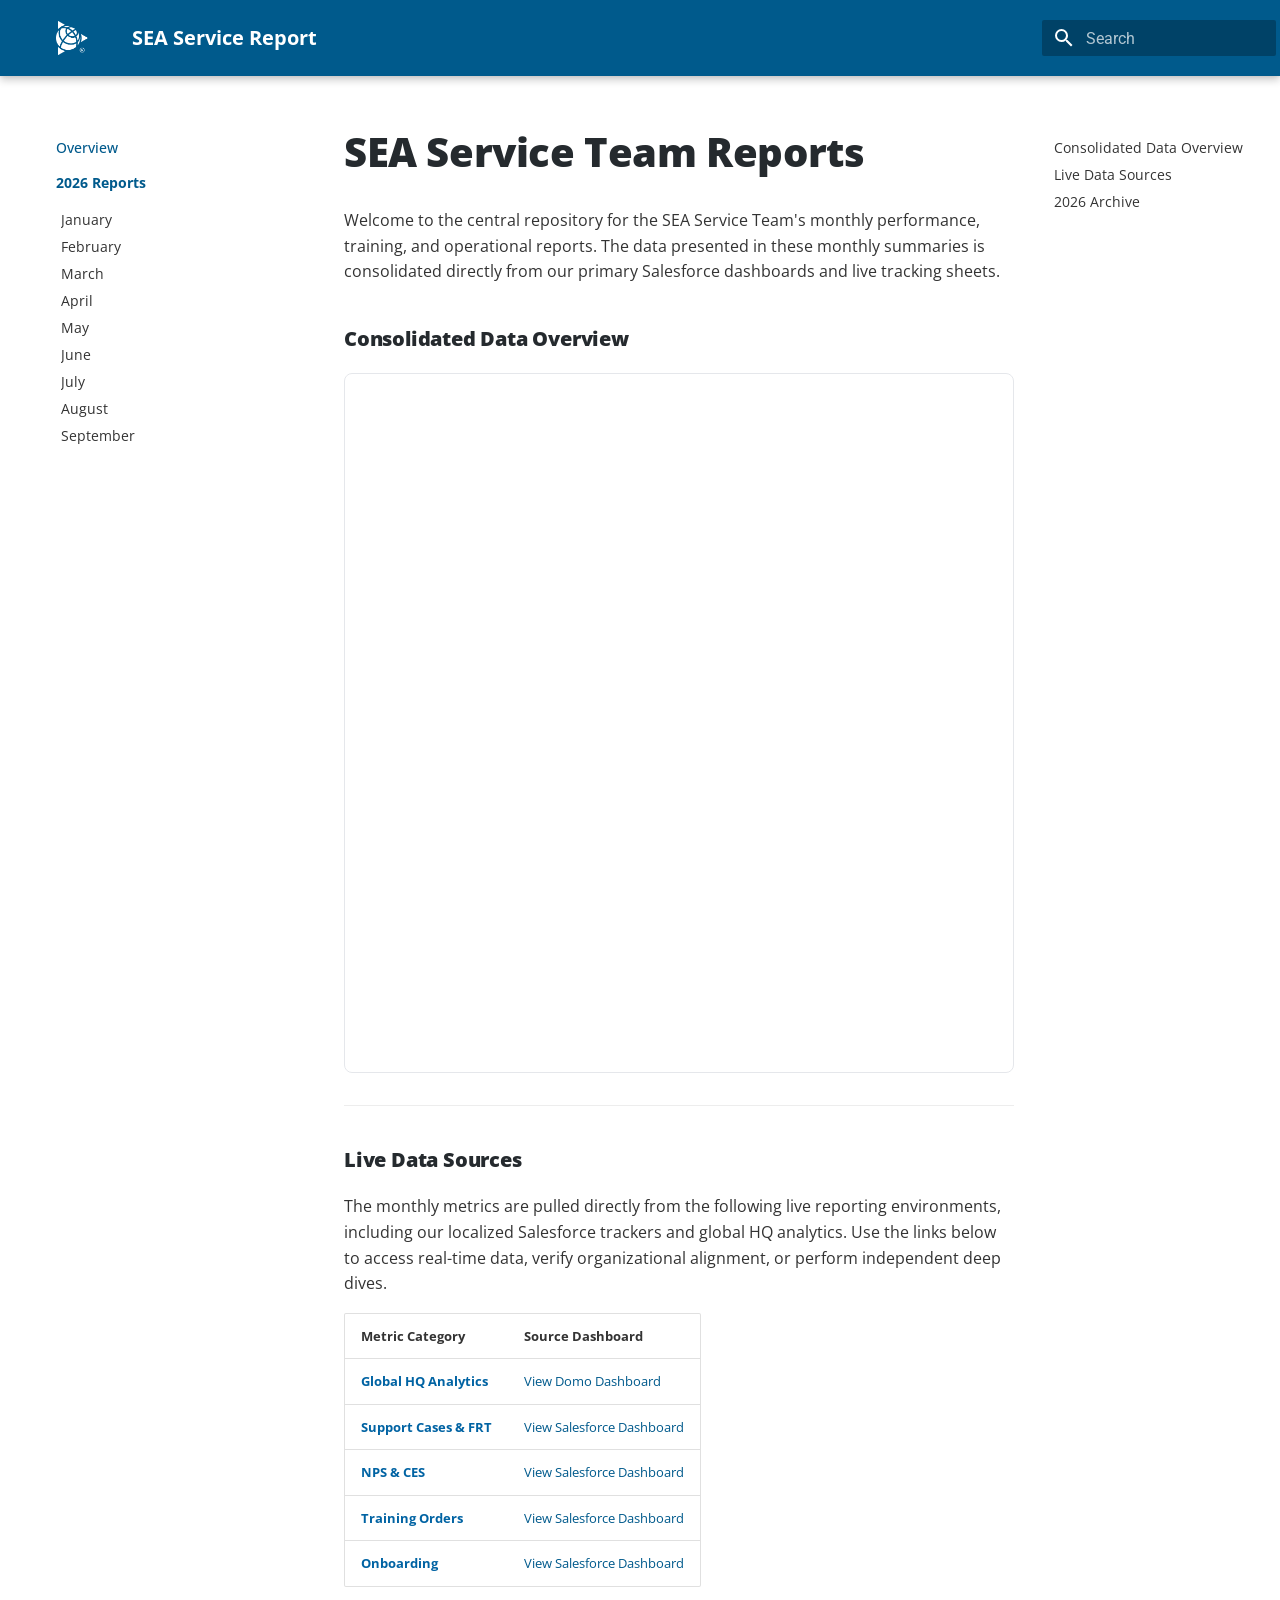
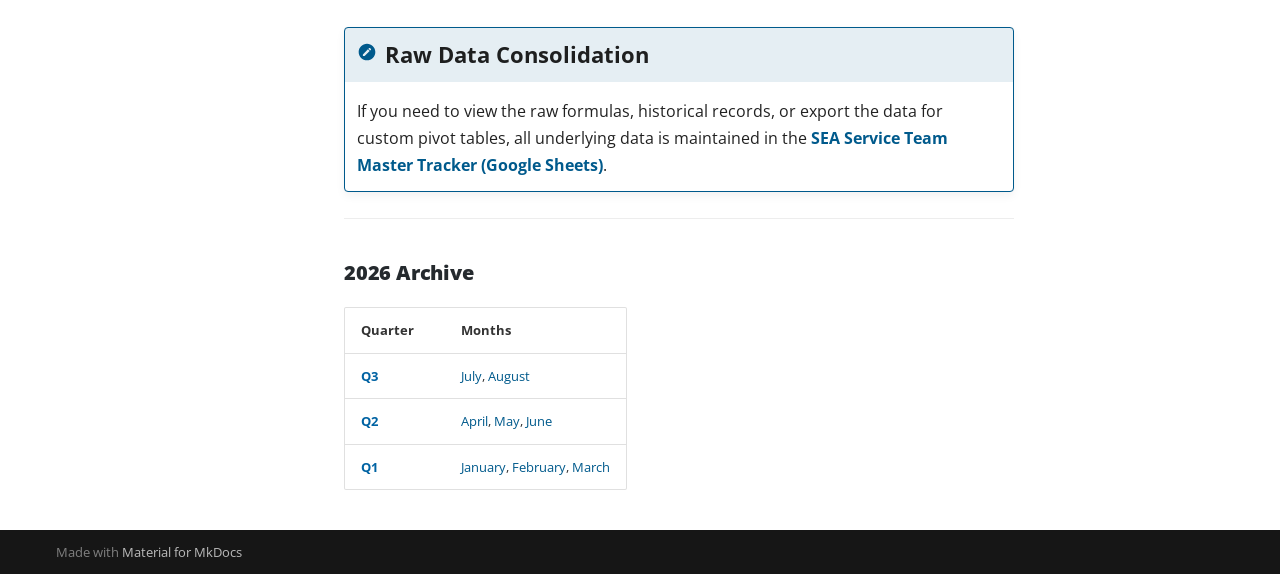
==== commit b2d15149: "Deployed 2a5a699 with MkDocs version: 1.6.1" ====
--- a/index.html
+++ b/index.html
@@ -576,6 +576,34 @@
 
               
             
+              
+                
+  
+  
+  
+  
+    <li class="md-nav__item">
+      <a href="09-September/" class="md-nav__link">
+        
+  
+  
+  <span class="md-ellipsis">
+    
+  
+    September
+  
+
+    
+  </span>
+  
+  
+
+      </a>
+    </li>
+  
+
+              
+            
           </ul>
         </nav>
       
